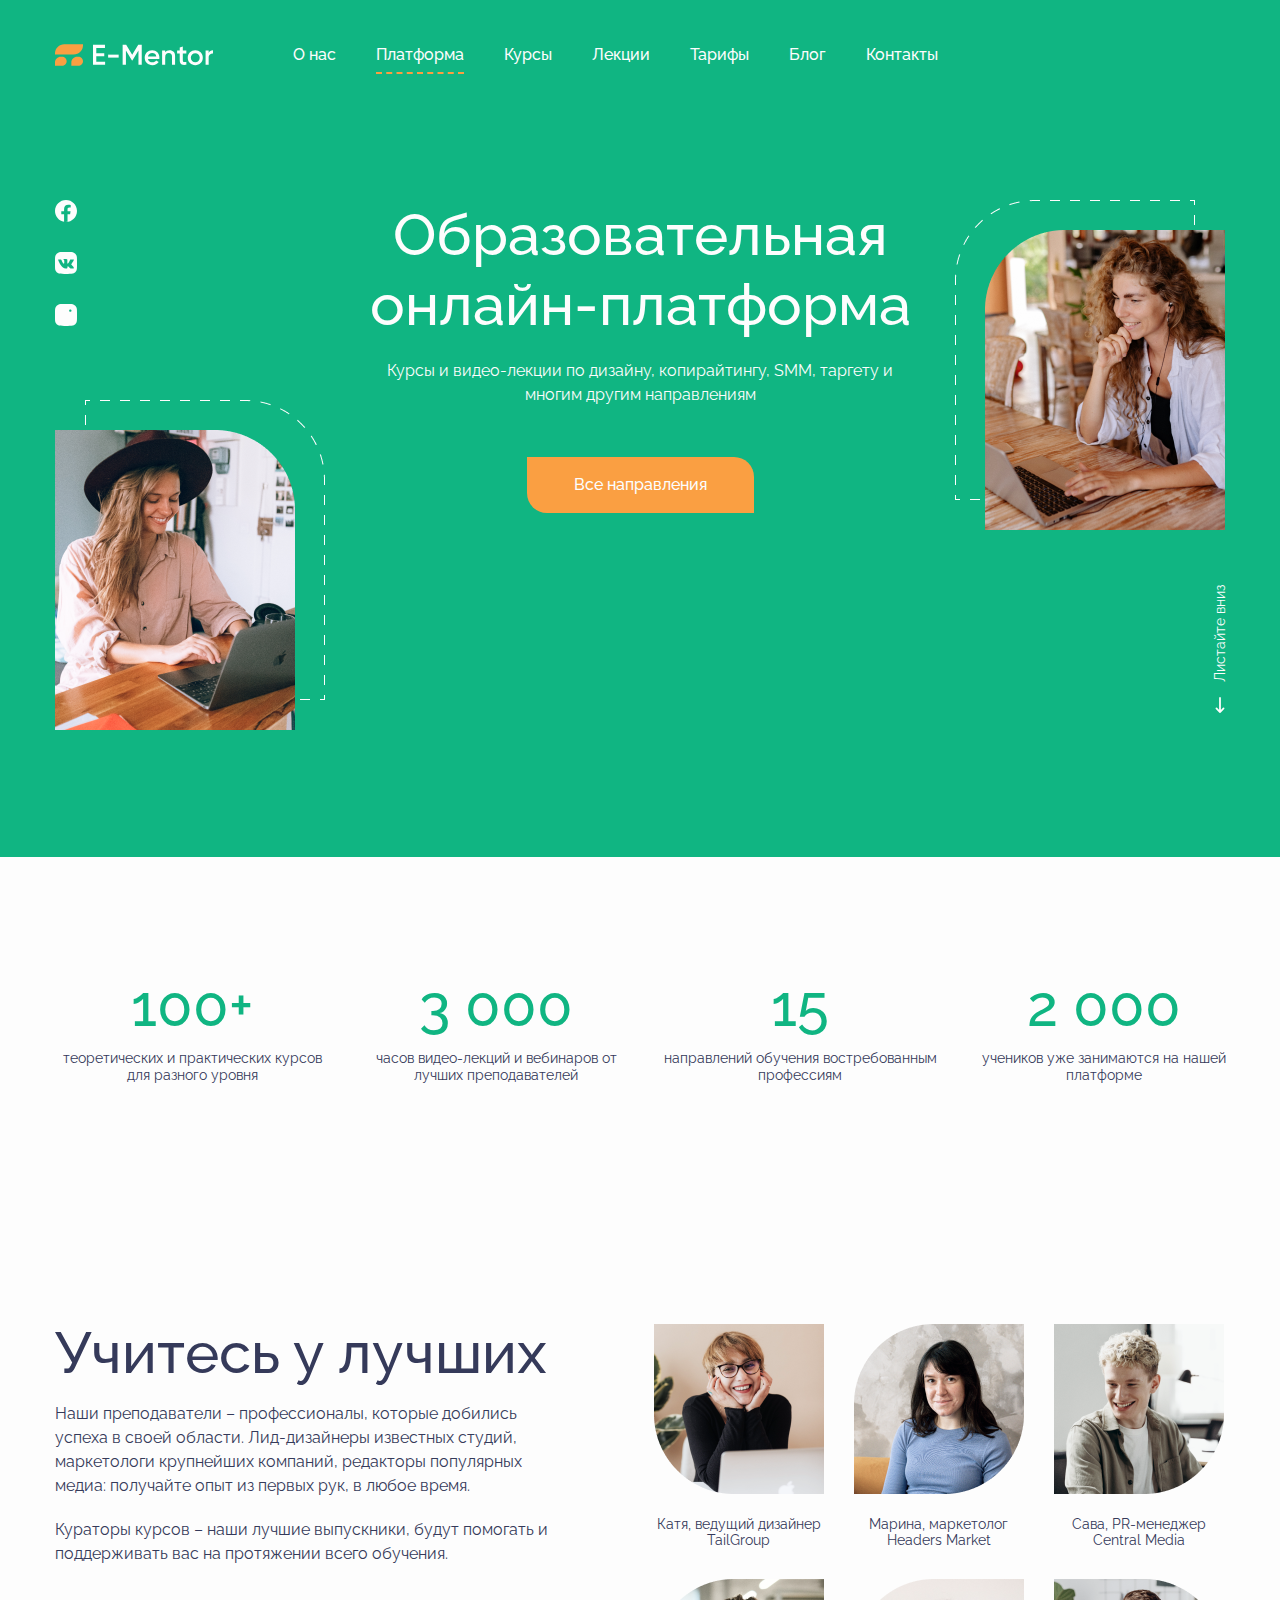
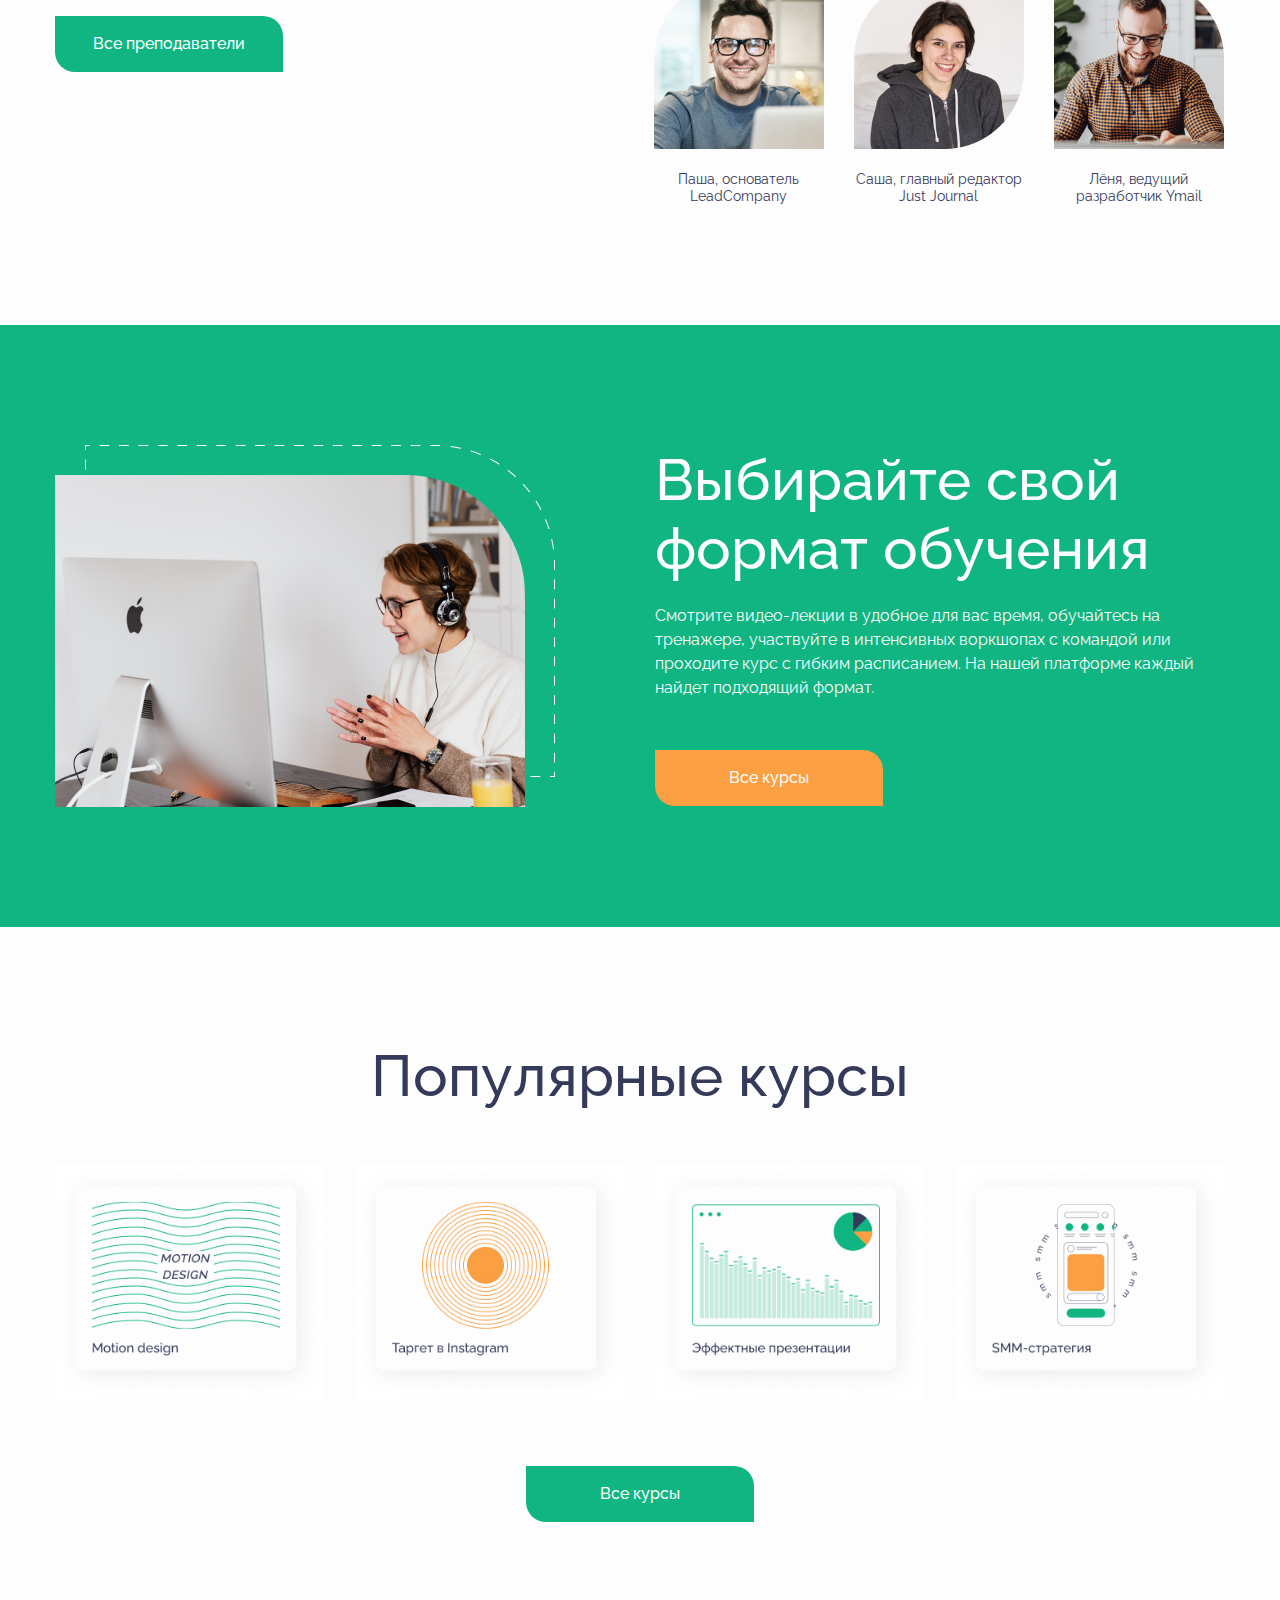
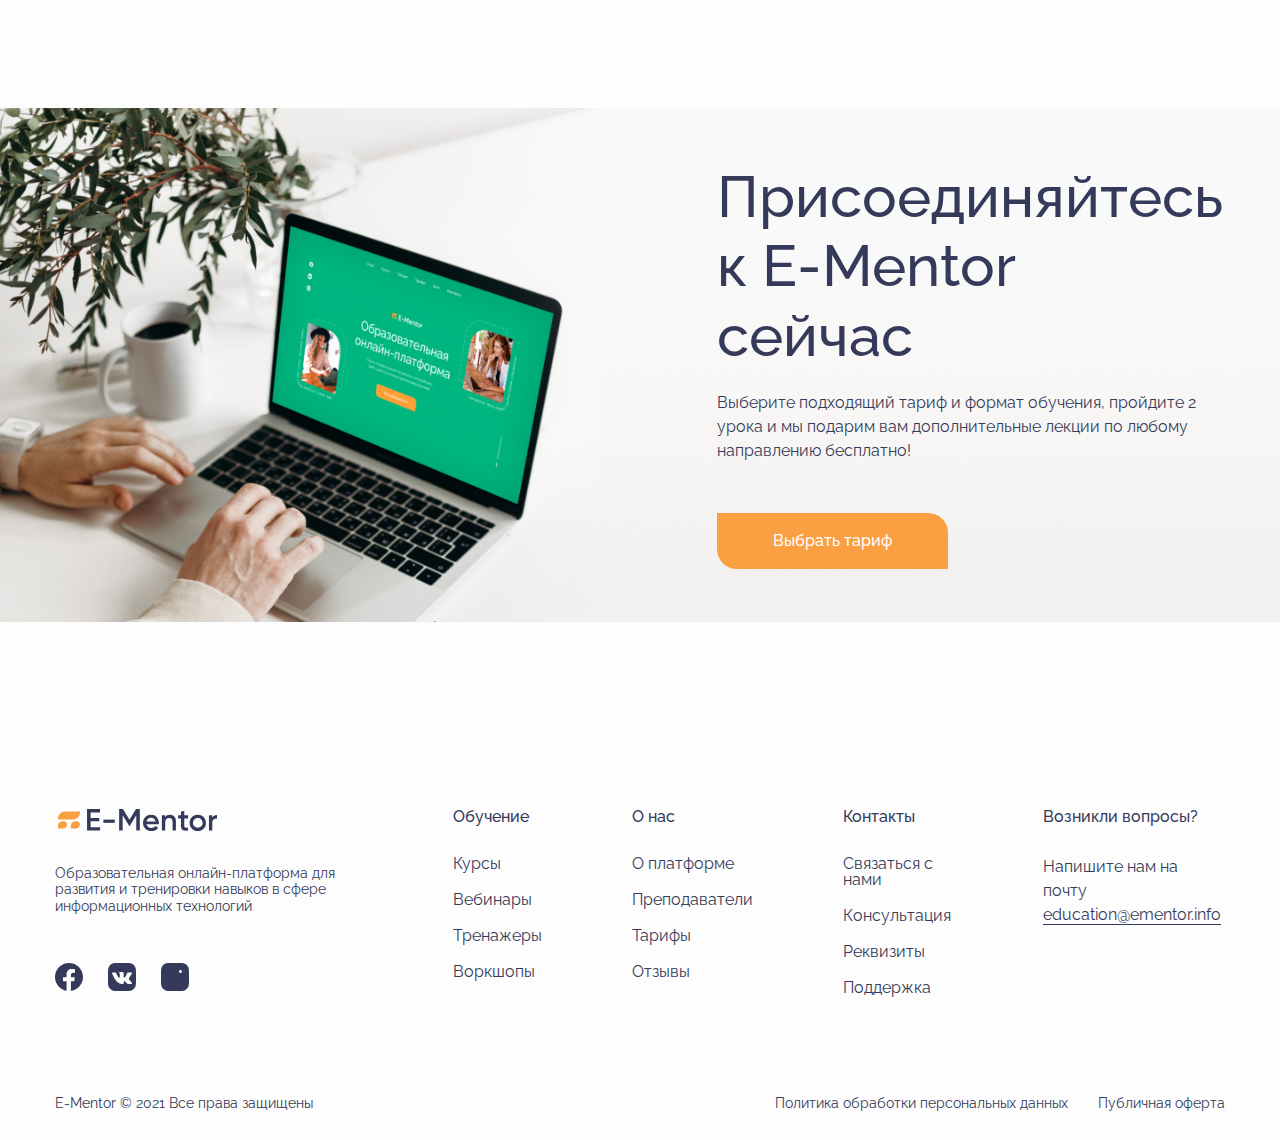
==== index.html @ 082d42de "зробив частковий адаптив секції join" ====
<!DOCTYPE html>
<html lang="ru">

<head>
    <meta charset="UTF-8">
    <meta http-equiv="X-UA-Compatible" content="IE=edge">
    <meta name="viewport" content="width=device-width, initial-scale=1.0">
    <link rel="stylesheet" href="https://fonts.googleapis.com/css2?family=Raleway:wght@400;500&display=swap">
    <link rel="stylesheet"
        href="https://cdnjs.cloudflare.com/ajax/libs/modern-normalize/1.1.0/modern-normalize.min.css" />
    <link rel="stylesheet" href="./css/main.min.css">
    <title>E-mentor</title>
</head>

<body>
    <header class="header">
        <div class="header__container container">
            <div class="header__body">
                <a href="./index.html" class="hero__logo-link">
                    <svg class="hero__logo-icon">
                        <use href="./icon/sprite.svg#icon-logo"></use>
                    </svg>
                    <svg class="hero__logo-text">
                        <use href="./icon/sprite.svg#icon-e-mentor"></use>
                    </svg>
                </a>
                <nav class="header__nav">
                    <ul class="header__list">
                        <li class="header__item"><a href="#" class="header__link">О нас</a></li>
                        <li class="header__item"><a href="#" class="header__link active">Платформа</a></li>
                        <li class="header__item"><a href="./courses.html" class="header__link">Курсы</a></li>
                        <li class="header__item"><a href="#" class="header__link">Лекции</a></li>
                        <li class="header__item"><a href="#" class="header__link">Тарифы</a></li>
                        <li class="header__item"><a href="#" class="header__link">Блог</a></li>
                        <li class="header__item"><a href="#" class="header__link">Контакты</a></li>
                    </ul>
                </nav>
                <svg class="header__burger-icon">
                    <use href='./icon/sprite.svg#icon-burger'></use>
                </svg>
            </div>
        </div>
    </header>

    <main>
        <section class="hero">
            <div class="hero__container container">
                <div class="hero__body">
                    <div class="hero__box-left">
                        <ul class="hero__social">
                            <li class="hero__items"><a href="https://uk-ua.facebook.com/" target="_blank"
                                    class="hero__link">
                                    <svg class="hero__icon">
                                        <use href="./icon/sprite.svg#icon-fb"></use>
                                    </svg>
                                </a>
                            </li>
                            <li class="hero__items"><a href="https://vk.com/" target="_blank" class="hero__link">
                                    <svg class="hero__icon">
                                        <use href="./icon/sprite.svg#icon-vk"></use>
                                    </svg>
                                </a>
                            </li>
                            <li class="hero__items"><a href="https://www.instagram.com/" target="_blank"
                                    class="hero__link">
                                    <svg class="hero__icon">
                                        <use href="./icon/sprite.svg#icon-inst"></use>
                                    </svg>
                                </a>
                            </li>
                        </ul>
                        <div class="hero__box-img-bottom">
                            <img src="./img/hero/girlwithhat.png" alt="girl with hat" class="hero__img-bottom"
                                width="240" height="300">
                            <img src="./img/hero/dashlinedown.png" alt="dashlinedown" class="hero__img-dashlinedown">
                        </div>
                    </div>
                    <div class="hero__content">
                        <h1 class="hero__title">Образовательная
                            онлайн-платформа</h1>
                        <p class="hero__subtitle">Курсы и видео-лекции по дизайну, копирайтингу,
                            SMM, таргету и многим другим направлениям</p>
                        <button class="hero__button button-orange" type="submit">Все направления</button>
                    </div>
                    <div class="hero__box-right">
                        <img src="./img/hero/girlwithnote.png" alt="girl with note" class="hero__img-top" width="240"
                            height="300">
                        <img src="./img/hero/dashline.png" alt="dashline" class="hero__img-dashline-top">
                        <button class="hero__navigation">
                            <svg class="hero__arrow">
                                <use href="./icon/sprite.svg#icon-down-arrow"></use>
                            </svg>
                            Листайте вниз
                        </button>
                    </div>
                </div>
            </div>
        </section>
        <section class="ourstatistic">
            <div class="ourstatistic__container container">
                <ul class="ourstatistic__list">
                    <li class="ourstatistic__item">
                        <h2 class="ourstatistic__title">100+</h2>
                        <p class="ourstatistic__subtitle"> теоретических и практических
                            курсов для разного уровня</p>
                    </li>
                    <li class="ourstatistic__item">
                        <h2 class="ourstatistic__title">3 000</h2>
                        <p class="ourstatistic__subtitle">часов видео-лекций и вебинаров
                            от лучших преподавателей</p>
                    </li>
                    <li class="ourstatistic__item">
                        <h2 class="ourstatistic__title">15</h2>
                        <p class="ourstatistic__subtitle">направлений обучения востребованным профессиям</p>
                    </li>
                    <li class="ourstatistic__item">
                        <h2 class="ourstatistic__title">2 000</h2>
                        <p class="ourstatistic__subtitle">учеников уже занимаются
                            на нашей платформе</p>
                    </li>
                </ul>
            </div>
        </section>
        <section class="study">
            <div class="study__container container">
                <div class="study__body">
                    <div class="study__content">
                        <h2 class="study__title">Учитесь у лучших</h2>
                        <p class="study__text-more">Наши преподаватели – профессионалы, которые добились успеха в своей
                            области. Лид-дизайнеры известных студий, маркетологи крупнейших компаний, редакторы
                            популярных медиа: получайте опыт из первых рук, в любое время.
                        </p>
                        <p class="study__text-little">Кураторы курсов – наши лучшие выпускники, будут помогать и
                            поддерживать вас на протяжении всего обучения.
                        </p>
                        <button class="study__button button-green" type="submit">Все преподаватели</button>
                    </div>
                    <ul class="study__foto-list">
                        <li class="study__item">
                            <img src="./img/study/Katya.png" alt="Katya" width="170" height="170" class="study__img">
                            <p class="study__subtitle">Катя, ведущий дизайнер TailGroup</p>
                        </li>
                        <li class="study__item">
                            <img src="./img/study/Marina.png" alt="Marina" width="170" height="170" class="study__img">
                            <p class="study__subtitle">Марина, маркетолог Headers Market</p>
                        </li>
                        <li class="study__item">
                            <img src="./img/study/Sava.png" alt="Sava" width="170" height="170" class="study__img">
                            <p class="study__subtitle">Сава, PR-менеджер Central Media</p>
                        </li>
                        <li class="study__item">
                            <img src="./img/study/Pasha.png" alt="Pasha" width="170" height="170" class="study__img">
                            <p class="study__subtitle">Паша, основатель LeadCompany</p>
                        </li>
                        <li class="study__item">
                            <img src="./img/study/Sasha.png" alt="Sasha" width="170" height="170" class="study__img">
                            <p class="study__subtitle">Саша, главный редактор Just Journal</p>
                        </li>
                        <li class="study__item">
                            <img src="./img/study/Leonid.png" alt="Leonid" width="170" height="170" class="study__img">
                            <p class="study__subtitle">Лёня, ведущий разработчик Ymail</p>
                        </li>
                    </ul>
                </div>
            </div>
        </section>
        <section class="choise">
            <div class="choise__container container">
                <div class="choise__body">
                    <img src="./img/choise/girl.png" alt="girl" class="choise__img">
                    <img src="./img/choise/dashline.png" alt="dashline" class="choise__img-dashline">
                    <div class="choise__content">
                        <h2 class="choise__title">Выбирайте свой формат обучения</h2>
                        <p class="choise__text">Смотрите видео-лекции в удобное для вас время, обучайтесь на тренажере,
                            участвуйте в интенсивных воркшопах
                            с командой или проходите курс с гибким расписанием.
                            На нашей платформе каждый найдет подходящий формат.
                        </p>
                        <button class="choise__button button-orange" type="submit">Все курсы</button>
                    </div>
                </div>
            </div>
        </section>
        <section class="popular">
            <div class="popular__container container">
                <h2 class="popular__title">Популярные курсы</h2>
                <ul class="popular__list">
                    <li class="popular__item"><img src="./img/popular/motion.jpg" alt="Motion design"
                            class="popular__img"></li>
                    <li class="popular__item"><img src="./img/popular/target.jpg" alt="Target instagram"
                            class="popular__img"></li>
                    <li class="popular__item"><img src="./img/popular/efect.jpg" alt="Effectiv" class="popular__img">
                    </li>
                    <li class="popular__item"><img src="./img/popular/smm.jpg" alt="SMM" class="popular__img"></li>
                </ul>
                <div class="popular__box-button">
                    <button class="popular__button button-green" type="submit">Все курсы</button>
                </div>
            </div>
        </section>
        <section class="join">
            <div class="join__container container">
                <div class="join__content">
                    <h2 class="join__title">Присоединяйтесь
                        к E-Mentor сейчас</h2>
                    <p class="join__subtitle">Выберите подходящий тариф и формат обучения, пройдите 2 урока и мы
                        подарим вам дополнительные лекции по любому направлению бесплатно!</p>
                    <button type="submit" class="join__button button-orange">Выбрать тариф</button>
                </div>
            </div>
        </section>
    </main>

    <footer class="footer">
        <div class="footer__container">
            <div class="footer__body">
                <div class="footer__content">
                    <div class="footer__logo">
                        <a href="./index.html" class="footer__logo-link">
                            <svg class="footer__icon-logo">
                                <use href="./icon/sprite.svg#icon-logo"></use>
                            </svg>
                            <svg class="footer__icon-text">
                                <use href="./icon/sprite.svg#icon-e-mentor"></use>
                            </svg>
                        </a>
                    </div>
                    <p class="footer__text">Образовательная онлайн-платформа для развития и тренировки навыков
                        в сфере информационных технологий</p>
                    <ul class="footer__social">
                        <li class="footer__item">
                            <a href="https://uk-ua.facebook.com/" target="_blank" class="footer__item-link">
                                <svg class="footer__item-icon">
                                    <use href="./icon/sprite.svg#icon-fb"></use>
                                </svg>
                            </a>
                        </li>
                        <li class="footer__item">
                            <a href="https://vk.com/" target="_blank" class="footer__item-link">
                                <svg class="footer__item-icon">
                                    <use href="./icon/sprite.svg#icon-vk"></use>
                                </svg>
                            </a>
                        </li>
                        <li class="footer__item">
                            <a href="https://www.instagram.com/" target="_blank" class="footer__item-link">
                                <svg class="footer__item-icon">
                                    <use href="./icon/sprite.svg#icon-inst"></use>
                                </svg>
                            </a>
                        </li>
                    </ul>
                </div>
                <ul class="footer__list">
                    <li class="footer__list-item">
                        <h2 class="footer__list-title">Обучение</h2>
                        <a href="./courses.html" class="footer__list-link">
                            <p class="footer__list-subtitle">Курсы</p>
                        </a>
                        <a href="#" class="footer__list-link">
                            <p class="footer__list-subtitle">Вебинары</p>
                        </a>
                        <a href="#" class="footer__list-link">
                            <p class="footer__list-subtitle">Тренажеры</p>
                        </a>
                        <a href="#" class="footer__list-link">
                            <p class="footer__list-subtitle">Воркшопы</p>
                        </a>
                    </li>
                    <li class="footer__list-item">
                        <h2 class="footer__list-title">О нас</h2>
                        <a href="#" class="footer__list-link">
                            <p class="footer__list-subtitle">О платформе</p>
                        </a>
                        <a href="#" class="footer__list-link">
                            <p class="footer__list-subtitle">Преподаватели</p>
                        </a>
                        <a href="#" class="footer__list-link">
                            <p class="footer__list-subtitle">Тарифы</p>
                        </a>
                        <a href="#" class="footer__list-link">
                            <p class="footer__list-subtitle">Отзывы</p>
                        </a>
                    </li>
                    <li class="footer__list-item">
                        <h2 class="footer__list-title last">Контакты</h2>
                        <a href="#" class="footer__list-link">
                            <p class="footer__list-subtitle">Связаться с нами</p>
                        </a>
                        <a href="#" class="footer__list-link">
                            <p class="footer__list-subtitle">Консультация</p>
                        </a>
                        <a href="#" class="footer__list-link">
                            <p class="footer__list-subtitle">Реквизиты</p>
                        </a>
                        <a href="#" class="footer__list-link">
                            <p class="footer__list-subtitle">Поддержка</p>
                        </a>
                    </li>
                </ul>
                <div class="footer__questions">
                    <h2 class="footer__questions-title">Возникли вопросы?</h2>
                    <p class="footer__questions-subtitle">Напишите нам на почту
                        <a href="mailto:education@ementor.info"
                            class="footer__questions-link">education@ementor.info</a>
                    </p>
                </div>
            </div>
            <div class="footer__bottom">
                <p class="footer__bottom-copy">E-Mentor &copy; 2021 Все права защищены</p>
                <a href="#" class="footer__bottom-link">
                    <p class="footer__bottom-policy">Политика обработки персональных данных</p>
                </a>
                <a href="#" class="footer__bottom-link">
                    <p class="footer__bottom-public">Публичная оферта</p>
                </a>
            </div>
        </div>
    </footer>

    <script src="./scroll.js"></script>
</body>

</html>
---- css/main.min.css ----
h1,h2,h3,h4,h5,h6,p{margin:0;padding:0}ul{list-style:none;padding:0;margin:0}a{text-decoration:none;padding:0;margin:0}button:active,button:focus{outline:none}.header__link:active,.header__link:focus{outline:none}.header-courses__link:active,.header-courses__link:focus{outline:none}body{font-family:"Raleway";font-size:16px;font-weight:400;background-color:#fdfdfd;color:#353a5a;line-height:1.5}.container{max-width:1200px;margin:0 auto;padding-left:15px;padding-right:15px;padding-top:120px;padding-bottom:120px}.button-orange{font-family:"Raleway";font-size:16px;font-weight:500;line-height:1;color:#fdfdfd;background-color:#fa9f42;border-radius:0px 20px;border:#fa9f42;cursor:pointer}.button-orange:hover,.button-orange:focus{background:rgba(0,0,0,0);color:#fdfdfd;box-shadow:inset 0 0 0 3px #fa9f42;transition:box-shadow 250ms cubic-bezier(0.4, 0, 0.2, 1)}.button-green{font-family:"Raleway";font-size:16px;font-weight:500;line-height:1;color:#fdfdfd;background-color:#10b582;border-radius:0px 20px;border:#10b582;cursor:pointer}.button-green:hover,.button-green:focus{background:rgba(0,0,0,0);color:#353a5a;box-shadow:inset 0 0 0 3px #10b582;transition:box-shadow 250ms cubic-bezier(0.4, 0, 0.2, 1)}.active{padding-bottom:8px;border-bottom:2px dashed #fa9f42}.header{background-color:#10b582}.header__body{display:flex;align-items:center;column-gap:80px;padding:40px 0px 40px 0px}.header__container{padding-top:0px;padding-bottom:0px}.header__list{display:flex;justify-content:center;column-gap:40px}.header__link{color:#fdfdfd;font-weight:500;line-height:1}.header__link:hover,.header__link:focus{padding-bottom:8px;border-bottom:2px dashed #fa9f42}.header__burger-icon{display:none;width:40px;height:40px;fill:#fdfdfd}@media screen and (max-width: 991.98px){.header__body{column-gap:30px;padding:20px 0px 20px 0px}.header__list{column-gap:20px}}@media screen and (max-width: 767.98px){.header__body{justify-content:space-around}.header__nav{display:none}.header__burger-icon{display:block}}.header-courses__container{width:1200px;margin:0 auto;padding:0px 15px}.header-courses__body{display:flex;align-items:center;padding-top:40px;padding-bottom:58px}.header-courses__logo-link{display:flex;align-items:center}.header-courses__logo-icon{width:28px;height:30px}.header-courses__logo-text{padding-left:10px;width:130px;height:22px;fill:#353a5a}.header-courses__nav{margin-left:auto}.header-courses__list{display:flex;justify-content:center;column-gap:40px}.header-courses__link{color:#353a5a;font-weight:500;line-height:1}.header-courses__link:hover,.header-courses__link:focus{padding-bottom:8px;border-bottom:2px dashed #fa9f42}.hero{background-color:#10b582}.hero__container{padding-top:90px}.hero__body{display:flex}.hero__social{margin-bottom:104px}.hero__items{margin-bottom:30px}.hero__items:last-child{margin-bottom:0px}.hero__link{position:relative}.hero__icon{display:block;width:22px;height:22px;fill:#fdfdfd}.hero__box-img-bottom{position:relative}.hero__img-bottom{position:relative;z-index:1000}.hero__img-dashlinedown{position:absolute;z-index:10;top:-30px;right:-30px;width:240px;height:300px}.hero__content{width:542px;margin:0 auto;text-align:center}.hero__box-logo{display:flex;justify-content:center;align-items:center;margin-top:92px;margin-bottom:40px}.hero__logo-link{display:flex;align-items:center}.hero__logo-icon{width:28px;height:30px}.hero__logo-text{padding-left:10px;width:130px;height:22px;fill:#fdfdfd}.hero__title{font-size:58px;font-weight:500;line-height:1.2;color:#fdfdfd;margin-bottom:20px}.hero__subtitle{color:#fdfdfd;margin-bottom:50px}.hero__button{padding:20px 47px}.hero__box-right{position:relative;padding-top:30px}.hero__img-top{margin-bottom:101px;position:relative;z-index:100}.hero__img-dashline-top{position:absolute;z-index:10;width:240px;height:300px;top:0px;right:30px}.hero__navigation{position:relative;right:-165px;bottom:0;display:flex;align-items:center;gap:15px;background-color:inherit;border:inherit;font-size:14px;line-height:1;color:#fdfdfd;transform:rotate(-90deg);cursor:pointer}.hero__arrow{width:16px;height:20px;transform:rotate(90deg)}@media screen and (max-width: 1199.98px){.hero__content{padding:0px 15px}.hero__title{font-size:48px}}@media screen and (max-width: 991.98px){.hero__container{padding-top:30px}.hero__box-img-bottom{display:none}.hero__box-right{display:none}.hero__title{font-size:38px}}@media screen and (max-width: 767.98px){.hero__container{padding-bottom:60px}.hero__title{font-size:28px}.hero__subtitle{margin-bottom:20px}}@media screen and (max-width: 479.98px){.hero__container{padding-bottom:30px}.hero__social{display:none}}.ourstatistic__list{display:flex;gap:30px}.ourstatistic__item{text-align:center}.ourstatistic__title{margin-bottom:15px;font-size:58px;font-weight:500;line-height:1;color:#10b582}.ourstatistic__subtitle{width:274px;font-size:14px;line-height:1.2}@media screen and (max-width: 1199.98px){.ourstatistic__list{justify-content:center;flex-wrap:wrap}.ourstatistic__title{font-size:48px}}@media screen and (max-width: 991.98px){.ourstatistic__container{padding-top:60px;padding-bottom:60px}.ourstatistic__title{font-size:38px}}@media screen and (max-width: 767.98px){.ourstatistic__container{padding-top:30px;padding-bottom:30px}.ourstatistic__list{gap:15px}.ourstatistic__title{font-size:28px}}.study__body{display:flex}.study__content{width:48%;margin-right:100px}.study__title{margin-bottom:20px;font-size:58px;font-weight:500;line-height:1}.study__text-more{margin-bottom:20px}.study__text-little{margin-bottom:50px}.study__button{padding:20px 38px}.study__foto-list{display:flex;gap:30px;flex-wrap:wrap;width:55%}.study__item{width:170px}.study__subtitle{font-size:14px;line-height:1.2;text-align:center;margin-top:15px}@media screen and (max-width: 1199.98px){.study__title{font-size:48px}}@media screen and (max-width: 991.98px){.study__container{padding-top:60px;padding-bottom:60px}.study__content{margin-right:50px}.study__title{font-size:38px}.study__text-little{margin-bottom:20px}.study__foto-list{gap:15px}}@media screen and (max-width: 767.98px){.study__container{padding-top:30px;padding-bottom:30px}.study__body{flex-direction:column}.study__content{display:flex;flex-direction:column;align-items:center;justify-content:center;width:100%;margin-bottom:20px}.study__title{font-size:28px}.study__foto-list{justify-content:center;width:100%}}.choise{background-color:#10b582}.choise__body{display:flex;position:relative}.choise__img{position:relative;z-index:100;margin-top:30px}.choise__img-dashline{position:absolute;z-index:10;width:470px;height:332px;top:0px;left:30px}.choise__content{margin-left:130px;color:#fdfdfd}.choise__title{font-size:58px;font-weight:500;line-height:1.2;margin-bottom:20px}.choise__text{margin-bottom:50px}.choise__button{padding:20px 74px}@media screen and (max-width: 1199.98px){.choise__title{font-size:48px}.choise__content{margin-left:60px}}@media screen and (max-width: 991.98px){.choise__container{padding-top:60px;padding-bottom:60px}.choise__body{flex-direction:column-reverse}.choise__content{display:flex;justify-content:center;align-items:center;flex-direction:column;margin-left:0px;margin-bottom:20px}.choise__title{font-size:38px}.choise__text{margin-bottom:20px}.choise__img-dashline{display:none}.choise__img{margin-top:0px;max-width:100%;max-height:100%;object-fit:contain}}@media screen and (max-width: 767.98px){.choise__container{padding-top:30px;padding-bottom:30px}.choise__title{font-size:28px}}.popular__title{margin-bottom:60px;font-size:58px;font-weight:500;line-height:1;text-align:center}.popular__list{display:flex;column-gap:30px;margin-bottom:60px}.popular__img{width:270px}.popular__box-button{text-align:center}.popular__button{padding:20px 74px}@media screen and (max-width: 1199.98px){.popular__list{flex-wrap:wrap;justify-content:center}.popular__title{font-size:48px;margin-bottom:30px}}@media screen and (max-width: 991.98px){.popular__container{padding-top:60px;padding-bottom:60px}.popular__title{font-size:38px}.popular__list{display:flex;gap:15px;margin-bottom:20px}}@media screen and (max-width: 767.98px){.popular__container{padding-top:30px;padding-bottom:30px}.popular__title{font-size:28px}.popular__img{max-width:100%;max-height:100%;object-fit:contain}}.join{background-image:url("../img/join/note.jpg");background-position:center;background-repeat:no-repeat;background-size:contain;max-width:100%;max-height:100%;margin:0 auto}.join__container{padding-top:0px;padding-bottom:0px}.join__content{padding:120px 0px;margin-left:auto;width:508px}.join__title{margin-bottom:20px;font-size:58px;font-weight:500;line-height:1.2}.join__subtitle{margin-bottom:50px}.join__button{padding:20px 56px}.join__button:hover,.join__button:focus{color:#353a5a}@media screen and (max-width: 1199.98px){.join__title{font-size:48px}}@media screen and (max-width: 991.98px){.join__container{padding-top:60px;padding-bottom:60px}.join__title{font-size:38px}}@media screen and (max-width: 767.98px){.join__container{padding-top:30px;padding-bottom:30px}.join__title{font-size:28px}}.footer__container{width:1200px;margin:0 auto;padding:120px 15px 30px 15px}.footer__body{display:flex;justify-content:center;margin-bottom:80px}.footer__content{margin-right:100px}.footer__logo{margin-bottom:27px}.footer__icon-logo{width:28px;height:22px}.footer__icon-text{width:130px;height:22px;fill:#353a5a}.footer__text{margin-bottom:47px;font-size:14px;line-height:1.2}.footer__social{display:flex;column-gap:25px}.footer__item-icon{width:28px;height:30px;fill:#353a5a}.footer__list{display:flex;margin-right:68px;column-gap:90px}.last{width:132px}.footer__list-title{margin-bottom:31px;font-size:16px;font-weight:500;line-height:1}.footer__list-subtitle{margin-bottom:20px;font-size:16px;font-weight:400;line-height:16px;color:#353a5a}.footer__questions-title{margin-bottom:30px;width:182px;font-size:16px;font-weight:500;line-height:1}.footer__questions-link{font-size:16px;font-weight:400;line-height:16px;color:#353a5a;border-bottom:1px solid #353a5a}.footer__bottom{display:flex;font-size:14px;line-height:1}.footer__bottom-copy{margin-right:auto}.footer__bottom-link{color:#353a5a}.footer__bottom-policy{margin-right:30px}.courses__container{width:1170px;padding:70px 15px 80px 15px;margin:0 auto}.courses__title{margin-bottom:40px;font-size:58px;font-weight:500;line-height:1.2}.courses__img{margin-bottom:40px}.courses__subtitle{margin-bottom:25px}.courses__text-first{padding-bottom:15px}.courses__text-second{padding-bottom:15px}.courses__text-third{padding-bottom:15px}.statistic__container{width:1170px;margin:0 auto;padding:0px 15px 120px 15px}.statistic__list{display:flex;gap:30px}.statistic__item{text-align:center}.statistic__title{margin-bottom:15px;font-size:58px;font-weight:500;line-height:1;color:#10b582}.statistic__subtitle{width:274px;font-size:14px;line-height:1.2}.knoweledge{background-color:#10b582}.knoweledge__body{display:flex;flex-direction:row-reverse;justify-content:center;align-items:center;position:relative}.knoweledge__img{position:relative;z-index:100}.knoweledge__img-dashline{position:absolute;z-index:10;width:540px;height:286px;top:-20px;right:35px}.knoweledge__content{margin-right:90px;color:#fdfdfd}.knoweledge__title{margin-bottom:20px;font-size:58px;font-weight:500;line-height:1.2}.knoweledge__text{margin-bottom:50px;width:478px}.knoweledge__button{padding:20px 68px}.oncourses__title{margin-bottom:85px;font-size:58px;font-weight:500;line-height:1;text-align:center}.oncourses__list{margin-bottom:80px;display:flex;column-gap:30px}.oncourses__item{padding:25px 15px;width:270px;box-shadow:5px 5px 30px rgba(101,101,101,.12);border-radius:10px}.oncourses__box-icon{display:flex}.oncourses__icon{width:18px;height:18px}.oncourses__list-title{margin-bottom:15px;margin-left:8px;font-weight:500;line-height:1}.oncourses__subtitle{font-size:14px;line-height:1.2}.oncourses__box-button{text-align:center}.oncourses__button{padding:20px 46px;font-weight:500;line-height:1}.discount{background-image:url("../img/discount/funnygirl.png");background-position:center;background-repeat:no-repeat;background-size:cover;width:1440px;margin:0 auto}.discount__container{width:1200px;margin:0 auto;padding:0px 15px}.discount__content{padding:120px 0px;margin-left:auto;width:508px}.discount__title{margin-bottom:20px;font-size:58px;font-weight:500;line-height:1.2}.discount__subtitle{margin-bottom:50px}.discount__button{padding:20px 68px}.discount__button:hover,.discount__button:focus{color:#353a5a}.faq__title{margin-bottom:90px;font-size:58px;font-weight:500;line-height:1.2;text-align:center}.faq__item{margin-bottom:30px;box-shadow:5px 5px 30px rgba(101,101,101,.12);border-radius:10px}.faq__item:last-child{margin-bottom:0px}details{display:block}summary{display:inline-block;cursor:pointer;position:relative}summary::before{content:"";position:absolute;display:block;background:url("../icon/open.svg");background-repeat:no-repeat;background-size:contain;background-position:center;width:33px;height:33px;top:28px;right:-450px;transition:transform .5s}details[open]>summary::before{background:url("../icon/close.svg");transform:scale(1, -1)}summary~*{padding:0 1em 0 1em}details[open] summary~*{animation:sweep .5s ease-in-out}@keyframes sweep{0%{opacity:0}100%{opacity:1}}.faq__subtitle{padding:30px 0px 30px 30px;width:690px;font-size:22px;font-weight:500;line-height:1.3}.faq__text{padding:0px 30px 30px 30px;line-height:1.3}/*# sourceMappingURL=main.min.css.map */
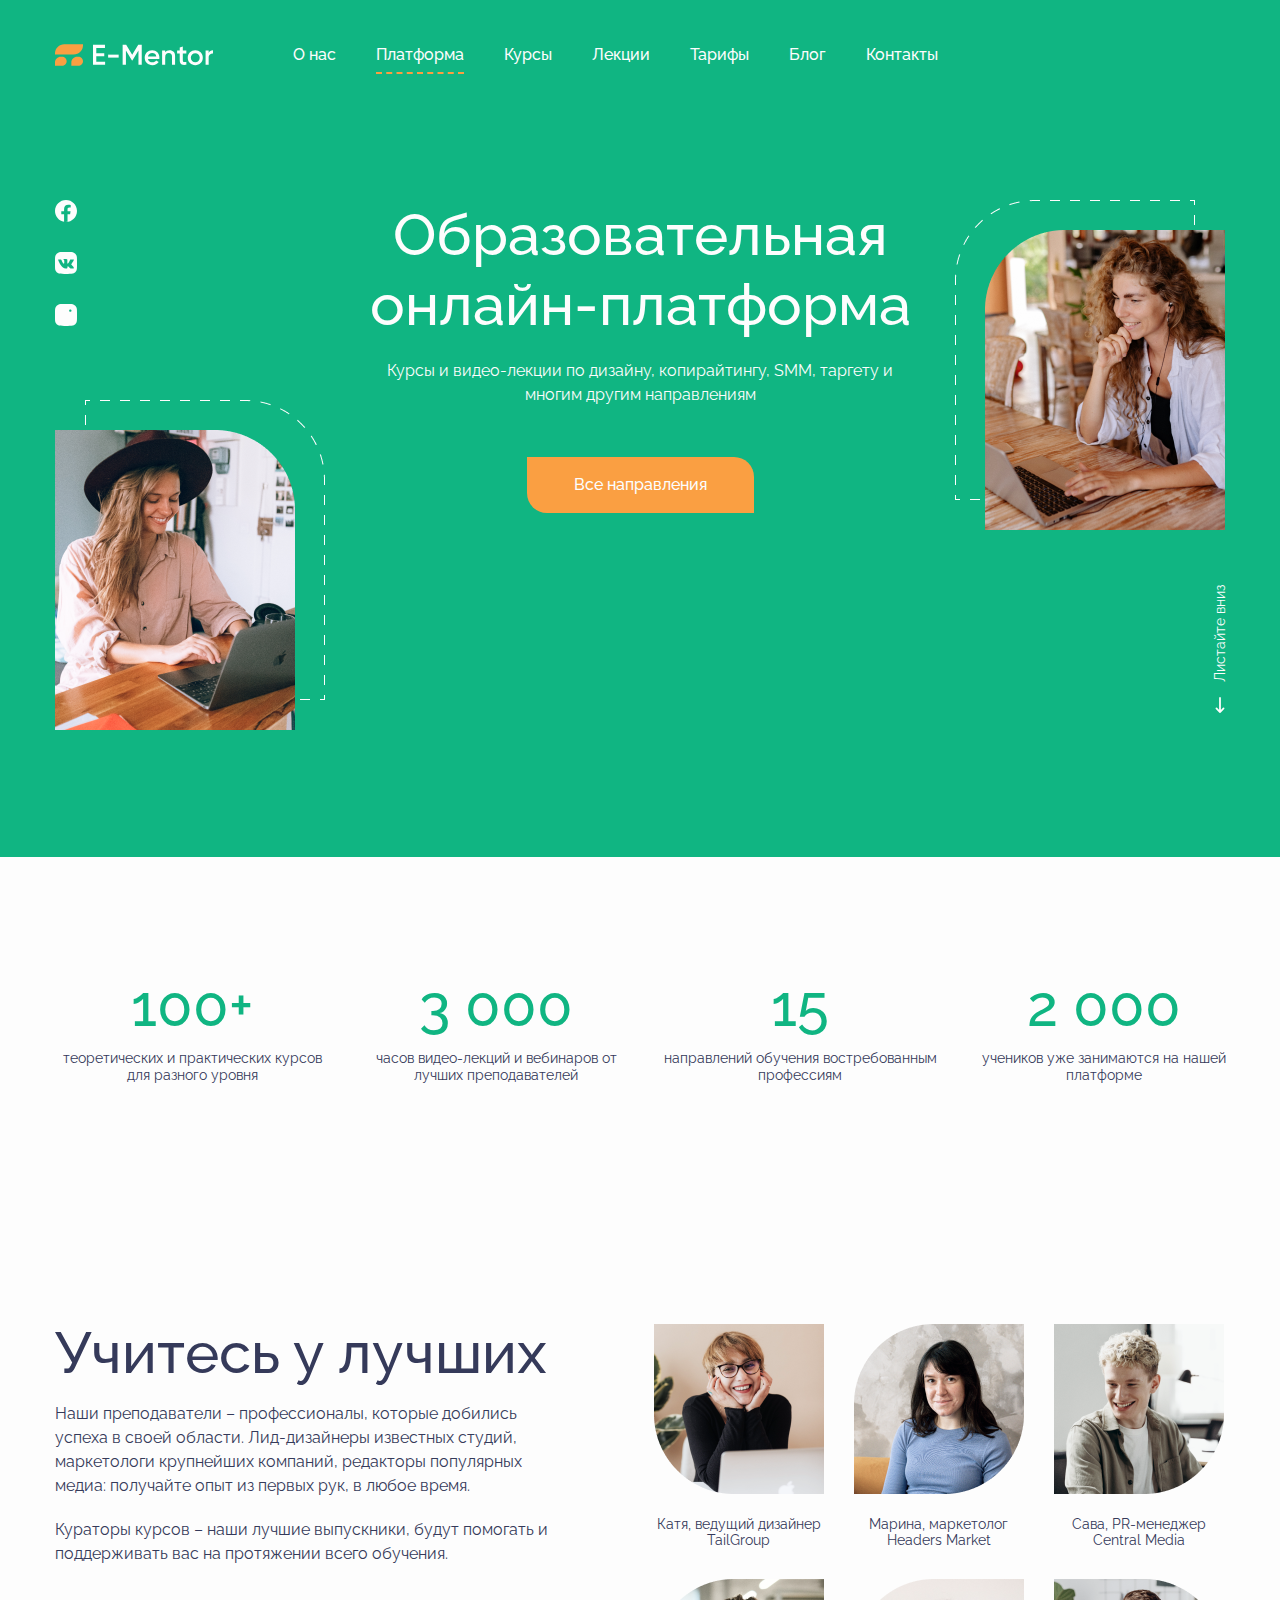
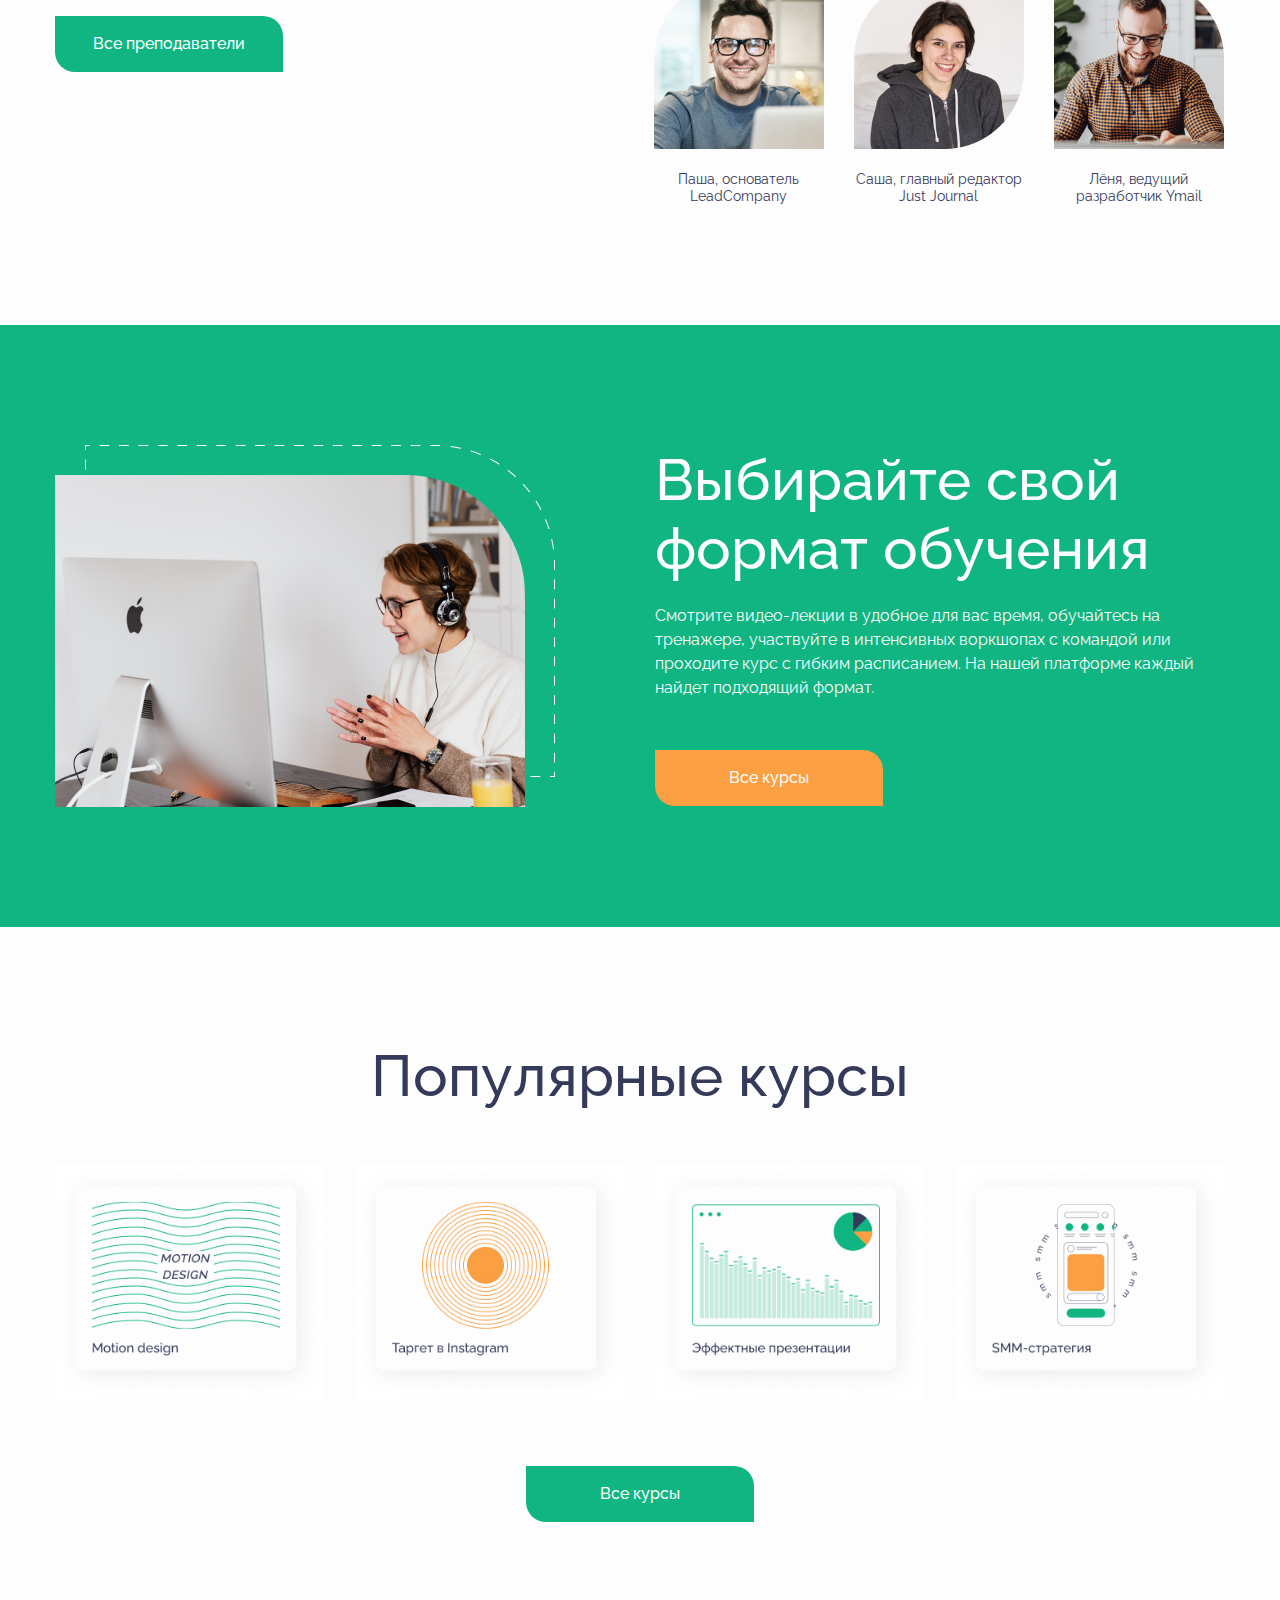
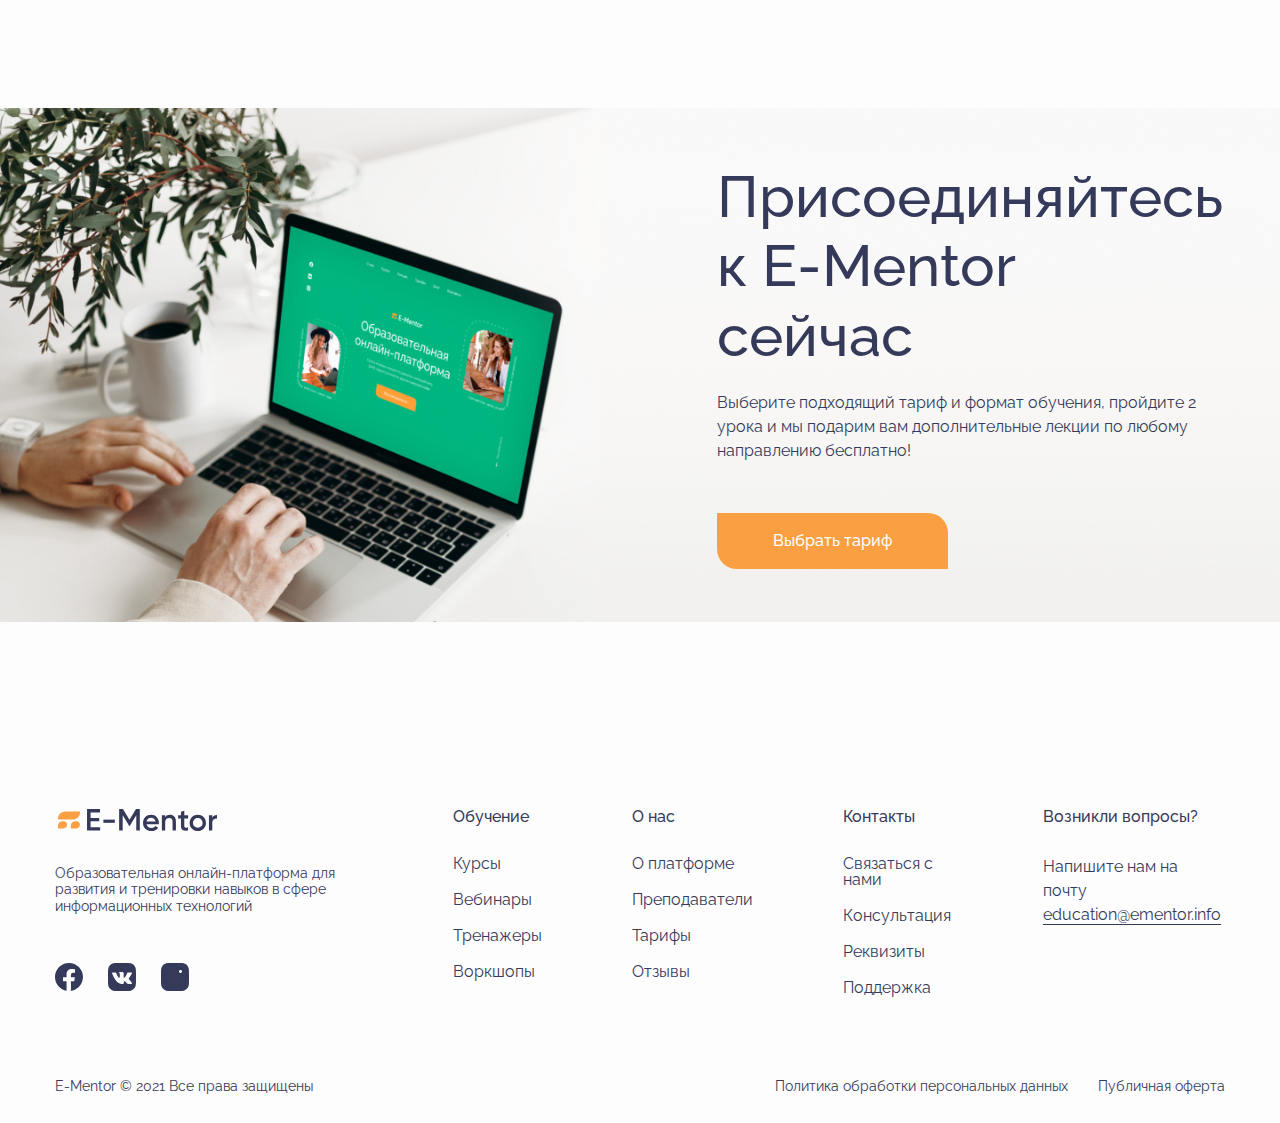
==== commit de846d1a: "зробив адаптив footer" ====
--- a/index.html
+++ b/index.html
@@ -212,7 +212,7 @@
     </main>
 
     <footer class="footer">
-        <div class="footer__container">
+        <div class="footer__container container">
             <div class="footer__body">
                 <div class="footer__content">
                     <div class="footer__logo">
--- a/css/main.min.css
+++ b/css/main.min.css
@@ -1 +1 @@
-h1,h2,h3,h4,h5,h6,p{margin:0;padding:0}ul{list-style:none;padding:0;margin:0}a{text-decoration:none;padding:0;margin:0}button:active,button:focus{outline:none}.header__link:active,.header__link:focus{outline:none}.header-courses__link:active,.header-courses__link:focus{outline:none}body{font-family:"Raleway";font-size:16px;font-weight:400;background-color:#fdfdfd;color:#353a5a;line-height:1.5}.container{max-width:1200px;margin:0 auto;padding-left:15px;padding-right:15px;padding-top:120px;padding-bottom:120px}.button-orange{font-family:"Raleway";font-size:16px;font-weight:500;line-height:1;color:#fdfdfd;background-color:#fa9f42;border-radius:0px 20px;border:#fa9f42;cursor:pointer}.button-orange:hover,.button-orange:focus{background:rgba(0,0,0,0);color:#fdfdfd;box-shadow:inset 0 0 0 3px #fa9f42;transition:box-shadow 250ms cubic-bezier(0.4, 0, 0.2, 1)}.button-green{font-family:"Raleway";font-size:16px;font-weight:500;line-height:1;color:#fdfdfd;background-color:#10b582;border-radius:0px 20px;border:#10b582;cursor:pointer}.button-green:hover,.button-green:focus{background:rgba(0,0,0,0);color:#353a5a;box-shadow:inset 0 0 0 3px #10b582;transition:box-shadow 250ms cubic-bezier(0.4, 0, 0.2, 1)}.active{padding-bottom:8px;border-bottom:2px dashed #fa9f42}.header{background-color:#10b582}.header__body{display:flex;align-items:center;column-gap:80px;padding:40px 0px 40px 0px}.header__container{padding-top:0px;padding-bottom:0px}.header__list{display:flex;justify-content:center;column-gap:40px}.header__link{color:#fdfdfd;font-weight:500;line-height:1}.header__link:hover,.header__link:focus{padding-bottom:8px;border-bottom:2px dashed #fa9f42}.header__burger-icon{display:none;width:40px;height:40px;fill:#fdfdfd}@media screen and (max-width: 991.98px){.header__body{column-gap:30px;padding:20px 0px 20px 0px}.header__list{column-gap:20px}}@media screen and (max-width: 767.98px){.header__body{justify-content:space-around}.header__nav{display:none}.header__burger-icon{display:block}}.header-courses__container{width:1200px;margin:0 auto;padding:0px 15px}.header-courses__body{display:flex;align-items:center;padding-top:40px;padding-bottom:58px}.header-courses__logo-link{display:flex;align-items:center}.header-courses__logo-icon{width:28px;height:30px}.header-courses__logo-text{padding-left:10px;width:130px;height:22px;fill:#353a5a}.header-courses__nav{margin-left:auto}.header-courses__list{display:flex;justify-content:center;column-gap:40px}.header-courses__link{color:#353a5a;font-weight:500;line-height:1}.header-courses__link:hover,.header-courses__link:focus{padding-bottom:8px;border-bottom:2px dashed #fa9f42}.hero{background-color:#10b582}.hero__container{padding-top:90px}.hero__body{display:flex}.hero__social{margin-bottom:104px}.hero__items{margin-bottom:30px}.hero__items:last-child{margin-bottom:0px}.hero__link{position:relative}.hero__icon{display:block;width:22px;height:22px;fill:#fdfdfd}.hero__box-img-bottom{position:relative}.hero__img-bottom{position:relative;z-index:1000}.hero__img-dashlinedown{position:absolute;z-index:10;top:-30px;right:-30px;width:240px;height:300px}.hero__content{width:542px;margin:0 auto;text-align:center}.hero__box-logo{display:flex;justify-content:center;align-items:center;margin-top:92px;margin-bottom:40px}.hero__logo-link{display:flex;align-items:center}.hero__logo-icon{width:28px;height:30px}.hero__logo-text{padding-left:10px;width:130px;height:22px;fill:#fdfdfd}.hero__title{font-size:58px;font-weight:500;line-height:1.2;color:#fdfdfd;margin-bottom:20px}.hero__subtitle{color:#fdfdfd;margin-bottom:50px}.hero__button{padding:20px 47px}.hero__box-right{position:relative;padding-top:30px}.hero__img-top{margin-bottom:101px;position:relative;z-index:100}.hero__img-dashline-top{position:absolute;z-index:10;width:240px;height:300px;top:0px;right:30px}.hero__navigation{position:relative;right:-165px;bottom:0;display:flex;align-items:center;gap:15px;background-color:inherit;border:inherit;font-size:14px;line-height:1;color:#fdfdfd;transform:rotate(-90deg);cursor:pointer}.hero__arrow{width:16px;height:20px;transform:rotate(90deg)}@media screen and (max-width: 1199.98px){.hero__content{padding:0px 15px}.hero__title{font-size:48px}}@media screen and (max-width: 991.98px){.hero__container{padding-top:30px}.hero__box-img-bottom{display:none}.hero__box-right{display:none}.hero__title{font-size:38px}}@media screen and (max-width: 767.98px){.hero__container{padding-bottom:60px}.hero__title{font-size:28px}.hero__subtitle{margin-bottom:20px}}@media screen and (max-width: 479.98px){.hero__container{padding-bottom:30px}.hero__social{display:none}}.ourstatistic__list{display:flex;gap:30px}.ourstatistic__item{text-align:center}.ourstatistic__title{margin-bottom:15px;font-size:58px;font-weight:500;line-height:1;color:#10b582}.ourstatistic__subtitle{width:274px;font-size:14px;line-height:1.2}@media screen and (max-width: 1199.98px){.ourstatistic__list{justify-content:center;flex-wrap:wrap}.ourstatistic__title{font-size:48px}}@media screen and (max-width: 991.98px){.ourstatistic__container{padding-top:60px;padding-bottom:60px}.ourstatistic__title{font-size:38px}}@media screen and (max-width: 767.98px){.ourstatistic__container{padding-top:30px;padding-bottom:30px}.ourstatistic__list{gap:15px}.ourstatistic__title{font-size:28px}}.study__body{display:flex}.study__content{width:48%;margin-right:100px}.study__title{margin-bottom:20px;font-size:58px;font-weight:500;line-height:1}.study__text-more{margin-bottom:20px}.study__text-little{margin-bottom:50px}.study__button{padding:20px 38px}.study__foto-list{display:flex;gap:30px;flex-wrap:wrap;width:55%}.study__item{width:170px}.study__subtitle{font-size:14px;line-height:1.2;text-align:center;margin-top:15px}@media screen and (max-width: 1199.98px){.study__title{font-size:48px}}@media screen and (max-width: 991.98px){.study__container{padding-top:60px;padding-bottom:60px}.study__content{margin-right:50px}.study__title{font-size:38px}.study__text-little{margin-bottom:20px}.study__foto-list{gap:15px}}@media screen and (max-width: 767.98px){.study__container{padding-top:30px;padding-bottom:30px}.study__body{flex-direction:column}.study__content{display:flex;flex-direction:column;align-items:center;justify-content:center;width:100%;margin-bottom:20px}.study__title{font-size:28px}.study__foto-list{justify-content:center;width:100%}}.choise{background-color:#10b582}.choise__body{display:flex;position:relative}.choise__img{position:relative;z-index:100;margin-top:30px}.choise__img-dashline{position:absolute;z-index:10;width:470px;height:332px;top:0px;left:30px}.choise__content{margin-left:130px;color:#fdfdfd}.choise__title{font-size:58px;font-weight:500;line-height:1.2;margin-bottom:20px}.choise__text{margin-bottom:50px}.choise__button{padding:20px 74px}@media screen and (max-width: 1199.98px){.choise__title{font-size:48px}.choise__content{margin-left:60px}}@media screen and (max-width: 991.98px){.choise__container{padding-top:60px;padding-bottom:60px}.choise__body{flex-direction:column-reverse}.choise__content{display:flex;justify-content:center;align-items:center;flex-direction:column;margin-left:0px;margin-bottom:20px}.choise__title{font-size:38px}.choise__text{margin-bottom:20px}.choise__img-dashline{display:none}.choise__img{margin-top:0px;max-width:100%;max-height:100%;object-fit:contain}}@media screen and (max-width: 767.98px){.choise__container{padding-top:30px;padding-bottom:30px}.choise__title{font-size:28px}}.popular__title{margin-bottom:60px;font-size:58px;font-weight:500;line-height:1;text-align:center}.popular__list{display:flex;column-gap:30px;margin-bottom:60px}.popular__img{width:270px}.popular__box-button{text-align:center}.popular__button{padding:20px 74px}@media screen and (max-width: 1199.98px){.popular__list{flex-wrap:wrap;justify-content:center}.popular__title{font-size:48px;margin-bottom:30px}}@media screen and (max-width: 991.98px){.popular__container{padding-top:60px;padding-bottom:60px}.popular__title{font-size:38px}.popular__list{display:flex;gap:15px;margin-bottom:20px}}@media screen and (max-width: 767.98px){.popular__container{padding-top:30px;padding-bottom:30px}.popular__title{font-size:28px}.popular__img{max-width:100%;max-height:100%;object-fit:contain}}.join{background-image:url("../img/join/note.jpg");background-position:center;background-repeat:no-repeat;background-size:contain;max-width:100%;max-height:100%;margin:0 auto}.join__container{padding-top:0px;padding-bottom:0px}.join__content{padding:120px 0px;margin-left:auto;width:508px}.join__title{margin-bottom:20px;font-size:58px;font-weight:500;line-height:1.2}.join__subtitle{margin-bottom:50px}.join__button{padding:20px 56px}.join__button:hover,.join__button:focus{color:#353a5a}@media screen and (max-width: 1199.98px){.join__title{font-size:48px}}@media screen and (max-width: 991.98px){.join__container{padding-top:60px;padding-bottom:60px}.join__title{font-size:38px}}@media screen and (max-width: 767.98px){.join__container{padding-top:30px;padding-bottom:30px}.join__title{font-size:28px}}.footer__container{width:1200px;margin:0 auto;padding:120px 15px 30px 15px}.footer__body{display:flex;justify-content:center;margin-bottom:80px}.footer__content{margin-right:100px}.footer__logo{margin-bottom:27px}.footer__icon-logo{width:28px;height:22px}.footer__icon-text{width:130px;height:22px;fill:#353a5a}.footer__text{margin-bottom:47px;font-size:14px;line-height:1.2}.footer__social{display:flex;column-gap:25px}.footer__item-icon{width:28px;height:30px;fill:#353a5a}.footer__list{display:flex;margin-right:68px;column-gap:90px}.last{width:132px}.footer__list-title{margin-bottom:31px;font-size:16px;font-weight:500;line-height:1}.footer__list-subtitle{margin-bottom:20px;font-size:16px;font-weight:400;line-height:16px;color:#353a5a}.footer__questions-title{margin-bottom:30px;width:182px;font-size:16px;font-weight:500;line-height:1}.footer__questions-link{font-size:16px;font-weight:400;line-height:16px;color:#353a5a;border-bottom:1px solid #353a5a}.footer__bottom{display:flex;font-size:14px;line-height:1}.footer__bottom-copy{margin-right:auto}.footer__bottom-link{color:#353a5a}.footer__bottom-policy{margin-right:30px}.courses__container{width:1170px;padding:70px 15px 80px 15px;margin:0 auto}.courses__title{margin-bottom:40px;font-size:58px;font-weight:500;line-height:1.2}.courses__img{margin-bottom:40px}.courses__subtitle{margin-bottom:25px}.courses__text-first{padding-bottom:15px}.courses__text-second{padding-bottom:15px}.courses__text-third{padding-bottom:15px}.statistic__container{width:1170px;margin:0 auto;padding:0px 15px 120px 15px}.statistic__list{display:flex;gap:30px}.statistic__item{text-align:center}.statistic__title{margin-bottom:15px;font-size:58px;font-weight:500;line-height:1;color:#10b582}.statistic__subtitle{width:274px;font-size:14px;line-height:1.2}.knoweledge{background-color:#10b582}.knoweledge__body{display:flex;flex-direction:row-reverse;justify-content:center;align-items:center;position:relative}.knoweledge__img{position:relative;z-index:100}.knoweledge__img-dashline{position:absolute;z-index:10;width:540px;height:286px;top:-20px;right:35px}.knoweledge__content{margin-right:90px;color:#fdfdfd}.knoweledge__title{margin-bottom:20px;font-size:58px;font-weight:500;line-height:1.2}.knoweledge__text{margin-bottom:50px;width:478px}.knoweledge__button{padding:20px 68px}.oncourses__title{margin-bottom:85px;font-size:58px;font-weight:500;line-height:1;text-align:center}.oncourses__list{margin-bottom:80px;display:flex;column-gap:30px}.oncourses__item{padding:25px 15px;width:270px;box-shadow:5px 5px 30px rgba(101,101,101,.12);border-radius:10px}.oncourses__box-icon{display:flex}.oncourses__icon{width:18px;height:18px}.oncourses__list-title{margin-bottom:15px;margin-left:8px;font-weight:500;line-height:1}.oncourses__subtitle{font-size:14px;line-height:1.2}.oncourses__box-button{text-align:center}.oncourses__button{padding:20px 46px;font-weight:500;line-height:1}.discount{background-image:url("../img/discount/funnygirl.png");background-position:center;background-repeat:no-repeat;background-size:cover;width:1440px;margin:0 auto}.discount__container{width:1200px;margin:0 auto;padding:0px 15px}.discount__content{padding:120px 0px;margin-left:auto;width:508px}.discount__title{margin-bottom:20px;font-size:58px;font-weight:500;line-height:1.2}.discount__subtitle{margin-bottom:50px}.discount__button{padding:20px 68px}.discount__button:hover,.discount__button:focus{color:#353a5a}.faq__title{margin-bottom:90px;font-size:58px;font-weight:500;line-height:1.2;text-align:center}.faq__item{margin-bottom:30px;box-shadow:5px 5px 30px rgba(101,101,101,.12);border-radius:10px}.faq__item:last-child{margin-bottom:0px}details{display:block}summary{display:inline-block;cursor:pointer;position:relative}summary::before{content:"";position:absolute;display:block;background:url("../icon/open.svg");background-repeat:no-repeat;background-size:contain;background-position:center;width:33px;height:33px;top:28px;right:-450px;transition:transform .5s}details[open]>summary::before{background:url("../icon/close.svg");transform:scale(1, -1)}summary~*{padding:0 1em 0 1em}details[open] summary~*{animation:sweep .5s ease-in-out}@keyframes sweep{0%{opacity:0}100%{opacity:1}}.faq__subtitle{padding:30px 0px 30px 30px;width:690px;font-size:22px;font-weight:500;line-height:1.3}.faq__text{padding:0px 30px 30px 30px;line-height:1.3}/*# sourceMappingURL=main.min.css.map */+h1,h2,h3,h4,h5,h6,p{margin:0;padding:0}ul{list-style:none;padding:0;margin:0}a{text-decoration:none;padding:0;margin:0}button:active,button:focus{outline:none}.header__link:active,.header__link:focus{outline:none}.header-courses__link:active,.header-courses__link:focus{outline:none}body{font-family:"Raleway";font-size:16px;font-weight:400;background-color:#fdfdfd;color:#353a5a;line-height:1.5}.container{max-width:1200px;margin:0 auto;padding-left:15px;padding-right:15px;padding-top:120px;padding-bottom:120px}.button-orange{font-family:"Raleway";font-size:16px;font-weight:500;line-height:1;color:#fdfdfd;background-color:#fa9f42;border-radius:0px 20px;border:#fa9f42;cursor:pointer}.button-orange:hover,.button-orange:focus{background:rgba(0,0,0,0);color:#fdfdfd;box-shadow:inset 0 0 0 3px #fa9f42;transition:box-shadow 250ms cubic-bezier(0.4, 0, 0.2, 1)}.button-green{font-family:"Raleway";font-size:16px;font-weight:500;line-height:1;color:#fdfdfd;background-color:#10b582;border-radius:0px 20px;border:#10b582;cursor:pointer}.button-green:hover,.button-green:focus{background:rgba(0,0,0,0);color:#353a5a;box-shadow:inset 0 0 0 3px #10b582;transition:box-shadow 250ms cubic-bezier(0.4, 0, 0.2, 1)}.active{padding-bottom:8px;border-bottom:2px dashed #fa9f42}.header{background-color:#10b582}.header__body{display:flex;align-items:center;column-gap:80px;padding:40px 0px 40px 0px}.header__container{padding-top:0px;padding-bottom:0px}.header__list{display:flex;justify-content:center;column-gap:40px}.header__link{color:#fdfdfd;font-weight:500;line-height:1}.header__link:hover,.header__link:focus{padding-bottom:8px;border-bottom:2px dashed #fa9f42}.header__burger-icon{display:none;width:40px;height:40px;fill:#fdfdfd}@media screen and (max-width: 991.98px){.header__body{column-gap:30px;padding:20px 0px 20px 0px}.header__list{column-gap:20px}}@media screen and (max-width: 767.98px){.header__body{justify-content:space-around}.header__nav{display:none}.header__burger-icon{display:block}}.header-courses__container{width:1200px;margin:0 auto;padding:0px 15px}.header-courses__body{display:flex;align-items:center;padding-top:40px;padding-bottom:58px}.header-courses__logo-link{display:flex;align-items:center}.header-courses__logo-icon{width:28px;height:30px}.header-courses__logo-text{padding-left:10px;width:130px;height:22px;fill:#353a5a}.header-courses__nav{margin-left:auto}.header-courses__list{display:flex;justify-content:center;column-gap:40px}.header-courses__link{color:#353a5a;font-weight:500;line-height:1}.header-courses__link:hover,.header-courses__link:focus{padding-bottom:8px;border-bottom:2px dashed #fa9f42}.hero{background-color:#10b582}.hero__container{padding-top:90px}.hero__body{display:flex}.hero__social{margin-bottom:104px}.hero__items{margin-bottom:30px}.hero__items:last-child{margin-bottom:0px}.hero__link{position:relative}.hero__icon{display:block;width:22px;height:22px;fill:#fdfdfd}.hero__box-img-bottom{position:relative}.hero__img-bottom{position:relative;z-index:1000}.hero__img-dashlinedown{position:absolute;z-index:10;top:-30px;right:-30px;width:240px;height:300px}.hero__content{width:542px;margin:0 auto;text-align:center}.hero__box-logo{display:flex;justify-content:center;align-items:center;margin-top:92px;margin-bottom:40px}.hero__logo-link{display:flex;align-items:center}.hero__logo-icon{width:28px;height:30px}.hero__logo-text{padding-left:10px;width:130px;height:22px;fill:#fdfdfd}.hero__title{font-size:58px;font-weight:500;line-height:1.2;color:#fdfdfd;margin-bottom:20px}.hero__subtitle{color:#fdfdfd;margin-bottom:50px}.hero__button{padding:20px 47px}.hero__box-right{position:relative;padding-top:30px}.hero__img-top{margin-bottom:101px;position:relative;z-index:100}.hero__img-dashline-top{position:absolute;z-index:10;width:240px;height:300px;top:0px;right:30px}.hero__navigation{position:relative;right:-165px;bottom:0;display:flex;align-items:center;gap:15px;background-color:inherit;border:inherit;font-size:14px;line-height:1;color:#fdfdfd;transform:rotate(-90deg);cursor:pointer}.hero__arrow{width:16px;height:20px;transform:rotate(90deg)}@media screen and (max-width: 1199.98px){.hero__content{padding:0px 15px}.hero__title{font-size:48px}}@media screen and (max-width: 991.98px){.hero__container{padding-top:30px}.hero__box-img-bottom{display:none}.hero__box-right{display:none}.hero__title{font-size:38px}}@media screen and (max-width: 767.98px){.hero__container{padding-bottom:60px}.hero__title{font-size:28px}.hero__subtitle{margin-bottom:20px}}@media screen and (max-width: 479.98px){.hero__container{padding-bottom:30px}.hero__social{display:none}}.ourstatistic__list{display:flex;gap:30px}.ourstatistic__item{text-align:center}.ourstatistic__title{margin-bottom:15px;font-size:58px;font-weight:500;line-height:1;color:#10b582}.ourstatistic__subtitle{width:274px;font-size:14px;line-height:1.2}@media screen and (max-width: 1199.98px){.ourstatistic__list{justify-content:center;flex-wrap:wrap}.ourstatistic__title{font-size:48px}}@media screen and (max-width: 991.98px){.ourstatistic__container{padding-top:60px;padding-bottom:60px}.ourstatistic__title{font-size:38px}}@media screen and (max-width: 767.98px){.ourstatistic__container{padding-top:30px;padding-bottom:30px}.ourstatistic__list{gap:15px}.ourstatistic__title{font-size:28px}}.study__body{display:flex}.study__content{width:48%;margin-right:100px}.study__title{margin-bottom:20px;font-size:58px;font-weight:500;line-height:1}.study__text-more{margin-bottom:20px}.study__text-little{margin-bottom:50px}.study__button{padding:20px 38px}.study__foto-list{display:flex;gap:30px;flex-wrap:wrap;width:55%}.study__item{width:170px}.study__subtitle{font-size:14px;line-height:1.2;text-align:center;margin-top:15px}@media screen and (max-width: 1199.98px){.study__title{font-size:48px}}@media screen and (max-width: 991.98px){.study__container{padding-top:60px;padding-bottom:60px}.study__content{margin-right:50px}.study__title{font-size:38px}.study__text-little{margin-bottom:20px}.study__foto-list{gap:15px}}@media screen and (max-width: 767.98px){.study__container{padding-top:30px;padding-bottom:30px}.study__body{flex-direction:column}.study__content{display:flex;flex-direction:column;align-items:center;justify-content:center;width:100%;margin-bottom:20px}.study__title{font-size:28px}.study__foto-list{justify-content:center;width:100%}}.choise{background-color:#10b582}.choise__body{display:flex;position:relative}.choise__img{position:relative;z-index:100;margin-top:30px}.choise__img-dashline{position:absolute;z-index:10;width:470px;height:332px;top:0px;left:30px}.choise__content{margin-left:130px;color:#fdfdfd}.choise__title{font-size:58px;font-weight:500;line-height:1.2;margin-bottom:20px}.choise__text{margin-bottom:50px}.choise__button{padding:20px 74px}@media screen and (max-width: 1199.98px){.choise__title{font-size:48px}.choise__content{margin-left:60px}}@media screen and (max-width: 991.98px){.choise__container{padding-top:60px;padding-bottom:60px}.choise__body{flex-direction:column-reverse}.choise__content{display:flex;justify-content:center;align-items:center;flex-direction:column;margin-left:0px;margin-bottom:20px}.choise__title{font-size:38px}.choise__text{margin-bottom:20px}.choise__img-dashline{display:none}.choise__img{margin-top:0px;max-width:100%;max-height:100%;object-fit:contain}}@media screen and (max-width: 767.98px){.choise__container{padding-top:30px;padding-bottom:30px}.choise__title{font-size:28px}}.popular__title{margin-bottom:60px;font-size:58px;font-weight:500;line-height:1;text-align:center}.popular__list{display:flex;column-gap:30px;margin-bottom:60px}.popular__img{width:270px}.popular__box-button{text-align:center}.popular__button{padding:20px 74px}@media screen and (max-width: 1199.98px){.popular__list{flex-wrap:wrap;justify-content:center}.popular__title{font-size:48px;margin-bottom:30px}}@media screen and (max-width: 991.98px){.popular__container{padding-top:60px;padding-bottom:60px}.popular__title{font-size:38px}.popular__list{display:flex;gap:15px;margin-bottom:20px}}@media screen and (max-width: 767.98px){.popular__container{padding-top:30px;padding-bottom:30px}.popular__title{font-size:28px}.popular__img{max-width:100%;max-height:100%;object-fit:contain}}.join{background-image:url("../img/join/note.jpg");background-position:center;background-repeat:no-repeat;background-size:contain;max-width:100%;max-height:100%;margin:0 auto}.join__container{padding-top:0px;padding-bottom:0px}.join__content{padding:120px 0px;margin-left:auto;width:508px}.join__title{margin-bottom:20px;font-size:58px;font-weight:500;line-height:1.2}.join__subtitle{margin-bottom:50px}.join__button{padding:20px 56px}.join__button:hover,.join__button:focus{color:#353a5a}@media screen and (max-width: 1199.98px){.join__title{font-size:48px}}@media screen and (max-width: 991.98px){.join__container{padding-top:60px;padding-bottom:60px}.join__title{font-size:38px}}@media screen and (max-width: 767.98px){.join__container{padding-top:30px;padding-bottom:30px}.join__content{max-width:100%}.join__title{font-size:28px}}.footer__container{padding-bottom:30px}.footer__body{display:flex;justify-content:center;margin-bottom:80px}.footer__content{margin-right:100px}.footer__logo{margin-bottom:27px}.footer__icon-logo{width:28px;height:22px}.footer__icon-text{width:130px;height:22px;fill:#353a5a}.footer__text{margin-bottom:47px;font-size:14px;line-height:1.2}.footer__social{display:flex;column-gap:25px}.footer__item-icon{width:28px;height:30px;fill:#353a5a}.footer__list{display:flex;margin-right:68px;column-gap:90px}.footer__list-item{display:flex;flex-direction:column;row-gap:20px}.last{width:132px}.footer__list-title{margin-bottom:11px;font-size:16px;font-weight:500;line-height:1}.footer__list-link:hover{text-decoration:underline}.footer__list-subtitle{font-size:16px;font-weight:400;line-height:16px;color:#353a5a}.footer__questions-title{margin-bottom:30px;width:182px;font-size:16px;font-weight:500;line-height:1}.footer__questions-link{font-size:16px;font-weight:400;line-height:16px;color:#353a5a;border-bottom:1px solid #353a5a}.footer__bottom{display:flex;font-size:14px;line-height:1}.footer__bottom-copy{margin-right:auto}.footer__bottom-link{color:#353a5a}.footer__bottom-policy{margin-right:30px}@media screen and (max-width: 1199.98px){.footer__content{margin-right:50px}.footer__list{margin-right:40px;column-gap:45px}}@media screen and (max-width: 991.98px){.footer__container{padding-top:60px}.footer__body{flex-wrap:wrap;justify-content:flex-start;row-gap:40px}.footer__logo{margin-bottom:15px}.footer__text{margin-bottom:20px}.footer__questions-title{margin-bottom:15px}}@media screen and (max-width: 767.98px){.footer__container{padding-top:30px}.footer__body{margin-bottom:40px}.footer__bottom{flex-wrap:wrap;gap:20px}}@media screen and (max-width: 479.98px){.footer__list{flex-wrap:wrap;margin-right:0px;gap:30px}}.courses__container{width:1170px;padding:70px 15px 80px 15px;margin:0 auto}.courses__title{margin-bottom:40px;font-size:58px;font-weight:500;line-height:1.2}.courses__img{margin-bottom:40px}.courses__subtitle{margin-bottom:25px}.courses__text-first{padding-bottom:15px}.courses__text-second{padding-bottom:15px}.courses__text-third{padding-bottom:15px}.statistic__container{width:1170px;margin:0 auto;padding:0px 15px 120px 15px}.statistic__list{display:flex;gap:30px}.statistic__item{text-align:center}.statistic__title{margin-bottom:15px;font-size:58px;font-weight:500;line-height:1;color:#10b582}.statistic__subtitle{width:274px;font-size:14px;line-height:1.2}.knoweledge{background-color:#10b582}.knoweledge__body{display:flex;flex-direction:row-reverse;justify-content:center;align-items:center;position:relative}.knoweledge__img{position:relative;z-index:100}.knoweledge__img-dashline{position:absolute;z-index:10;width:540px;height:286px;top:-20px;right:35px}.knoweledge__content{margin-right:90px;color:#fdfdfd}.knoweledge__title{margin-bottom:20px;font-size:58px;font-weight:500;line-height:1.2}.knoweledge__text{margin-bottom:50px;width:478px}.knoweledge__button{padding:20px 68px}.oncourses__title{margin-bottom:85px;font-size:58px;font-weight:500;line-height:1;text-align:center}.oncourses__list{margin-bottom:80px;display:flex;column-gap:30px}.oncourses__item{padding:25px 15px;width:270px;box-shadow:5px 5px 30px rgba(101,101,101,.12);border-radius:10px}.oncourses__box-icon{display:flex}.oncourses__icon{width:18px;height:18px}.oncourses__list-title{margin-bottom:15px;margin-left:8px;font-weight:500;line-height:1}.oncourses__subtitle{font-size:14px;line-height:1.2}.oncourses__box-button{text-align:center}.oncourses__button{padding:20px 46px;font-weight:500;line-height:1}.discount{background-image:url("../img/discount/funnygirl.png");background-position:center;background-repeat:no-repeat;background-size:cover;width:1440px;margin:0 auto}.discount__container{width:1200px;margin:0 auto;padding:0px 15px}.discount__content{padding:120px 0px;margin-left:auto;width:508px}.discount__title{margin-bottom:20px;font-size:58px;font-weight:500;line-height:1.2}.discount__subtitle{margin-bottom:50px}.discount__button{padding:20px 68px}.discount__button:hover,.discount__button:focus{color:#353a5a}.faq__title{margin-bottom:90px;font-size:58px;font-weight:500;line-height:1.2;text-align:center}.faq__item{margin-bottom:30px;box-shadow:5px 5px 30px rgba(101,101,101,.12);border-radius:10px}.faq__item:last-child{margin-bottom:0px}details{display:block}summary{display:inline-block;cursor:pointer;position:relative}summary::before{content:"";position:absolute;display:block;background:url("../icon/open.svg");background-repeat:no-repeat;background-size:contain;background-position:center;width:33px;height:33px;top:28px;right:-450px;transition:transform .5s}details[open]>summary::before{background:url("../icon/close.svg");transform:scale(1, -1)}summary~*{padding:0 1em 0 1em}details[open] summary~*{animation:sweep .5s ease-in-out}@keyframes sweep{0%{opacity:0}100%{opacity:1}}.faq__subtitle{padding:30px 0px 30px 30px;width:690px;font-size:22px;font-weight:500;line-height:1.3}.faq__text{padding:0px 30px 30px 30px;line-height:1.3}/*# sourceMappingURL=main.min.css.map */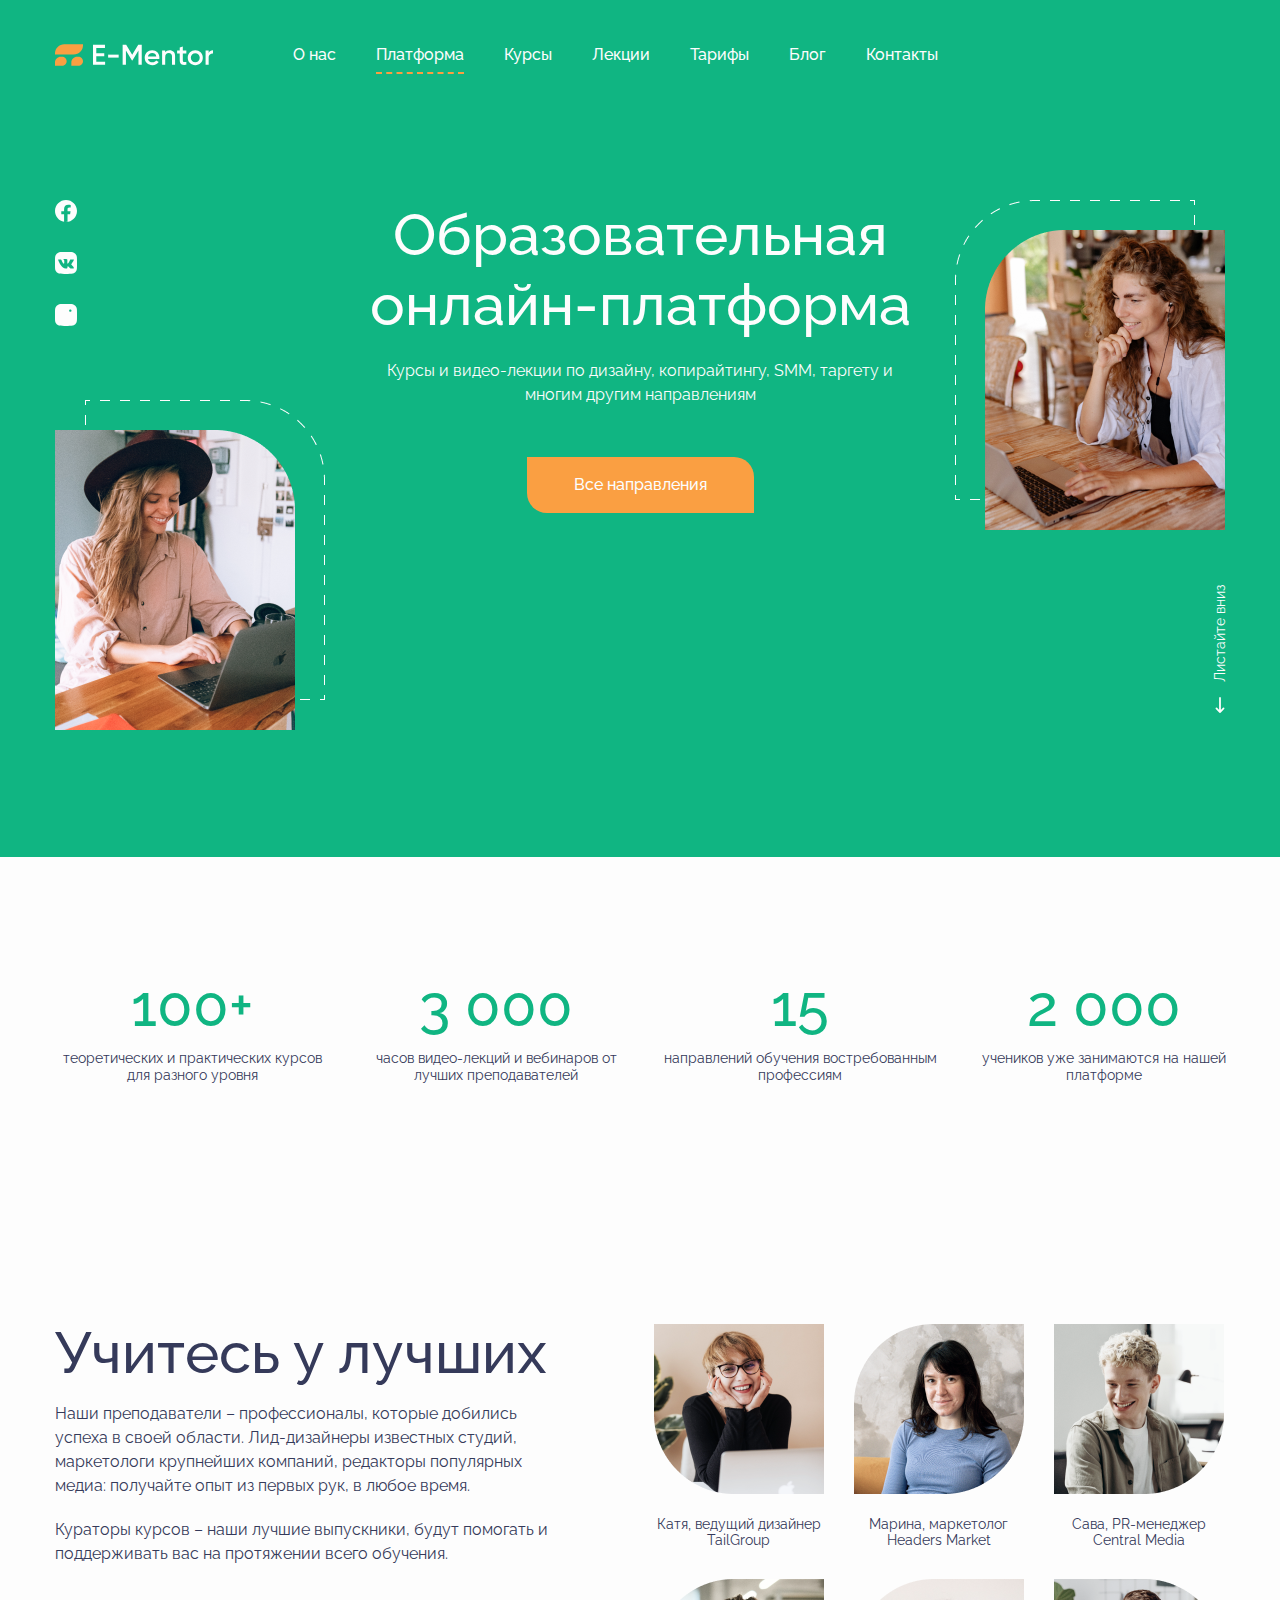
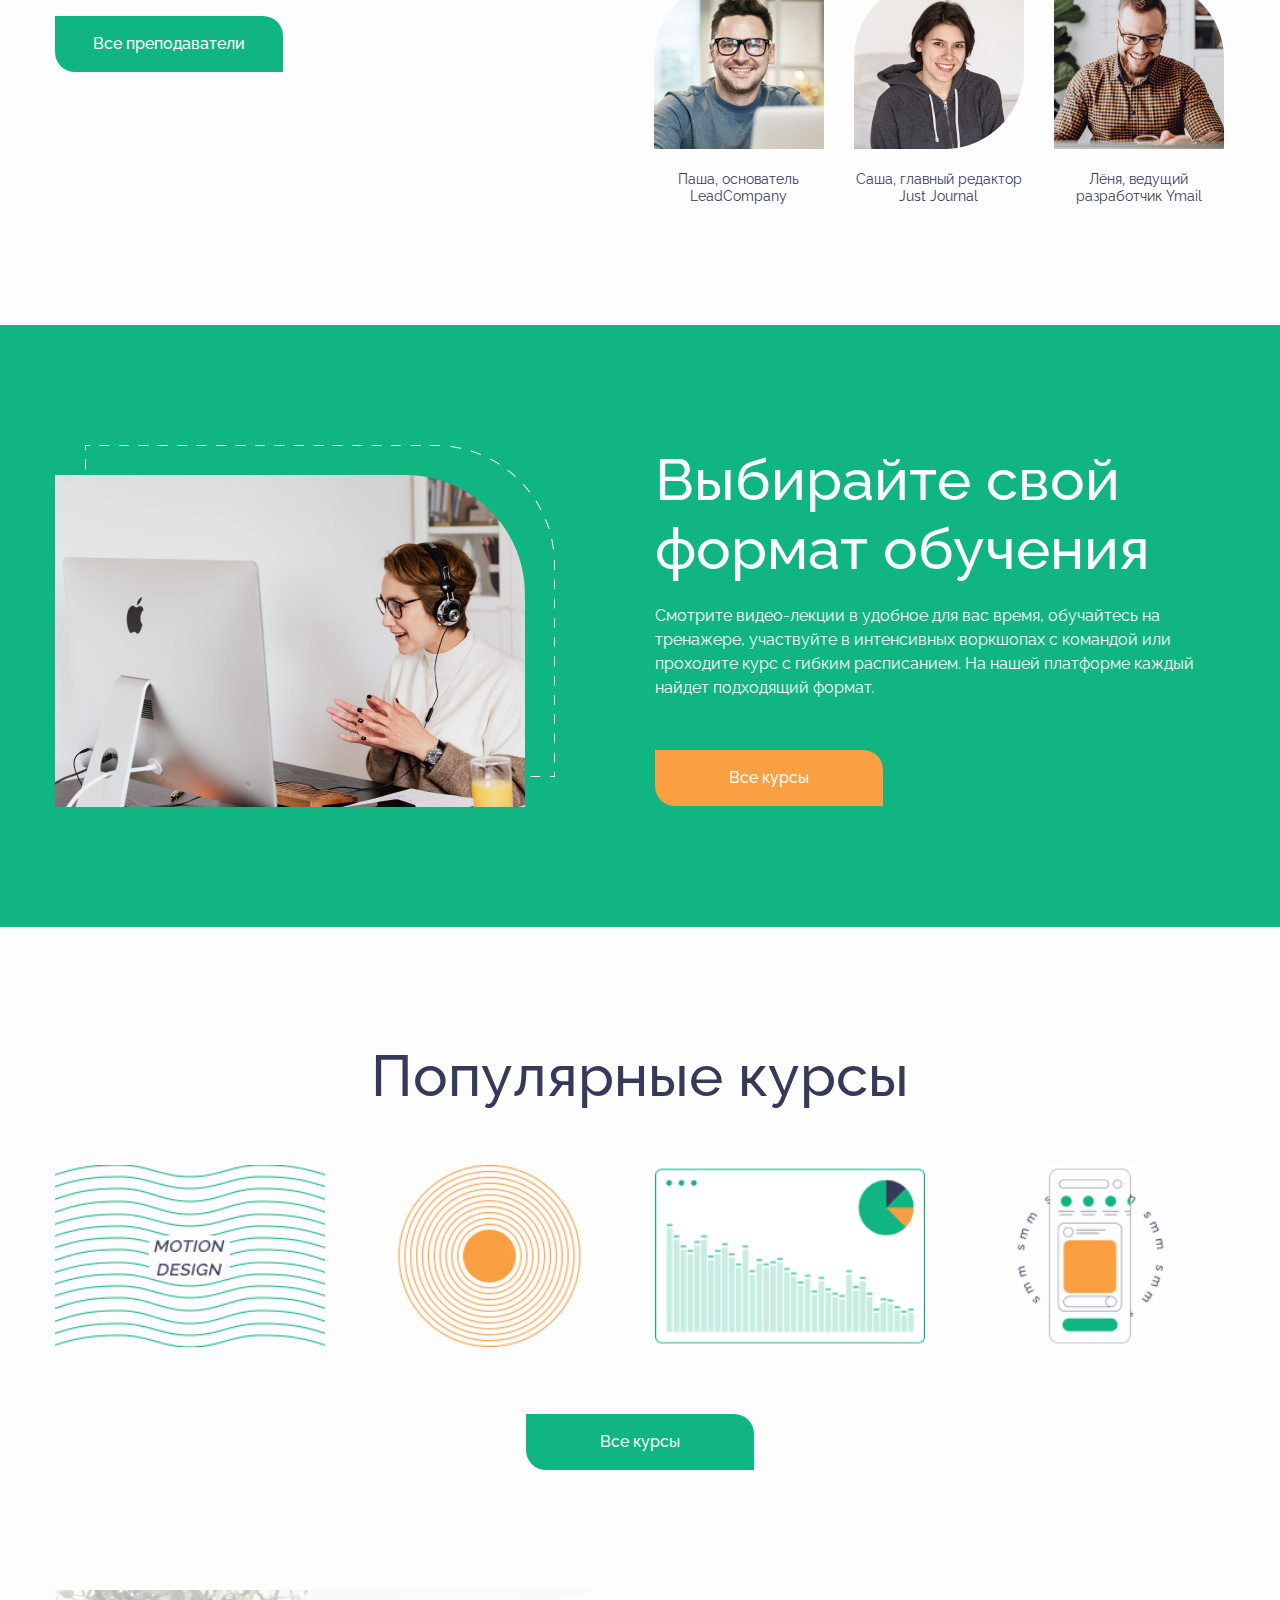
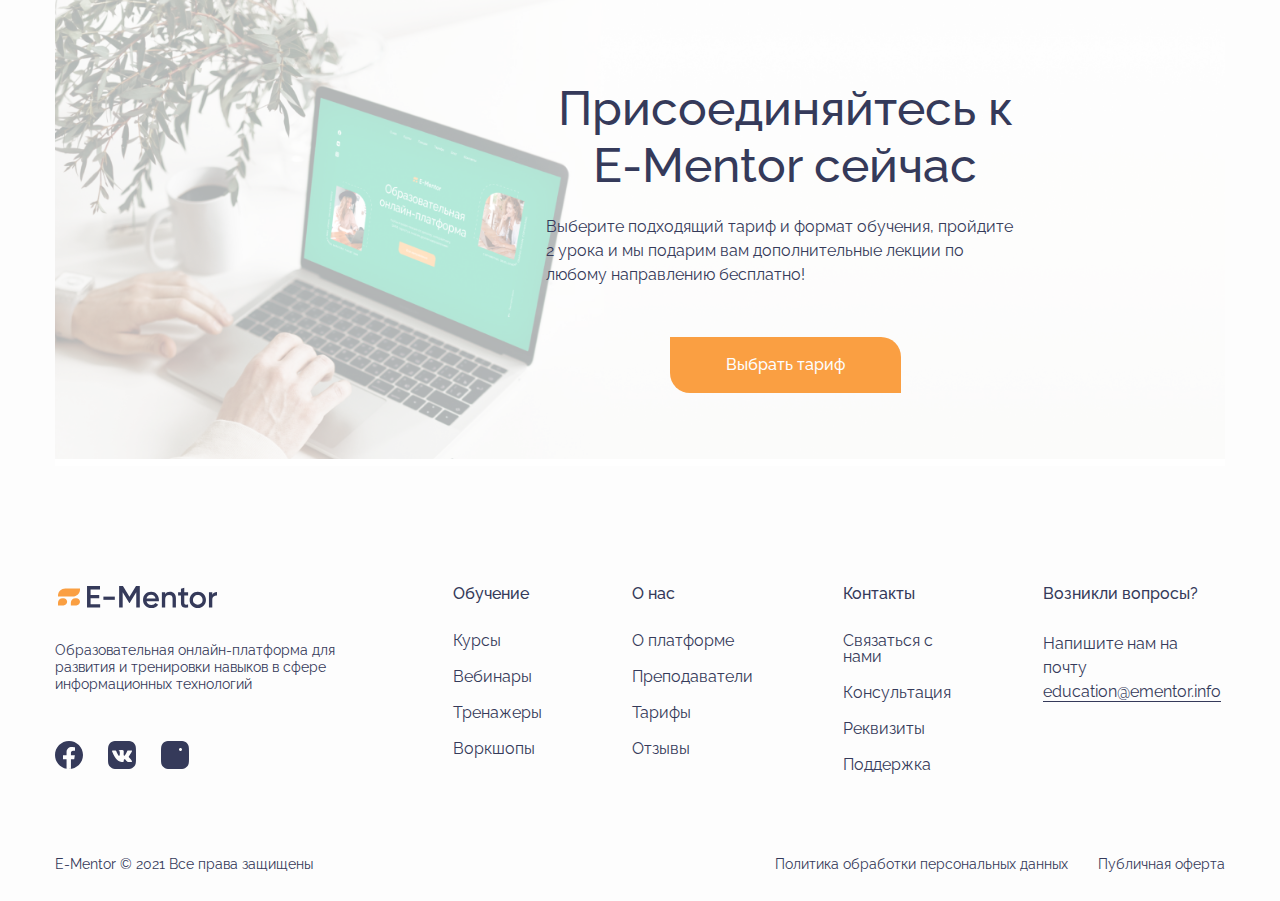
==== commit 84da743e: "виправив секцію join" ====
--- a/index.html
+++ b/index.html
@@ -200,6 +200,9 @@
         </section>
         <section class="join">
             <div class="join__container container">
+                <div class="join__wrapper-img">
+                    <img src="./img/join/note.jpg" class="join__img-bg">
+                </div>
                 <div class="join__content">
                     <h2 class="join__title">Присоединяйтесь
                         к E-Mentor сейчас</h2>
--- a/css/main.min.css
+++ b/css/main.min.css
@@ -1 +1 @@
-h1,h2,h3,h4,h5,h6,p{margin:0;padding:0}ul{list-style:none;padding:0;margin:0}a{text-decoration:none;padding:0;margin:0}button:active,button:focus{outline:none}.header__link:active,.header__link:focus{outline:none}.header-courses__link:active,.header-courses__link:focus{outline:none}body{font-family:"Raleway";font-size:16px;font-weight:400;background-color:#fdfdfd;color:#353a5a;line-height:1.5}.container{max-width:1200px;margin:0 auto;padding-left:15px;padding-right:15px;padding-top:120px;padding-bottom:120px}.button-orange{font-family:"Raleway";font-size:16px;font-weight:500;line-height:1;color:#fdfdfd;background-color:#fa9f42;border-radius:0px 20px;border:#fa9f42;cursor:pointer}.button-orange:hover,.button-orange:focus{background:rgba(0,0,0,0);color:#fdfdfd;box-shadow:inset 0 0 0 3px #fa9f42;transition:box-shadow 250ms cubic-bezier(0.4, 0, 0.2, 1)}.button-green{font-family:"Raleway";font-size:16px;font-weight:500;line-height:1;color:#fdfdfd;background-color:#10b582;border-radius:0px 20px;border:#10b582;cursor:pointer}.button-green:hover,.button-green:focus{background:rgba(0,0,0,0);color:#353a5a;box-shadow:inset 0 0 0 3px #10b582;transition:box-shadow 250ms cubic-bezier(0.4, 0, 0.2, 1)}.active{padding-bottom:8px;border-bottom:2px dashed #fa9f42}.header{background-color:#10b582}.header__body{display:flex;align-items:center;column-gap:80px;padding:40px 0px 40px 0px}.header__container{padding-top:0px;padding-bottom:0px}.header__list{display:flex;justify-content:center;column-gap:40px}.header__link{color:#fdfdfd;font-weight:500;line-height:1}.header__link:hover,.header__link:focus{padding-bottom:8px;border-bottom:2px dashed #fa9f42}.header__burger-icon{display:none;width:40px;height:40px;fill:#fdfdfd}@media screen and (max-width: 991.98px){.header__body{column-gap:30px;padding:20px 0px 20px 0px}.header__list{column-gap:20px}}@media screen and (max-width: 767.98px){.header__body{justify-content:space-around}.header__nav{display:none}.header__burger-icon{display:block}}.header-courses__container{width:1200px;margin:0 auto;padding:0px 15px}.header-courses__body{display:flex;align-items:center;padding-top:40px;padding-bottom:58px}.header-courses__logo-link{display:flex;align-items:center}.header-courses__logo-icon{width:28px;height:30px}.header-courses__logo-text{padding-left:10px;width:130px;height:22px;fill:#353a5a}.header-courses__nav{margin-left:auto}.header-courses__list{display:flex;justify-content:center;column-gap:40px}.header-courses__link{color:#353a5a;font-weight:500;line-height:1}.header-courses__link:hover,.header-courses__link:focus{padding-bottom:8px;border-bottom:2px dashed #fa9f42}.hero{background-color:#10b582}.hero__container{padding-top:90px}.hero__body{display:flex}.hero__social{margin-bottom:104px}.hero__items{margin-bottom:30px}.hero__items:last-child{margin-bottom:0px}.hero__link{position:relative}.hero__icon{display:block;width:22px;height:22px;fill:#fdfdfd}.hero__box-img-bottom{position:relative}.hero__img-bottom{position:relative;z-index:1000}.hero__img-dashlinedown{position:absolute;z-index:10;top:-30px;right:-30px;width:240px;height:300px}.hero__content{width:542px;margin:0 auto;text-align:center}.hero__box-logo{display:flex;justify-content:center;align-items:center;margin-top:92px;margin-bottom:40px}.hero__logo-link{display:flex;align-items:center}.hero__logo-icon{width:28px;height:30px}.hero__logo-text{padding-left:10px;width:130px;height:22px;fill:#fdfdfd}.hero__title{font-size:58px;font-weight:500;line-height:1.2;color:#fdfdfd;margin-bottom:20px}.hero__subtitle{color:#fdfdfd;margin-bottom:50px}.hero__button{padding:20px 47px}.hero__box-right{position:relative;padding-top:30px}.hero__img-top{margin-bottom:101px;position:relative;z-index:100}.hero__img-dashline-top{position:absolute;z-index:10;width:240px;height:300px;top:0px;right:30px}.hero__navigation{position:relative;right:-165px;bottom:0;display:flex;align-items:center;gap:15px;background-color:inherit;border:inherit;font-size:14px;line-height:1;color:#fdfdfd;transform:rotate(-90deg);cursor:pointer}.hero__arrow{width:16px;height:20px;transform:rotate(90deg)}@media screen and (max-width: 1199.98px){.hero__content{padding:0px 15px}.hero__title{font-size:48px}}@media screen and (max-width: 991.98px){.hero__container{padding-top:30px}.hero__box-img-bottom{display:none}.hero__box-right{display:none}.hero__title{font-size:38px}}@media screen and (max-width: 767.98px){.hero__container{padding-bottom:60px}.hero__title{font-size:28px}.hero__subtitle{margin-bottom:20px}}@media screen and (max-width: 479.98px){.hero__container{padding-bottom:30px}.hero__social{display:none}}.ourstatistic__list{display:flex;gap:30px}.ourstatistic__item{text-align:center}.ourstatistic__title{margin-bottom:15px;font-size:58px;font-weight:500;line-height:1;color:#10b582}.ourstatistic__subtitle{width:274px;font-size:14px;line-height:1.2}@media screen and (max-width: 1199.98px){.ourstatistic__list{justify-content:center;flex-wrap:wrap}.ourstatistic__title{font-size:48px}}@media screen and (max-width: 991.98px){.ourstatistic__container{padding-top:60px;padding-bottom:60px}.ourstatistic__title{font-size:38px}}@media screen and (max-width: 767.98px){.ourstatistic__container{padding-top:30px;padding-bottom:30px}.ourstatistic__list{gap:15px}.ourstatistic__title{font-size:28px}}.study__body{display:flex}.study__content{width:48%;margin-right:100px}.study__title{margin-bottom:20px;font-size:58px;font-weight:500;line-height:1}.study__text-more{margin-bottom:20px}.study__text-little{margin-bottom:50px}.study__button{padding:20px 38px}.study__foto-list{display:flex;gap:30px;flex-wrap:wrap;width:55%}.study__item{width:170px}.study__subtitle{font-size:14px;line-height:1.2;text-align:center;margin-top:15px}@media screen and (max-width: 1199.98px){.study__title{font-size:48px}}@media screen and (max-width: 991.98px){.study__container{padding-top:60px;padding-bottom:60px}.study__content{margin-right:50px}.study__title{font-size:38px}.study__text-little{margin-bottom:20px}.study__foto-list{gap:15px}}@media screen and (max-width: 767.98px){.study__container{padding-top:30px;padding-bottom:30px}.study__body{flex-direction:column}.study__content{display:flex;flex-direction:column;align-items:center;justify-content:center;width:100%;margin-bottom:20px}.study__title{font-size:28px}.study__foto-list{justify-content:center;width:100%}}.choise{background-color:#10b582}.choise__body{display:flex;position:relative}.choise__img{position:relative;z-index:100;margin-top:30px}.choise__img-dashline{position:absolute;z-index:10;width:470px;height:332px;top:0px;left:30px}.choise__content{margin-left:130px;color:#fdfdfd}.choise__title{font-size:58px;font-weight:500;line-height:1.2;margin-bottom:20px}.choise__text{margin-bottom:50px}.choise__button{padding:20px 74px}@media screen and (max-width: 1199.98px){.choise__title{font-size:48px}.choise__content{margin-left:60px}}@media screen and (max-width: 991.98px){.choise__container{padding-top:60px;padding-bottom:60px}.choise__body{flex-direction:column-reverse}.choise__content{display:flex;justify-content:center;align-items:center;flex-direction:column;margin-left:0px;margin-bottom:20px}.choise__title{font-size:38px}.choise__text{margin-bottom:20px}.choise__img-dashline{display:none}.choise__img{margin-top:0px;max-width:100%;max-height:100%;object-fit:contain}}@media screen and (max-width: 767.98px){.choise__container{padding-top:30px;padding-bottom:30px}.choise__title{font-size:28px}}.popular__title{margin-bottom:60px;font-size:58px;font-weight:500;line-height:1;text-align:center}.popular__list{display:flex;column-gap:30px;margin-bottom:60px}.popular__img{width:270px}.popular__box-button{text-align:center}.popular__button{padding:20px 74px}@media screen and (max-width: 1199.98px){.popular__list{flex-wrap:wrap;justify-content:center}.popular__title{font-size:48px;margin-bottom:30px}}@media screen and (max-width: 991.98px){.popular__container{padding-top:60px;padding-bottom:60px}.popular__title{font-size:38px}.popular__list{display:flex;gap:15px;margin-bottom:20px}}@media screen and (max-width: 767.98px){.popular__container{padding-top:30px;padding-bottom:30px}.popular__title{font-size:28px}.popular__img{max-width:100%;max-height:100%;object-fit:contain}}.join{background-image:url("../img/join/note.jpg");background-position:center;background-repeat:no-repeat;background-size:contain;max-width:100%;max-height:100%;margin:0 auto}.join__container{padding-top:0px;padding-bottom:0px}.join__content{padding:120px 0px;margin-left:auto;width:508px}.join__title{margin-bottom:20px;font-size:58px;font-weight:500;line-height:1.2}.join__subtitle{margin-bottom:50px}.join__button{padding:20px 56px}.join__button:hover,.join__button:focus{color:#353a5a}@media screen and (max-width: 1199.98px){.join__title{font-size:48px}}@media screen and (max-width: 991.98px){.join__container{padding-top:60px;padding-bottom:60px}.join__title{font-size:38px}}@media screen and (max-width: 767.98px){.join__container{padding-top:30px;padding-bottom:30px}.join__content{max-width:100%}.join__title{font-size:28px}}.footer__container{padding-bottom:30px}.footer__body{display:flex;justify-content:center;margin-bottom:80px}.footer__content{margin-right:100px}.footer__logo{margin-bottom:27px}.footer__icon-logo{width:28px;height:22px}.footer__icon-text{width:130px;height:22px;fill:#353a5a}.footer__text{margin-bottom:47px;font-size:14px;line-height:1.2}.footer__social{display:flex;column-gap:25px}.footer__item-icon{width:28px;height:30px;fill:#353a5a}.footer__list{display:flex;margin-right:68px;column-gap:90px}.footer__list-item{display:flex;flex-direction:column;row-gap:20px}.last{width:132px}.footer__list-title{margin-bottom:11px;font-size:16px;font-weight:500;line-height:1}.footer__list-link:hover{text-decoration:underline}.footer__list-subtitle{font-size:16px;font-weight:400;line-height:16px;color:#353a5a}.footer__questions-title{margin-bottom:30px;width:182px;font-size:16px;font-weight:500;line-height:1}.footer__questions-link{font-size:16px;font-weight:400;line-height:16px;color:#353a5a;border-bottom:1px solid #353a5a}.footer__bottom{display:flex;font-size:14px;line-height:1}.footer__bottom-copy{margin-right:auto}.footer__bottom-link{color:#353a5a}.footer__bottom-policy{margin-right:30px}@media screen and (max-width: 1199.98px){.footer__content{margin-right:50px}.footer__list{margin-right:40px;column-gap:45px}}@media screen and (max-width: 991.98px){.footer__container{padding-top:60px}.footer__body{flex-wrap:wrap;justify-content:flex-start;row-gap:40px}.footer__logo{margin-bottom:15px}.footer__text{margin-bottom:20px}.footer__questions-title{margin-bottom:15px}}@media screen and (max-width: 767.98px){.footer__container{padding-top:30px}.footer__body{margin-bottom:40px}.footer__bottom{flex-wrap:wrap;gap:20px}}@media screen and (max-width: 479.98px){.footer__list{flex-wrap:wrap;margin-right:0px;gap:30px}}.courses__container{width:1170px;padding:70px 15px 80px 15px;margin:0 auto}.courses__title{margin-bottom:40px;font-size:58px;font-weight:500;line-height:1.2}.courses__img{margin-bottom:40px}.courses__subtitle{margin-bottom:25px}.courses__text-first{padding-bottom:15px}.courses__text-second{padding-bottom:15px}.courses__text-third{padding-bottom:15px}.statistic__container{width:1170px;margin:0 auto;padding:0px 15px 120px 15px}.statistic__list{display:flex;gap:30px}.statistic__item{text-align:center}.statistic__title{margin-bottom:15px;font-size:58px;font-weight:500;line-height:1;color:#10b582}.statistic__subtitle{width:274px;font-size:14px;line-height:1.2}.knoweledge{background-color:#10b582}.knoweledge__body{display:flex;flex-direction:row-reverse;justify-content:center;align-items:center;position:relative}.knoweledge__img{position:relative;z-index:100}.knoweledge__img-dashline{position:absolute;z-index:10;width:540px;height:286px;top:-20px;right:35px}.knoweledge__content{margin-right:90px;color:#fdfdfd}.knoweledge__title{margin-bottom:20px;font-size:58px;font-weight:500;line-height:1.2}.knoweledge__text{margin-bottom:50px;width:478px}.knoweledge__button{padding:20px 68px}.oncourses__title{margin-bottom:85px;font-size:58px;font-weight:500;line-height:1;text-align:center}.oncourses__list{margin-bottom:80px;display:flex;column-gap:30px}.oncourses__item{padding:25px 15px;width:270px;box-shadow:5px 5px 30px rgba(101,101,101,.12);border-radius:10px}.oncourses__box-icon{display:flex}.oncourses__icon{width:18px;height:18px}.oncourses__list-title{margin-bottom:15px;margin-left:8px;font-weight:500;line-height:1}.oncourses__subtitle{font-size:14px;line-height:1.2}.oncourses__box-button{text-align:center}.oncourses__button{padding:20px 46px;font-weight:500;line-height:1}.discount{background-image:url("../img/discount/funnygirl.png");background-position:center;background-repeat:no-repeat;background-size:cover;width:1440px;margin:0 auto}.discount__container{width:1200px;margin:0 auto;padding:0px 15px}.discount__content{padding:120px 0px;margin-left:auto;width:508px}.discount__title{margin-bottom:20px;font-size:58px;font-weight:500;line-height:1.2}.discount__subtitle{margin-bottom:50px}.discount__button{padding:20px 68px}.discount__button:hover,.discount__button:focus{color:#353a5a}.faq__title{margin-bottom:90px;font-size:58px;font-weight:500;line-height:1.2;text-align:center}.faq__item{margin-bottom:30px;box-shadow:5px 5px 30px rgba(101,101,101,.12);border-radius:10px}.faq__item:last-child{margin-bottom:0px}details{display:block}summary{display:inline-block;cursor:pointer;position:relative}summary::before{content:"";position:absolute;display:block;background:url("../icon/open.svg");background-repeat:no-repeat;background-size:contain;background-position:center;width:33px;height:33px;top:28px;right:-450px;transition:transform .5s}details[open]>summary::before{background:url("../icon/close.svg");transform:scale(1, -1)}summary~*{padding:0 1em 0 1em}details[open] summary~*{animation:sweep .5s ease-in-out}@keyframes sweep{0%{opacity:0}100%{opacity:1}}.faq__subtitle{padding:30px 0px 30px 30px;width:690px;font-size:22px;font-weight:500;line-height:1.3}.faq__text{padding:0px 30px 30px 30px;line-height:1.3}/*# sourceMappingURL=main.min.css.map */+h1,h2,h3,h4,h5,h6,p{margin:0;padding:0}ul{list-style:none;padding:0;margin:0}a{text-decoration:none;padding:0;margin:0}button:active,button:focus{outline:none}.header__link:active,.header__link:focus{outline:none}.header-courses__link:active,.header-courses__link:focus{outline:none}body{font-family:"Raleway";font-size:16px;font-weight:400;background-color:#fdfdfd;color:#353a5a;line-height:1.5}.container{max-width:1200px;margin:0 auto;padding-left:15px;padding-right:15px;padding-top:120px;padding-bottom:120px}.button-orange{font-family:"Raleway";font-size:16px;font-weight:500;line-height:1;color:#fdfdfd;background-color:#fa9f42;border-radius:0px 20px;border:#fa9f42;cursor:pointer}.button-orange:hover,.button-orange:focus{background:rgba(0,0,0,0);color:#fdfdfd;box-shadow:inset 0 0 0 3px #fa9f42;transition:box-shadow 250ms cubic-bezier(0.4, 0, 0.2, 1)}.button-green{font-family:"Raleway";font-size:16px;font-weight:500;line-height:1;color:#fdfdfd;background-color:#10b582;border-radius:0px 20px;border:#10b582;cursor:pointer}.button-green:hover,.button-green:focus{background:rgba(0,0,0,0);color:#353a5a;box-shadow:inset 0 0 0 3px #10b582;transition:box-shadow 250ms cubic-bezier(0.4, 0, 0.2, 1)}.active{padding-bottom:8px;border-bottom:2px dashed #fa9f42}.header{background-color:#10b582}.header__body{display:flex;align-items:center;column-gap:80px;padding:40px 0px 40px 0px}.header__container{padding-top:0px;padding-bottom:0px}.header__list{display:flex;justify-content:center;column-gap:40px}.header__link{color:#fdfdfd;font-weight:500;line-height:1}.header__link:hover,.header__link:focus{padding-bottom:8px;border-bottom:2px dashed #fa9f42}.header__burger-icon{display:none;width:40px;height:40px;fill:#fdfdfd}@media screen and (max-width: 991.98px){.header__body{column-gap:30px;padding:20px 0px 20px 0px}.header__list{column-gap:20px}}@media screen and (max-width: 767.98px){.header__body{justify-content:space-around}.header__nav{display:none}.header__burger-icon{display:block}}.header-courses__container{width:1200px;margin:0 auto;padding:0px 15px}.header-courses__body{display:flex;align-items:center;padding-top:40px;padding-bottom:58px}.header-courses__logo-link{display:flex;align-items:center}.header-courses__logo-icon{width:28px;height:30px}.header-courses__logo-text{padding-left:10px;width:130px;height:22px;fill:#353a5a}.header-courses__nav{margin-left:auto}.header-courses__list{display:flex;justify-content:center;column-gap:40px}.header-courses__link{color:#353a5a;font-weight:500;line-height:1}.header-courses__link:hover,.header-courses__link:focus{padding-bottom:8px;border-bottom:2px dashed #fa9f42}.hero{background-color:#10b582}.hero__container{padding-top:90px}.hero__body{display:flex}.hero__social{margin-bottom:104px}.hero__items{margin-bottom:30px}.hero__items:last-child{margin-bottom:0px}.hero__link{position:relative}.hero__icon{display:block;width:22px;height:22px;fill:#fdfdfd}.hero__box-img-bottom{position:relative}.hero__img-bottom{position:relative;z-index:1000}.hero__img-dashlinedown{position:absolute;z-index:10;top:-30px;right:-30px;width:240px;height:300px}.hero__content{width:542px;margin:0 auto;text-align:center}.hero__box-logo{display:flex;justify-content:center;align-items:center;margin-top:92px;margin-bottom:40px}.hero__logo-link{display:flex;align-items:center}.hero__logo-icon{width:28px;height:30px}.hero__logo-text{padding-left:10px;width:130px;height:22px;fill:#fdfdfd}.hero__title{font-size:58px;font-weight:500;line-height:1.2;color:#fdfdfd;margin-bottom:20px}.hero__subtitle{color:#fdfdfd;margin-bottom:50px}.hero__button{padding:20px 47px}.hero__box-right{position:relative;padding-top:30px}.hero__img-top{margin-bottom:101px;position:relative;z-index:100}.hero__img-dashline-top{position:absolute;z-index:10;width:240px;height:300px;top:0px;right:30px}.hero__navigation{position:relative;right:-165px;bottom:0;display:flex;align-items:center;gap:15px;background-color:inherit;border:inherit;font-size:14px;line-height:1;color:#fdfdfd;transform:rotate(-90deg);cursor:pointer}.hero__arrow{width:16px;height:20px;transform:rotate(90deg)}@media screen and (max-width: 1199.98px){.hero__content{padding:0px 15px}.hero__title{font-size:48px}}@media screen and (max-width: 991.98px){.hero__container{padding-top:30px}.hero__box-img-bottom{display:none}.hero__box-right{display:none}.hero__title{font-size:38px}}@media screen and (max-width: 767.98px){.hero__container{padding-bottom:60px}.hero__title{font-size:28px}.hero__subtitle{margin-bottom:20px}}@media screen and (max-width: 479.98px){.hero__container{padding-bottom:30px}.hero__social{display:none}}.ourstatistic__list{display:flex;gap:30px}.ourstatistic__item{text-align:center}.ourstatistic__title{margin-bottom:15px;font-size:58px;font-weight:500;line-height:1;color:#10b582}.ourstatistic__subtitle{width:274px;font-size:14px;line-height:1.2}@media screen and (max-width: 1199.98px){.ourstatistic__list{justify-content:center;flex-wrap:wrap}.ourstatistic__title{font-size:48px}}@media screen and (max-width: 991.98px){.ourstatistic__container{padding-top:60px;padding-bottom:60px}.ourstatistic__title{font-size:38px}}@media screen and (max-width: 767.98px){.ourstatistic__container{padding-top:30px;padding-bottom:30px}.ourstatistic__list{gap:15px}.ourstatistic__title{font-size:28px}}.study__body{display:flex}.study__content{width:48%;margin-right:100px}.study__title{margin-bottom:20px;font-size:58px;font-weight:500;line-height:1}.study__text-more{margin-bottom:20px}.study__text-little{margin-bottom:50px}.study__button{padding:20px 38px}.study__foto-list{display:flex;gap:30px;flex-wrap:wrap;width:55%}.study__item{width:170px}.study__subtitle{font-size:14px;line-height:1.2;text-align:center;margin-top:15px}@media screen and (max-width: 1199.98px){.study__title{font-size:48px}}@media screen and (max-width: 991.98px){.study__container{padding-top:60px;padding-bottom:60px}.study__content{margin-right:50px}.study__title{font-size:38px}.study__text-little{margin-bottom:20px}.study__foto-list{gap:15px}}@media screen and (max-width: 767.98px){.study__container{padding-top:30px;padding-bottom:30px}.study__body{flex-direction:column}.study__content{display:flex;flex-direction:column;align-items:center;justify-content:center;width:100%;margin-bottom:20px}.study__title{font-size:28px}.study__foto-list{justify-content:center;width:100%}}.choise{background-color:#10b582}.choise__body{display:flex;position:relative}.choise__img{position:relative;z-index:100;margin-top:30px}.choise__img-dashline{position:absolute;z-index:10;width:470px;height:332px;top:0px;left:30px}.choise__content{margin-left:130px;color:#fdfdfd}.choise__title{font-size:58px;font-weight:500;line-height:1.2;margin-bottom:20px}.choise__text{margin-bottom:50px}.choise__button{padding:20px 74px}@media screen and (max-width: 1199.98px){.choise__title{font-size:48px}.choise__content{margin-left:60px}}@media screen and (max-width: 991.98px){.choise__container{padding-top:60px;padding-bottom:60px}.choise__body{flex-direction:column-reverse}.choise__content{display:flex;justify-content:center;align-items:center;flex-direction:column;margin-left:0px;margin-bottom:20px}.choise__title{font-size:38px}.choise__text{margin-bottom:20px}.choise__img-dashline{display:none}.choise__img{margin-top:0px;max-width:100%;max-height:100%;object-fit:contain}}@media screen and (max-width: 767.98px){.choise__container{padding-top:30px;padding-bottom:30px}.choise__title{font-size:28px}}.popular__title{margin-bottom:60px;font-size:58px;font-weight:500;line-height:1;text-align:center}.popular__list{display:flex;column-gap:30px;margin-bottom:60px}.popular__img{width:270px}.popular__box-button{text-align:center}.popular__button{padding:20px 74px}@media screen and (max-width: 1199.98px){.popular__list{flex-wrap:wrap;justify-content:center}.popular__title{font-size:48px;margin-bottom:30px}}@media screen and (max-width: 991.98px){.popular__container{padding-top:60px;padding-bottom:60px}.popular__title{font-size:38px}.popular__list{display:flex;gap:15px;margin-bottom:20px}}@media screen and (max-width: 767.98px){.popular__container{padding-top:30px;padding-bottom:30px}.popular__title{font-size:28px}.popular__img{max-width:100%;max-height:100%;object-fit:contain}}.join{position:relative}.join__wrapper-img{position:relative;max-width:100%;max-height:100%;object-fit:cover}.join__wrapper-img::after{content:"";position:absolute;display:block;top:0px;left:0px;width:100%;height:100%;background-color:rgba(255,255,255,0)}.join__img-bg{max-width:100%;max-height:100%;object-fit:cover}.join__container{padding-top:0px;padding-bottom:0px}.join__content{position:absolute;top:60px;right:20%;max-width:508px}.join__title{margin-bottom:20px;font-size:58px;font-weight:500;line-height:1.2}.join__subtitle{margin-bottom:50px}.join__button{padding:20px 56px}.join__button:hover,.join__button:focus{color:#353a5a}@media screen and (max-width: 1499.98px){.join__wrapper-img::after{background-color:rgba(255,255,255,.7)}.join__content{display:flex;flex-direction:column;align-items:center;padding-top:30px;padding-left:30px}.join__title{text-align:center;font-size:48px}}@media screen and (max-width: 1199.98px){.join__content{padding-top:0px;top:30px}}@media screen and (max-width: 991.98px){.join__container{padding-top:60px;padding-bottom:60px}.join__content{padding-top:30px;top:60px}.join__title{font-size:38px}.join__subtitle{margin-bottom:20px}}@media screen and (max-width: 767.98px){.join__container{padding-top:30px;padding-bottom:30px}.join__content{max-width:100%}.join__title{font-size:28px}}@media screen and (max-width: 719.98px){.join__wrapper-img{display:none}.join__content{position:relative;top:0px;right:0px;padding-top:0px;padding-left:0px}}.footer__container{padding-bottom:30px}.footer__body{display:flex;justify-content:center;margin-bottom:80px}.footer__content{margin-right:100px}.footer__logo{margin-bottom:27px}.footer__icon-logo{width:28px;height:22px}.footer__icon-text{width:130px;height:22px;fill:#353a5a}.footer__text{margin-bottom:47px;font-size:14px;line-height:1.2}.footer__social{display:flex;column-gap:25px}.footer__item-icon{width:28px;height:30px;fill:#353a5a}.footer__list{display:flex;margin-right:68px;column-gap:90px}.footer__list-item{display:flex;flex-direction:column;row-gap:20px}.last{width:132px}.footer__list-title{margin-bottom:11px;font-size:16px;font-weight:500;line-height:1}.footer__list-link:hover{text-decoration:underline}.footer__list-subtitle{font-size:16px;font-weight:400;line-height:16px;color:#353a5a}.footer__questions-title{margin-bottom:30px;width:182px;font-size:16px;font-weight:500;line-height:1}.footer__questions-link{font-size:16px;font-weight:400;line-height:16px;color:#353a5a;border-bottom:1px solid #353a5a}.footer__bottom{display:flex;font-size:14px;line-height:1}.footer__bottom-copy{margin-right:auto}.footer__bottom-link{color:#353a5a}.footer__bottom-policy{margin-right:30px}@media screen and (max-width: 1199.98px){.footer__content{margin-right:50px}.footer__list{margin-right:40px;column-gap:45px}}@media screen and (max-width: 991.98px){.footer__container{padding-top:60px}.footer__body{flex-wrap:wrap;justify-content:flex-start;row-gap:40px}.footer__logo{margin-bottom:15px}.footer__text{margin-bottom:20px}.footer__questions-title{margin-bottom:15px}}@media screen and (max-width: 767.98px){.footer__container{padding-top:30px}.footer__body{margin-bottom:40px}.footer__bottom{flex-wrap:wrap;gap:20px}}@media screen and (max-width: 479.98px){.footer__list{flex-wrap:wrap;margin-right:0px;gap:30px}}.courses__container{width:1170px;padding:70px 15px 80px 15px;margin:0 auto}.courses__title{margin-bottom:40px;font-size:58px;font-weight:500;line-height:1.2}.courses__img{margin-bottom:40px}.courses__subtitle{margin-bottom:25px}.courses__text-first{padding-bottom:15px}.courses__text-second{padding-bottom:15px}.courses__text-third{padding-bottom:15px}.statistic__container{width:1170px;margin:0 auto;padding:0px 15px 120px 15px}.statistic__list{display:flex;gap:30px}.statistic__item{text-align:center}.statistic__title{margin-bottom:15px;font-size:58px;font-weight:500;line-height:1;color:#10b582}.statistic__subtitle{width:274px;font-size:14px;line-height:1.2}.knoweledge{background-color:#10b582}.knoweledge__body{display:flex;flex-direction:row-reverse;justify-content:center;align-items:center;position:relative}.knoweledge__img{position:relative;z-index:100}.knoweledge__img-dashline{position:absolute;z-index:10;width:540px;height:286px;top:-20px;right:35px}.knoweledge__content{margin-right:90px;color:#fdfdfd}.knoweledge__title{margin-bottom:20px;font-size:58px;font-weight:500;line-height:1.2}.knoweledge__text{margin-bottom:50px;width:478px}.knoweledge__button{padding:20px 68px}.oncourses__title{margin-bottom:85px;font-size:58px;font-weight:500;line-height:1;text-align:center}.oncourses__list{margin-bottom:80px;display:flex;column-gap:30px}.oncourses__item{padding:25px 15px;width:270px;box-shadow:5px 5px 30px rgba(101,101,101,.12);border-radius:10px}.oncourses__box-icon{display:flex}.oncourses__icon{width:18px;height:18px}.oncourses__list-title{margin-bottom:15px;margin-left:8px;font-weight:500;line-height:1}.oncourses__subtitle{font-size:14px;line-height:1.2}.oncourses__box-button{text-align:center}.oncourses__button{padding:20px 46px;font-weight:500;line-height:1}.discount{background-image:url("../img/discount/funnygirl.png");background-position:center;background-repeat:no-repeat;background-size:cover;width:1440px;margin:0 auto}.discount__container{width:1200px;margin:0 auto;padding:0px 15px}.discount__content{padding:120px 0px;margin-left:auto;width:508px}.discount__title{margin-bottom:20px;font-size:58px;font-weight:500;line-height:1.2}.discount__subtitle{margin-bottom:50px}.discount__button{padding:20px 68px}.discount__button:hover,.discount__button:focus{color:#353a5a}.faq__title{margin-bottom:90px;font-size:58px;font-weight:500;line-height:1.2;text-align:center}.faq__item{margin-bottom:30px;box-shadow:5px 5px 30px rgba(101,101,101,.12);border-radius:10px}.faq__item:last-child{margin-bottom:0px}details{display:block}summary{display:inline-block;cursor:pointer;position:relative}summary::before{content:"";position:absolute;display:block;background:url("../icon/open.svg");background-repeat:no-repeat;background-size:contain;background-position:center;width:33px;height:33px;top:28px;right:-450px;transition:transform .5s}details[open]>summary::before{background:url("../icon/close.svg");transform:scale(1, -1)}summary~*{padding:0 1em 0 1em}details[open] summary~*{animation:sweep .5s ease-in-out}@keyframes sweep{0%{opacity:0}100%{opacity:1}}.faq__subtitle{padding:30px 0px 30px 30px;width:690px;font-size:22px;font-weight:500;line-height:1.3}.faq__text{padding:0px 30px 30px 30px;line-height:1.3}/*# sourceMappingURL=main.min.css.map */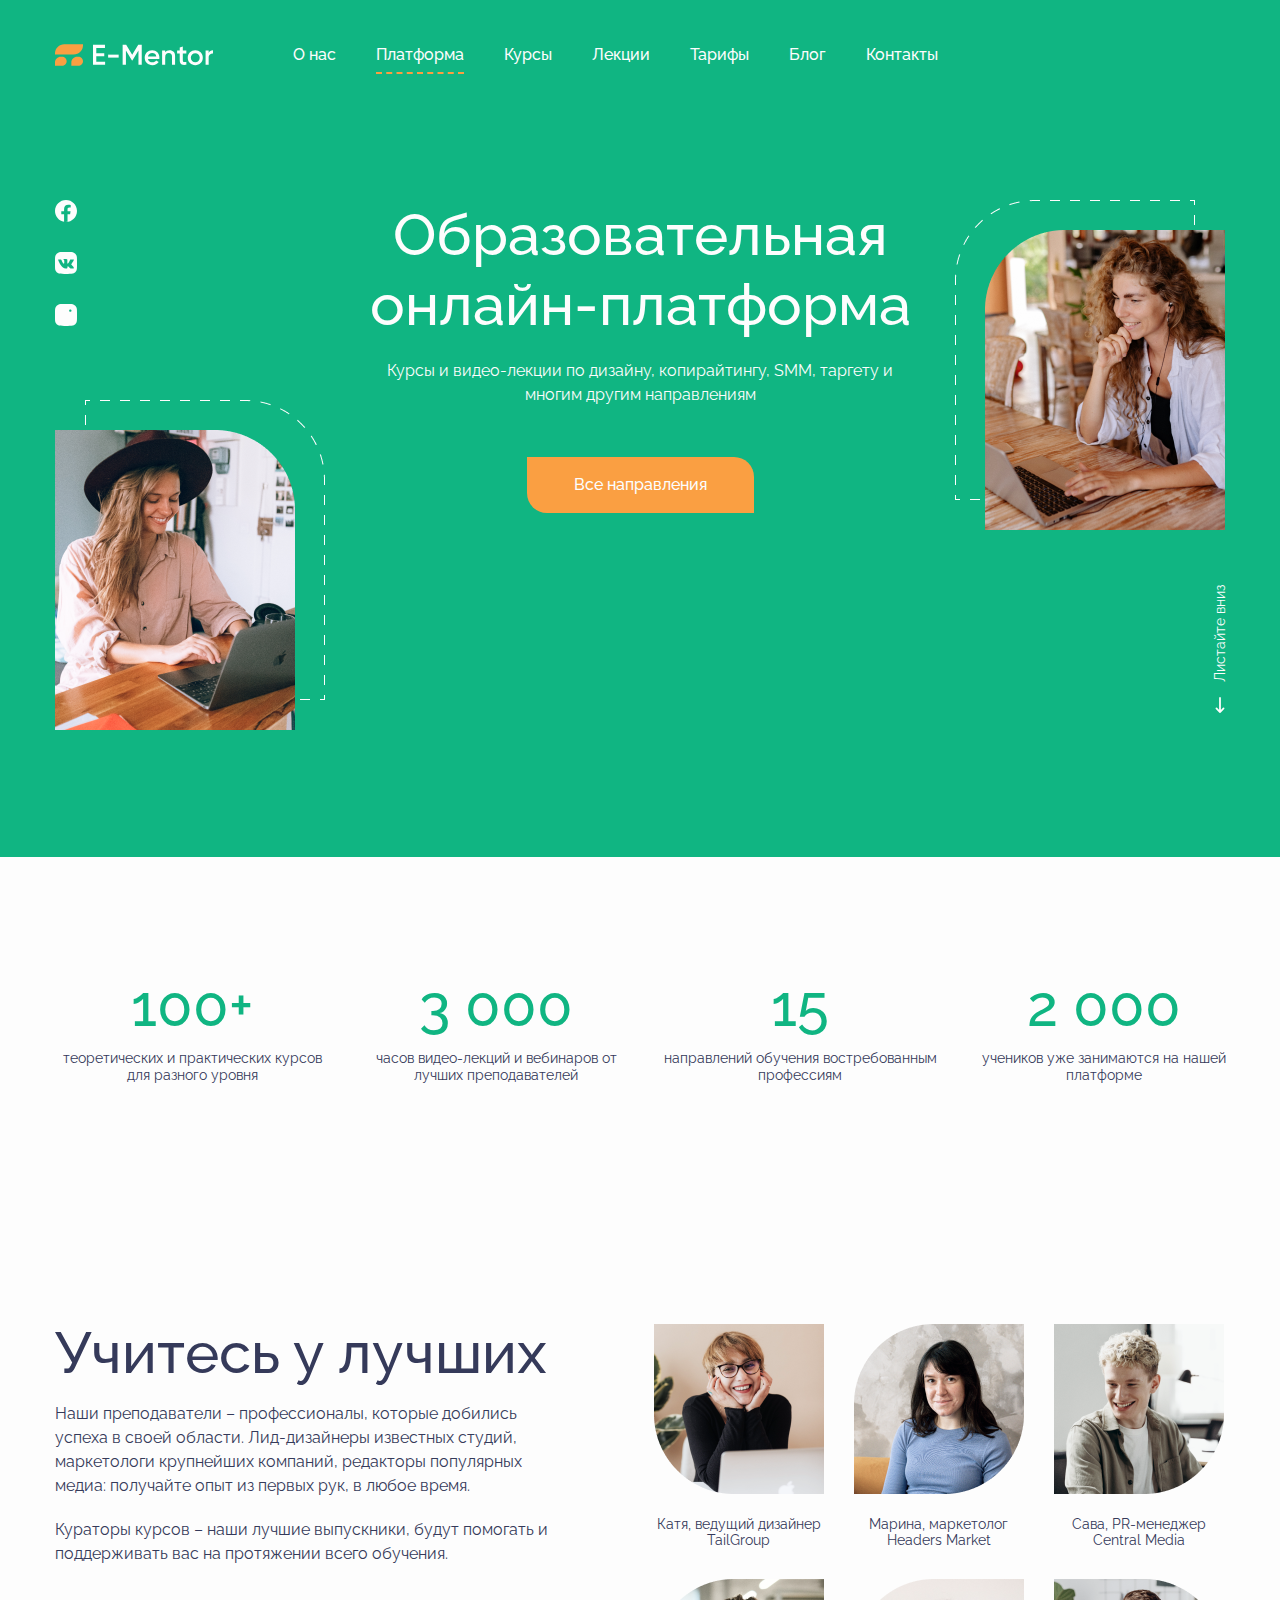
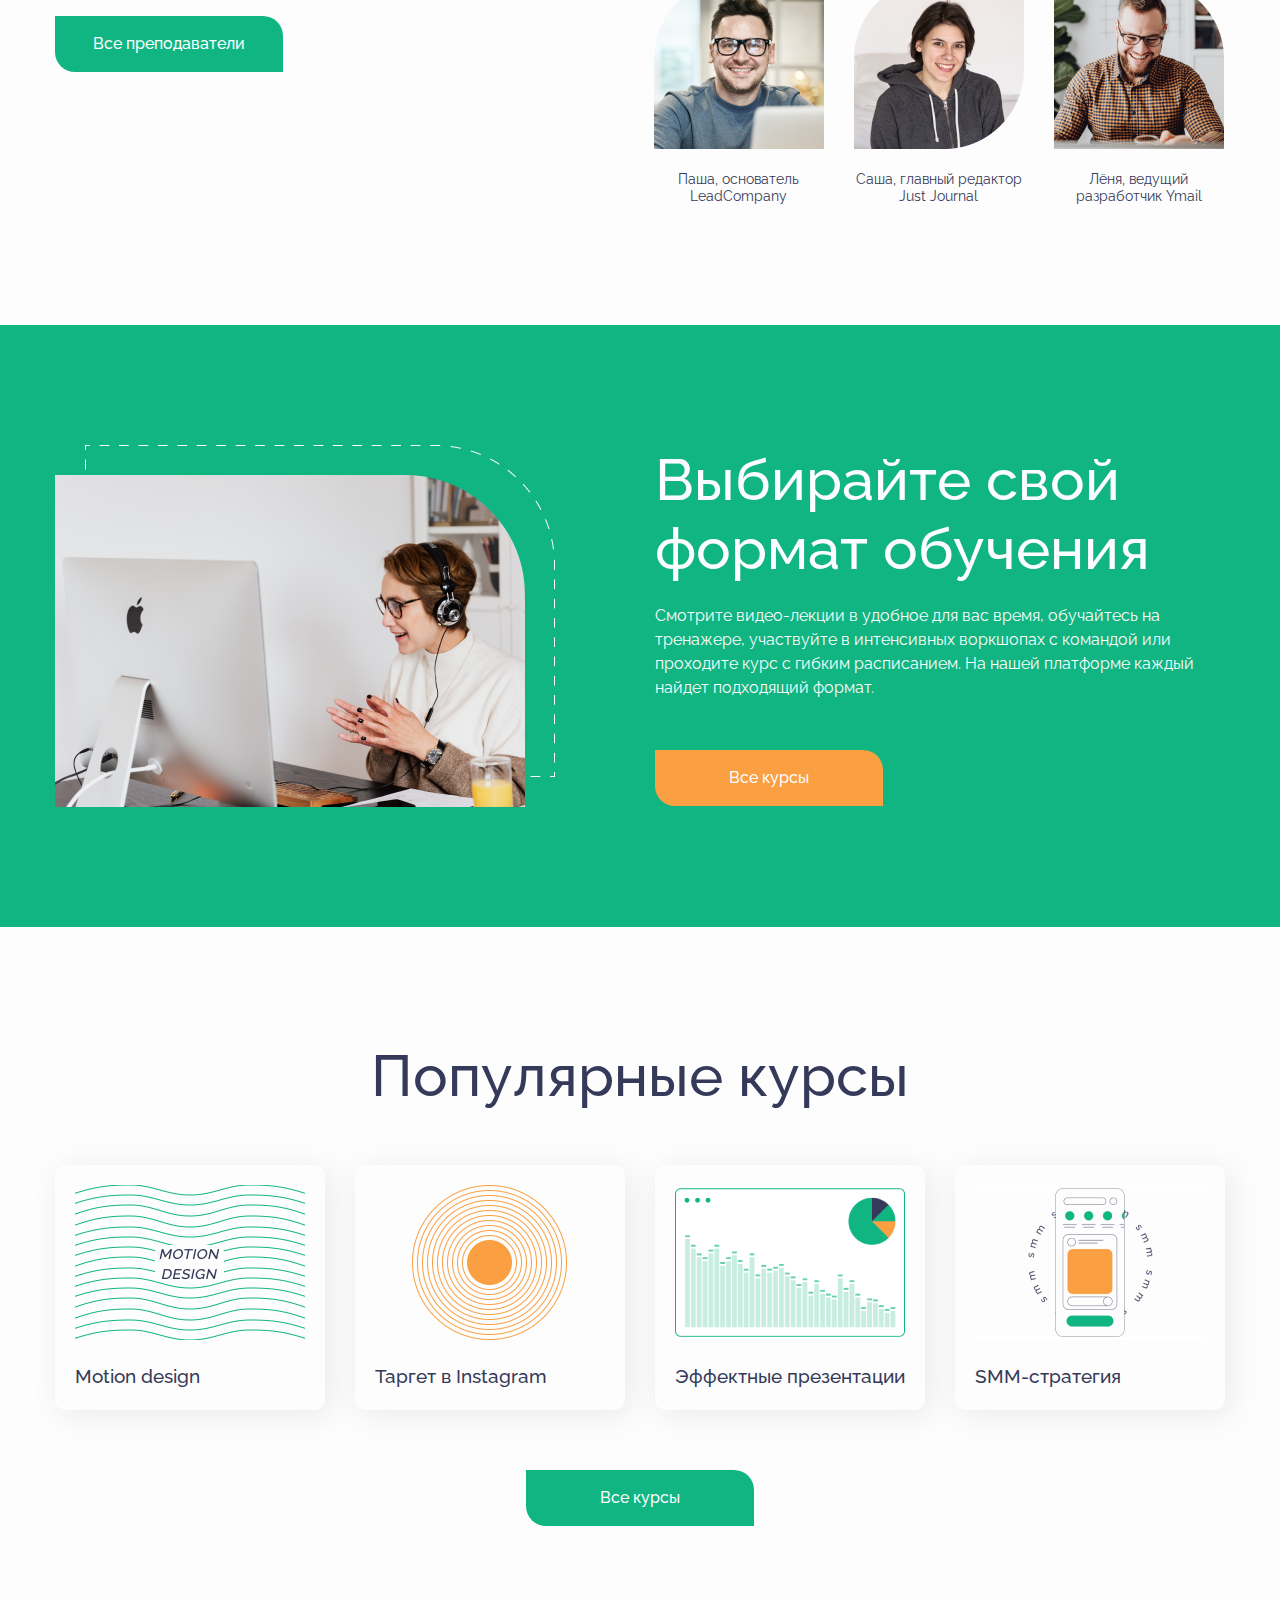
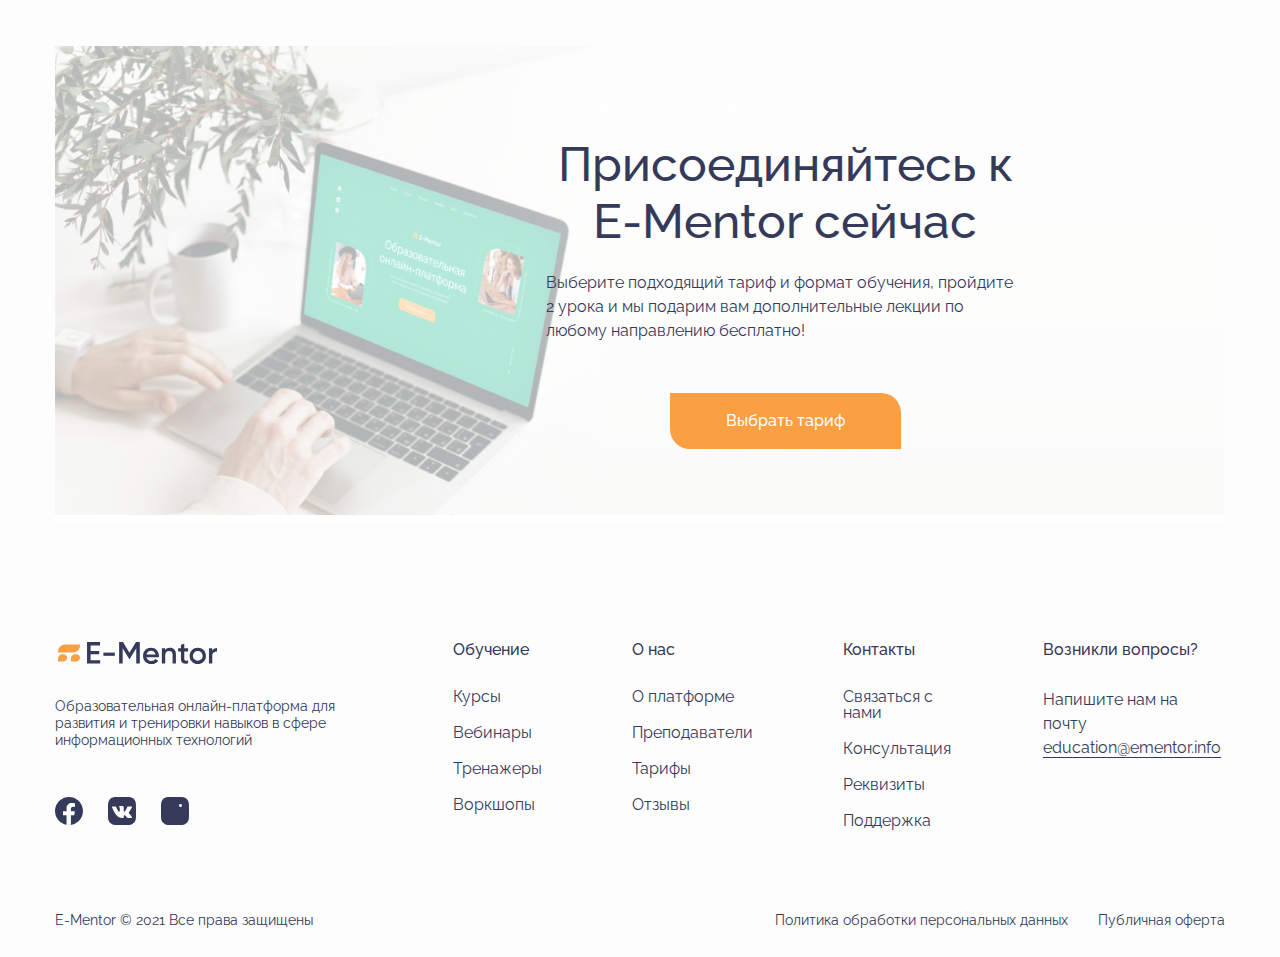
==== commit 934f9063: "виправив popular" ====
--- a/index.html
+++ b/index.html
@@ -186,12 +186,19 @@
                 <h2 class="popular__title">Популярные курсы</h2>
                 <ul class="popular__list">
                     <li class="popular__item"><img src="./img/popular/motion.jpg" alt="Motion design"
-                            class="popular__img"></li>
+                            class="popular__img">
+                        <h3 class="popular__subtitle">Motion design</h3>
+                    </li>
                     <li class="popular__item"><img src="./img/popular/target.jpg" alt="Target instagram"
-                            class="popular__img"></li>
+                            class="popular__img">
+                        <h3 class="popular__subtitle">Таргет в Instagram</h3>
+                    </li>
                     <li class="popular__item"><img src="./img/popular/efect.jpg" alt="Effectiv" class="popular__img">
-                    </li>
-                    <li class="popular__item"><img src="./img/popular/smm.jpg" alt="SMM" class="popular__img"></li>
+                        <h3 class="popular__subtitle">Эффектные презентации</h3>
+                    </li>
+                    <li class="popular__item"><img src="./img/popular/smm.jpg" alt="SMM" class="popular__img">
+                        <h3 class="popular__subtitle">SMM-стратегия</h3>
+                    </li>
                 </ul>
                 <div class="popular__box-button">
                     <button class="popular__button button-green" type="submit">Все курсы</button>
--- a/css/main.min.css
+++ b/css/main.min.css
@@ -1 +1 @@
-h1,h2,h3,h4,h5,h6,p{margin:0;padding:0}ul{list-style:none;padding:0;margin:0}a{text-decoration:none;padding:0;margin:0}button:active,button:focus{outline:none}.header__link:active,.header__link:focus{outline:none}.header-courses__link:active,.header-courses__link:focus{outline:none}body{font-family:"Raleway";font-size:16px;font-weight:400;background-color:#fdfdfd;color:#353a5a;line-height:1.5}.container{max-width:1200px;margin:0 auto;padding-left:15px;padding-right:15px;padding-top:120px;padding-bottom:120px}.button-orange{font-family:"Raleway";font-size:16px;font-weight:500;line-height:1;color:#fdfdfd;background-color:#fa9f42;border-radius:0px 20px;border:#fa9f42;cursor:pointer}.button-orange:hover,.button-orange:focus{background:rgba(0,0,0,0);color:#fdfdfd;box-shadow:inset 0 0 0 3px #fa9f42;transition:box-shadow 250ms cubic-bezier(0.4, 0, 0.2, 1)}.button-green{font-family:"Raleway";font-size:16px;font-weight:500;line-height:1;color:#fdfdfd;background-color:#10b582;border-radius:0px 20px;border:#10b582;cursor:pointer}.button-green:hover,.button-green:focus{background:rgba(0,0,0,0);color:#353a5a;box-shadow:inset 0 0 0 3px #10b582;transition:box-shadow 250ms cubic-bezier(0.4, 0, 0.2, 1)}.active{padding-bottom:8px;border-bottom:2px dashed #fa9f42}.header{background-color:#10b582}.header__body{display:flex;align-items:center;column-gap:80px;padding:40px 0px 40px 0px}.header__container{padding-top:0px;padding-bottom:0px}.header__list{display:flex;justify-content:center;column-gap:40px}.header__link{color:#fdfdfd;font-weight:500;line-height:1}.header__link:hover,.header__link:focus{padding-bottom:8px;border-bottom:2px dashed #fa9f42}.header__burger-icon{display:none;width:40px;height:40px;fill:#fdfdfd}@media screen and (max-width: 991.98px){.header__body{column-gap:30px;padding:20px 0px 20px 0px}.header__list{column-gap:20px}}@media screen and (max-width: 767.98px){.header__body{justify-content:space-around}.header__nav{display:none}.header__burger-icon{display:block}}.header-courses__container{width:1200px;margin:0 auto;padding:0px 15px}.header-courses__body{display:flex;align-items:center;padding-top:40px;padding-bottom:58px}.header-courses__logo-link{display:flex;align-items:center}.header-courses__logo-icon{width:28px;height:30px}.header-courses__logo-text{padding-left:10px;width:130px;height:22px;fill:#353a5a}.header-courses__nav{margin-left:auto}.header-courses__list{display:flex;justify-content:center;column-gap:40px}.header-courses__link{color:#353a5a;font-weight:500;line-height:1}.header-courses__link:hover,.header-courses__link:focus{padding-bottom:8px;border-bottom:2px dashed #fa9f42}.hero{background-color:#10b582}.hero__container{padding-top:90px}.hero__body{display:flex}.hero__social{margin-bottom:104px}.hero__items{margin-bottom:30px}.hero__items:last-child{margin-bottom:0px}.hero__link{position:relative}.hero__icon{display:block;width:22px;height:22px;fill:#fdfdfd}.hero__box-img-bottom{position:relative}.hero__img-bottom{position:relative;z-index:1000}.hero__img-dashlinedown{position:absolute;z-index:10;top:-30px;right:-30px;width:240px;height:300px}.hero__content{width:542px;margin:0 auto;text-align:center}.hero__box-logo{display:flex;justify-content:center;align-items:center;margin-top:92px;margin-bottom:40px}.hero__logo-link{display:flex;align-items:center}.hero__logo-icon{width:28px;height:30px}.hero__logo-text{padding-left:10px;width:130px;height:22px;fill:#fdfdfd}.hero__title{font-size:58px;font-weight:500;line-height:1.2;color:#fdfdfd;margin-bottom:20px}.hero__subtitle{color:#fdfdfd;margin-bottom:50px}.hero__button{padding:20px 47px}.hero__box-right{position:relative;padding-top:30px}.hero__img-top{margin-bottom:101px;position:relative;z-index:100}.hero__img-dashline-top{position:absolute;z-index:10;width:240px;height:300px;top:0px;right:30px}.hero__navigation{position:relative;right:-165px;bottom:0;display:flex;align-items:center;gap:15px;background-color:inherit;border:inherit;font-size:14px;line-height:1;color:#fdfdfd;transform:rotate(-90deg);cursor:pointer}.hero__arrow{width:16px;height:20px;transform:rotate(90deg)}@media screen and (max-width: 1199.98px){.hero__content{padding:0px 15px}.hero__title{font-size:48px}}@media screen and (max-width: 991.98px){.hero__container{padding-top:30px}.hero__box-img-bottom{display:none}.hero__box-right{display:none}.hero__title{font-size:38px}}@media screen and (max-width: 767.98px){.hero__container{padding-bottom:60px}.hero__title{font-size:28px}.hero__subtitle{margin-bottom:20px}}@media screen and (max-width: 479.98px){.hero__container{padding-bottom:30px}.hero__social{display:none}}.ourstatistic__list{display:flex;gap:30px}.ourstatistic__item{text-align:center}.ourstatistic__title{margin-bottom:15px;font-size:58px;font-weight:500;line-height:1;color:#10b582}.ourstatistic__subtitle{width:274px;font-size:14px;line-height:1.2}@media screen and (max-width: 1199.98px){.ourstatistic__list{justify-content:center;flex-wrap:wrap}.ourstatistic__title{font-size:48px}}@media screen and (max-width: 991.98px){.ourstatistic__container{padding-top:60px;padding-bottom:60px}.ourstatistic__title{font-size:38px}}@media screen and (max-width: 767.98px){.ourstatistic__container{padding-top:30px;padding-bottom:30px}.ourstatistic__list{gap:15px}.ourstatistic__title{font-size:28px}}.study__body{display:flex}.study__content{width:48%;margin-right:100px}.study__title{margin-bottom:20px;font-size:58px;font-weight:500;line-height:1}.study__text-more{margin-bottom:20px}.study__text-little{margin-bottom:50px}.study__button{padding:20px 38px}.study__foto-list{display:flex;gap:30px;flex-wrap:wrap;width:55%}.study__item{width:170px}.study__subtitle{font-size:14px;line-height:1.2;text-align:center;margin-top:15px}@media screen and (max-width: 1199.98px){.study__title{font-size:48px}}@media screen and (max-width: 991.98px){.study__container{padding-top:60px;padding-bottom:60px}.study__content{margin-right:50px}.study__title{font-size:38px}.study__text-little{margin-bottom:20px}.study__foto-list{gap:15px}}@media screen and (max-width: 767.98px){.study__container{padding-top:30px;padding-bottom:30px}.study__body{flex-direction:column}.study__content{display:flex;flex-direction:column;align-items:center;justify-content:center;width:100%;margin-bottom:20px}.study__title{font-size:28px}.study__foto-list{justify-content:center;width:100%}}.choise{background-color:#10b582}.choise__body{display:flex;position:relative}.choise__img{position:relative;z-index:100;margin-top:30px}.choise__img-dashline{position:absolute;z-index:10;width:470px;height:332px;top:0px;left:30px}.choise__content{margin-left:130px;color:#fdfdfd}.choise__title{font-size:58px;font-weight:500;line-height:1.2;margin-bottom:20px}.choise__text{margin-bottom:50px}.choise__button{padding:20px 74px}@media screen and (max-width: 1199.98px){.choise__title{font-size:48px}.choise__content{margin-left:60px}}@media screen and (max-width: 991.98px){.choise__container{padding-top:60px;padding-bottom:60px}.choise__body{flex-direction:column-reverse}.choise__content{display:flex;justify-content:center;align-items:center;flex-direction:column;margin-left:0px;margin-bottom:20px}.choise__title{font-size:38px}.choise__text{margin-bottom:20px}.choise__img-dashline{display:none}.choise__img{margin-top:0px;max-width:100%;max-height:100%;object-fit:contain}}@media screen and (max-width: 767.98px){.choise__container{padding-top:30px;padding-bottom:30px}.choise__title{font-size:28px}}.popular__title{margin-bottom:60px;font-size:58px;font-weight:500;line-height:1;text-align:center}.popular__list{display:flex;column-gap:30px;margin-bottom:60px}.popular__img{width:270px}.popular__box-button{text-align:center}.popular__button{padding:20px 74px}@media screen and (max-width: 1199.98px){.popular__list{flex-wrap:wrap;justify-content:center}.popular__title{font-size:48px;margin-bottom:30px}}@media screen and (max-width: 991.98px){.popular__container{padding-top:60px;padding-bottom:60px}.popular__title{font-size:38px}.popular__list{display:flex;gap:15px;margin-bottom:20px}}@media screen and (max-width: 767.98px){.popular__container{padding-top:30px;padding-bottom:30px}.popular__title{font-size:28px}.popular__img{max-width:100%;max-height:100%;object-fit:contain}}.join{position:relative}.join__wrapper-img{position:relative;max-width:100%;max-height:100%;object-fit:cover}.join__wrapper-img::after{content:"";position:absolute;display:block;top:0px;left:0px;width:100%;height:100%;background-color:rgba(255,255,255,0)}.join__img-bg{max-width:100%;max-height:100%;object-fit:cover}.join__container{padding-top:0px;padding-bottom:0px}.join__content{position:absolute;top:60px;right:20%;max-width:508px}.join__title{margin-bottom:20px;font-size:58px;font-weight:500;line-height:1.2}.join__subtitle{margin-bottom:50px}.join__button{padding:20px 56px}.join__button:hover,.join__button:focus{color:#353a5a}@media screen and (max-width: 1499.98px){.join__wrapper-img::after{background-color:rgba(255,255,255,.7)}.join__content{display:flex;flex-direction:column;align-items:center;padding-top:30px;padding-left:30px}.join__title{text-align:center;font-size:48px}}@media screen and (max-width: 1199.98px){.join__content{padding-top:0px;top:30px}}@media screen and (max-width: 991.98px){.join__container{padding-top:60px;padding-bottom:60px}.join__content{padding-top:30px;top:60px}.join__title{font-size:38px}.join__subtitle{margin-bottom:20px}}@media screen and (max-width: 767.98px){.join__container{padding-top:30px;padding-bottom:30px}.join__content{max-width:100%}.join__title{font-size:28px}}@media screen and (max-width: 719.98px){.join__wrapper-img{display:none}.join__content{position:relative;top:0px;right:0px;padding-top:0px;padding-left:0px}}.footer__container{padding-bottom:30px}.footer__body{display:flex;justify-content:center;margin-bottom:80px}.footer__content{margin-right:100px}.footer__logo{margin-bottom:27px}.footer__icon-logo{width:28px;height:22px}.footer__icon-text{width:130px;height:22px;fill:#353a5a}.footer__text{margin-bottom:47px;font-size:14px;line-height:1.2}.footer__social{display:flex;column-gap:25px}.footer__item-icon{width:28px;height:30px;fill:#353a5a}.footer__list{display:flex;margin-right:68px;column-gap:90px}.footer__list-item{display:flex;flex-direction:column;row-gap:20px}.last{width:132px}.footer__list-title{margin-bottom:11px;font-size:16px;font-weight:500;line-height:1}.footer__list-link:hover{text-decoration:underline}.footer__list-subtitle{font-size:16px;font-weight:400;line-height:16px;color:#353a5a}.footer__questions-title{margin-bottom:30px;width:182px;font-size:16px;font-weight:500;line-height:1}.footer__questions-link{font-size:16px;font-weight:400;line-height:16px;color:#353a5a;border-bottom:1px solid #353a5a}.footer__bottom{display:flex;font-size:14px;line-height:1}.footer__bottom-copy{margin-right:auto}.footer__bottom-link{color:#353a5a}.footer__bottom-policy{margin-right:30px}@media screen and (max-width: 1199.98px){.footer__content{margin-right:50px}.footer__list{margin-right:40px;column-gap:45px}}@media screen and (max-width: 991.98px){.footer__container{padding-top:60px}.footer__body{flex-wrap:wrap;justify-content:flex-start;row-gap:40px}.footer__logo{margin-bottom:15px}.footer__text{margin-bottom:20px}.footer__questions-title{margin-bottom:15px}}@media screen and (max-width: 767.98px){.footer__container{padding-top:30px}.footer__body{margin-bottom:40px}.footer__bottom{flex-wrap:wrap;gap:20px}}@media screen and (max-width: 479.98px){.footer__list{flex-wrap:wrap;margin-right:0px;gap:30px}}.courses__container{width:1170px;padding:70px 15px 80px 15px;margin:0 auto}.courses__title{margin-bottom:40px;font-size:58px;font-weight:500;line-height:1.2}.courses__img{margin-bottom:40px}.courses__subtitle{margin-bottom:25px}.courses__text-first{padding-bottom:15px}.courses__text-second{padding-bottom:15px}.courses__text-third{padding-bottom:15px}.statistic__container{width:1170px;margin:0 auto;padding:0px 15px 120px 15px}.statistic__list{display:flex;gap:30px}.statistic__item{text-align:center}.statistic__title{margin-bottom:15px;font-size:58px;font-weight:500;line-height:1;color:#10b582}.statistic__subtitle{width:274px;font-size:14px;line-height:1.2}.knoweledge{background-color:#10b582}.knoweledge__body{display:flex;flex-direction:row-reverse;justify-content:center;align-items:center;position:relative}.knoweledge__img{position:relative;z-index:100}.knoweledge__img-dashline{position:absolute;z-index:10;width:540px;height:286px;top:-20px;right:35px}.knoweledge__content{margin-right:90px;color:#fdfdfd}.knoweledge__title{margin-bottom:20px;font-size:58px;font-weight:500;line-height:1.2}.knoweledge__text{margin-bottom:50px;width:478px}.knoweledge__button{padding:20px 68px}.oncourses__title{margin-bottom:85px;font-size:58px;font-weight:500;line-height:1;text-align:center}.oncourses__list{margin-bottom:80px;display:flex;column-gap:30px}.oncourses__item{padding:25px 15px;width:270px;box-shadow:5px 5px 30px rgba(101,101,101,.12);border-radius:10px}.oncourses__box-icon{display:flex}.oncourses__icon{width:18px;height:18px}.oncourses__list-title{margin-bottom:15px;margin-left:8px;font-weight:500;line-height:1}.oncourses__subtitle{font-size:14px;line-height:1.2}.oncourses__box-button{text-align:center}.oncourses__button{padding:20px 46px;font-weight:500;line-height:1}.discount{background-image:url("../img/discount/funnygirl.png");background-position:center;background-repeat:no-repeat;background-size:cover;width:1440px;margin:0 auto}.discount__container{width:1200px;margin:0 auto;padding:0px 15px}.discount__content{padding:120px 0px;margin-left:auto;width:508px}.discount__title{margin-bottom:20px;font-size:58px;font-weight:500;line-height:1.2}.discount__subtitle{margin-bottom:50px}.discount__button{padding:20px 68px}.discount__button:hover,.discount__button:focus{color:#353a5a}.faq__title{margin-bottom:90px;font-size:58px;font-weight:500;line-height:1.2;text-align:center}.faq__item{margin-bottom:30px;box-shadow:5px 5px 30px rgba(101,101,101,.12);border-radius:10px}.faq__item:last-child{margin-bottom:0px}details{display:block}summary{display:inline-block;cursor:pointer;position:relative}summary::before{content:"";position:absolute;display:block;background:url("../icon/open.svg");background-repeat:no-repeat;background-size:contain;background-position:center;width:33px;height:33px;top:28px;right:-450px;transition:transform .5s}details[open]>summary::before{background:url("../icon/close.svg");transform:scale(1, -1)}summary~*{padding:0 1em 0 1em}details[open] summary~*{animation:sweep .5s ease-in-out}@keyframes sweep{0%{opacity:0}100%{opacity:1}}.faq__subtitle{padding:30px 0px 30px 30px;width:690px;font-size:22px;font-weight:500;line-height:1.3}.faq__text{padding:0px 30px 30px 30px;line-height:1.3}/*# sourceMappingURL=main.min.css.map */+h1,h2,h3,h4,h5,h6,p{margin:0;padding:0}ul{list-style:none;padding:0;margin:0}a{text-decoration:none;padding:0;margin:0}button:active,button:focus{outline:none}.header__link:active,.header__link:focus{outline:none}.header-courses__link:active,.header-courses__link:focus{outline:none}body{font-family:"Raleway";font-size:16px;font-weight:400;background-color:#fdfdfd;color:#353a5a;line-height:1.5}.container{max-width:1200px;margin:0 auto;padding-left:15px;padding-right:15px;padding-top:120px;padding-bottom:120px}.button-orange{font-family:"Raleway";font-size:16px;font-weight:500;line-height:1;color:#fdfdfd;background-color:#fa9f42;border-radius:0px 20px;border:#fa9f42;cursor:pointer}.button-orange:hover,.button-orange:focus{background:rgba(0,0,0,0);color:#fdfdfd;box-shadow:inset 0 0 0 3px #fa9f42;transition:box-shadow 250ms cubic-bezier(0.4, 0, 0.2, 1)}.button-green{font-family:"Raleway";font-size:16px;font-weight:500;line-height:1;color:#fdfdfd;background-color:#10b582;border-radius:0px 20px;border:#10b582;cursor:pointer}.button-green:hover,.button-green:focus{background:rgba(0,0,0,0);color:#353a5a;box-shadow:inset 0 0 0 3px #10b582;transition:box-shadow 250ms cubic-bezier(0.4, 0, 0.2, 1)}.active{padding-bottom:8px;border-bottom:2px dashed #fa9f42}.header{background-color:#10b582}.header__body{display:flex;align-items:center;column-gap:80px;padding:40px 0px 40px 0px}.header__container{padding-top:0px;padding-bottom:0px}.header__list{display:flex;justify-content:center;column-gap:40px}.header__link{color:#fdfdfd;font-weight:500;line-height:1}.header__link:hover,.header__link:focus{padding-bottom:8px;border-bottom:2px dashed #fa9f42}.header__burger-icon{display:none;width:40px;height:40px;fill:#fdfdfd}@media screen and (max-width: 991.98px){.header__body{column-gap:30px;padding:20px 0px 20px 0px}.header__list{column-gap:20px}}@media screen and (max-width: 767.98px){.header__body{justify-content:space-around}.header__nav{display:none}.header__burger-icon{display:block}}.header-courses__container{width:1200px;margin:0 auto;padding:0px 15px}.header-courses__body{display:flex;align-items:center;padding-top:40px;padding-bottom:58px}.header-courses__logo-link{display:flex;align-items:center}.header-courses__logo-icon{width:28px;height:30px}.header-courses__logo-text{padding-left:10px;width:130px;height:22px;fill:#353a5a}.header-courses__nav{margin-left:auto}.header-courses__list{display:flex;justify-content:center;column-gap:40px}.header-courses__link{color:#353a5a;font-weight:500;line-height:1}.header-courses__link:hover,.header-courses__link:focus{padding-bottom:8px;border-bottom:2px dashed #fa9f42}.hero{background-color:#10b582}.hero__container{padding-top:90px}.hero__body{display:flex}.hero__social{margin-bottom:104px}.hero__items{margin-bottom:30px}.hero__items:last-child{margin-bottom:0px}.hero__link{position:relative}.hero__icon{display:block;width:22px;height:22px;fill:#fdfdfd}.hero__box-img-bottom{position:relative}.hero__img-bottom{position:relative;z-index:1000}.hero__img-dashlinedown{position:absolute;z-index:10;top:-30px;right:-30px;width:240px;height:300px}.hero__content{width:542px;margin:0 auto;text-align:center}.hero__box-logo{display:flex;justify-content:center;align-items:center;margin-top:92px;margin-bottom:40px}.hero__logo-link{display:flex;align-items:center}.hero__logo-icon{width:28px;height:30px}.hero__logo-text{padding-left:10px;width:130px;height:22px;fill:#fdfdfd}.hero__title{font-size:58px;font-weight:500;line-height:1.2;color:#fdfdfd;margin-bottom:20px}.hero__subtitle{color:#fdfdfd;margin-bottom:50px}.hero__button{padding:20px 47px}.hero__box-right{position:relative;padding-top:30px}.hero__img-top{margin-bottom:101px;position:relative;z-index:100}.hero__img-dashline-top{position:absolute;z-index:10;width:240px;height:300px;top:0px;right:30px}.hero__navigation{position:relative;right:-165px;bottom:0;display:flex;align-items:center;gap:15px;background-color:inherit;border:inherit;font-size:14px;line-height:1;color:#fdfdfd;transform:rotate(-90deg);cursor:pointer}.hero__arrow{width:16px;height:20px;transform:rotate(90deg)}@media screen and (max-width: 1199.98px){.hero__content{padding:0px 15px}.hero__title{font-size:48px}}@media screen and (max-width: 991.98px){.hero__container{padding-top:30px}.hero__box-img-bottom{display:none}.hero__box-right{display:none}.hero__title{font-size:38px}}@media screen and (max-width: 767.98px){.hero__container{padding-bottom:60px}.hero__title{font-size:28px}.hero__subtitle{margin-bottom:20px}}@media screen and (max-width: 479.98px){.hero__container{padding-bottom:30px}.hero__social{display:none}}.ourstatistic__list{display:flex;gap:30px}.ourstatistic__item{text-align:center}.ourstatistic__title{margin-bottom:15px;font-size:58px;font-weight:500;line-height:1;color:#10b582}.ourstatistic__subtitle{width:274px;font-size:14px;line-height:1.2}@media screen and (max-width: 1199.98px){.ourstatistic__list{justify-content:center;flex-wrap:wrap}.ourstatistic__title{font-size:48px}}@media screen and (max-width: 991.98px){.ourstatistic__container{padding-top:60px;padding-bottom:60px}.ourstatistic__title{font-size:38px}}@media screen and (max-width: 767.98px){.ourstatistic__container{padding-top:30px;padding-bottom:30px}.ourstatistic__list{gap:15px}.ourstatistic__title{font-size:28px}}.study__body{display:flex}.study__content{width:48%;margin-right:100px}.study__title{margin-bottom:20px;font-size:58px;font-weight:500;line-height:1}.study__text-more{margin-bottom:20px}.study__text-little{margin-bottom:50px}.study__button{padding:20px 38px}.study__foto-list{display:flex;gap:30px;flex-wrap:wrap;width:55%}.study__item{width:170px}.study__subtitle{font-size:14px;line-height:1.2;text-align:center;margin-top:15px}@media screen and (max-width: 1199.98px){.study__title{font-size:48px}}@media screen and (max-width: 991.98px){.study__container{padding-top:60px;padding-bottom:60px}.study__content{margin-right:50px}.study__title{font-size:38px}.study__text-little{margin-bottom:20px}.study__foto-list{gap:15px}}@media screen and (max-width: 767.98px){.study__container{padding-top:30px;padding-bottom:30px}.study__body{flex-direction:column}.study__content{display:flex;flex-direction:column;align-items:center;justify-content:center;width:100%;margin-bottom:20px}.study__title{font-size:28px}.study__foto-list{justify-content:center;width:100%}}.choise{background-color:#10b582}.choise__body{display:flex;position:relative}.choise__img{position:relative;z-index:100;margin-top:30px}.choise__img-dashline{position:absolute;z-index:10;width:470px;height:332px;top:0px;left:30px}.choise__content{margin-left:130px;color:#fdfdfd}.choise__title{font-size:58px;font-weight:500;line-height:1.2;margin-bottom:20px}.choise__text{margin-bottom:50px}.choise__button{padding:20px 74px}@media screen and (max-width: 1199.98px){.choise__title{font-size:48px}.choise__content{margin-left:60px}}@media screen and (max-width: 991.98px){.choise__container{padding-top:60px;padding-bottom:60px}.choise__body{flex-direction:column-reverse}.choise__content{display:flex;justify-content:center;align-items:center;flex-direction:column;margin-left:0px;margin-bottom:20px}.choise__title{font-size:38px}.choise__text{margin-bottom:20px}.choise__img-dashline{display:none}.choise__img{margin-top:0px;max-width:100%;max-height:100%;object-fit:contain}}@media screen and (max-width: 767.98px){.choise__container{padding-top:30px;padding-bottom:30px}.choise__title{font-size:28px}}.popular__title{margin-bottom:60px;font-size:58px;font-weight:500;line-height:1;text-align:center}.popular__list{display:flex;gap:30px;margin-bottom:60px}.popular__item{max-width:270px;padding:20px;border-radius:10px;box-shadow:5px 5px 30px 0px rgba(101,101,101,.12);transition:box-shadow 300ms cubic-bezier(0.4, 0, 0.2, 1)}.popular__item:hover{box-shadow:5px 5px 30px 0px rgba(101,101,101,.4)}.popular__img{max-width:100%;max-height:100%;object-fit:contain}.popular__subtitle{margin-top:15px;font-weight:500}.popular__box-button{text-align:center}.popular__button{padding:20px 74px}@media screen and (max-width: 1199.98px){.popular__list{flex-wrap:wrap;justify-content:center}.popular__title{font-size:48px;margin-bottom:30px}}@media screen and (max-width: 991.98px){.popular__container{padding-top:60px;padding-bottom:60px}.popular__title{font-size:38px}.popular__list{display:flex;gap:15px;margin-bottom:20px}}@media screen and (max-width: 767.98px){.popular__container{padding-top:30px;padding-bottom:30px}.popular__title{font-size:28px}.popular__img{max-width:100%;max-height:100%;object-fit:contain}}.join{position:relative}.join__wrapper-img{position:relative;max-width:100%;max-height:100%;object-fit:cover}.join__wrapper-img::after{content:"";position:absolute;display:block;top:0px;left:0px;width:100%;height:100%;background-color:rgba(255,255,255,0)}.join__img-bg{max-width:100%;max-height:100%;object-fit:cover}.join__container{padding-top:0px;padding-bottom:0px}.join__content{position:absolute;top:60px;right:20%;max-width:508px}.join__title{margin-bottom:20px;font-size:58px;font-weight:500;line-height:1.2}.join__subtitle{margin-bottom:50px}.join__button{padding:20px 56px}.join__button:hover,.join__button:focus{color:#353a5a}@media screen and (max-width: 1499.98px){.join__wrapper-img::after{background-color:rgba(255,255,255,.7)}.join__content{display:flex;flex-direction:column;align-items:center;padding-top:30px;padding-left:30px}.join__title{text-align:center;font-size:48px}}@media screen and (max-width: 1199.98px){.join__content{padding-top:0px;top:30px}}@media screen and (max-width: 991.98px){.join__container{padding-top:60px;padding-bottom:60px}.join__content{padding-top:30px;top:60px}.join__title{font-size:38px}.join__subtitle{margin-bottom:20px}}@media screen and (max-width: 767.98px){.join__container{padding-top:30px;padding-bottom:30px}.join__content{max-width:100%}.join__title{font-size:28px}}@media screen and (max-width: 719.98px){.join__wrapper-img{display:none}.join__content{position:relative;top:0px;right:0px;padding-top:0px;padding-left:0px}}.footer__container{padding-bottom:30px}.footer__body{display:flex;justify-content:center;margin-bottom:80px}.footer__content{margin-right:100px}.footer__logo{margin-bottom:27px}.footer__icon-logo{width:28px;height:22px}.footer__icon-text{width:130px;height:22px;fill:#353a5a}.footer__text{margin-bottom:47px;font-size:14px;line-height:1.2}.footer__social{display:flex;column-gap:25px}.footer__item-icon{width:28px;height:30px;fill:#353a5a}.footer__list{display:flex;margin-right:68px;column-gap:90px}.footer__list-item{display:flex;flex-direction:column;row-gap:20px}.last{width:132px}.footer__list-title{margin-bottom:11px;font-size:16px;font-weight:500;line-height:1}.footer__list-link:hover{text-decoration:underline}.footer__list-subtitle{font-size:16px;font-weight:400;line-height:16px;color:#353a5a}.footer__questions-title{margin-bottom:30px;width:182px;font-size:16px;font-weight:500;line-height:1}.footer__questions-link{font-size:16px;font-weight:400;line-height:16px;color:#353a5a;border-bottom:1px solid #353a5a}.footer__bottom{display:flex;font-size:14px;line-height:1}.footer__bottom-copy{margin-right:auto}.footer__bottom-link{color:#353a5a}.footer__bottom-policy{margin-right:30px}@media screen and (max-width: 1199.98px){.footer__content{margin-right:50px}.footer__list{margin-right:40px;column-gap:45px}}@media screen and (max-width: 991.98px){.footer__container{padding-top:60px}.footer__body{flex-wrap:wrap;justify-content:flex-start;row-gap:40px}.footer__logo{margin-bottom:15px}.footer__text{margin-bottom:20px}.footer__questions-title{margin-bottom:15px}}@media screen and (max-width: 767.98px){.footer__container{padding-top:30px}.footer__body{margin-bottom:40px}.footer__bottom{flex-wrap:wrap;gap:20px}}@media screen and (max-width: 479.98px){.footer__list{flex-wrap:wrap;margin-right:0px;gap:30px}}.courses__container{width:1170px;padding:70px 15px 80px 15px;margin:0 auto}.courses__title{margin-bottom:40px;font-size:58px;font-weight:500;line-height:1.2}.courses__img{margin-bottom:40px}.courses__subtitle{margin-bottom:25px}.courses__text-first{padding-bottom:15px}.courses__text-second{padding-bottom:15px}.courses__text-third{padding-bottom:15px}.statistic__container{width:1170px;margin:0 auto;padding:0px 15px 120px 15px}.statistic__list{display:flex;gap:30px}.statistic__item{text-align:center}.statistic__title{margin-bottom:15px;font-size:58px;font-weight:500;line-height:1;color:#10b582}.statistic__subtitle{width:274px;font-size:14px;line-height:1.2}.knoweledge{background-color:#10b582}.knoweledge__body{display:flex;flex-direction:row-reverse;justify-content:center;align-items:center;position:relative}.knoweledge__img{position:relative;z-index:100}.knoweledge__img-dashline{position:absolute;z-index:10;width:540px;height:286px;top:-20px;right:35px}.knoweledge__content{margin-right:90px;color:#fdfdfd}.knoweledge__title{margin-bottom:20px;font-size:58px;font-weight:500;line-height:1.2}.knoweledge__text{margin-bottom:50px;width:478px}.knoweledge__button{padding:20px 68px}.oncourses__title{margin-bottom:85px;font-size:58px;font-weight:500;line-height:1;text-align:center}.oncourses__list{margin-bottom:80px;display:flex;column-gap:30px}.oncourses__item{padding:25px 15px;width:270px;box-shadow:5px 5px 30px rgba(101,101,101,.12);border-radius:10px}.oncourses__box-icon{display:flex}.oncourses__icon{width:18px;height:18px}.oncourses__list-title{margin-bottom:15px;margin-left:8px;font-weight:500;line-height:1}.oncourses__subtitle{font-size:14px;line-height:1.2}.oncourses__box-button{text-align:center}.oncourses__button{padding:20px 46px;font-weight:500;line-height:1}.discount{background-image:url("../img/discount/funnygirl.png");background-position:center;background-repeat:no-repeat;background-size:cover;width:1440px;margin:0 auto}.discount__container{width:1200px;margin:0 auto;padding:0px 15px}.discount__content{padding:120px 0px;margin-left:auto;width:508px}.discount__title{margin-bottom:20px;font-size:58px;font-weight:500;line-height:1.2}.discount__subtitle{margin-bottom:50px}.discount__button{padding:20px 68px}.discount__button:hover,.discount__button:focus{color:#353a5a}.faq__title{margin-bottom:90px;font-size:58px;font-weight:500;line-height:1.2;text-align:center}.faq__item{margin-bottom:30px;box-shadow:5px 5px 30px rgba(101,101,101,.12);border-radius:10px}.faq__item:last-child{margin-bottom:0px}details{display:block}summary{display:inline-block;cursor:pointer;position:relative}summary::before{content:"";position:absolute;display:block;background:url("../icon/open.svg");background-repeat:no-repeat;background-size:contain;background-position:center;width:33px;height:33px;top:28px;right:-450px;transition:transform .5s}details[open]>summary::before{background:url("../icon/close.svg");transform:scale(1, -1)}summary~*{padding:0 1em 0 1em}details[open] summary~*{animation:sweep .5s ease-in-out}@keyframes sweep{0%{opacity:0}100%{opacity:1}}.faq__subtitle{padding:30px 0px 30px 30px;width:690px;font-size:22px;font-weight:500;line-height:1.3}.faq__text{padding:0px 30px 30px 30px;line-height:1.3}/*# sourceMappingURL=main.min.css.map */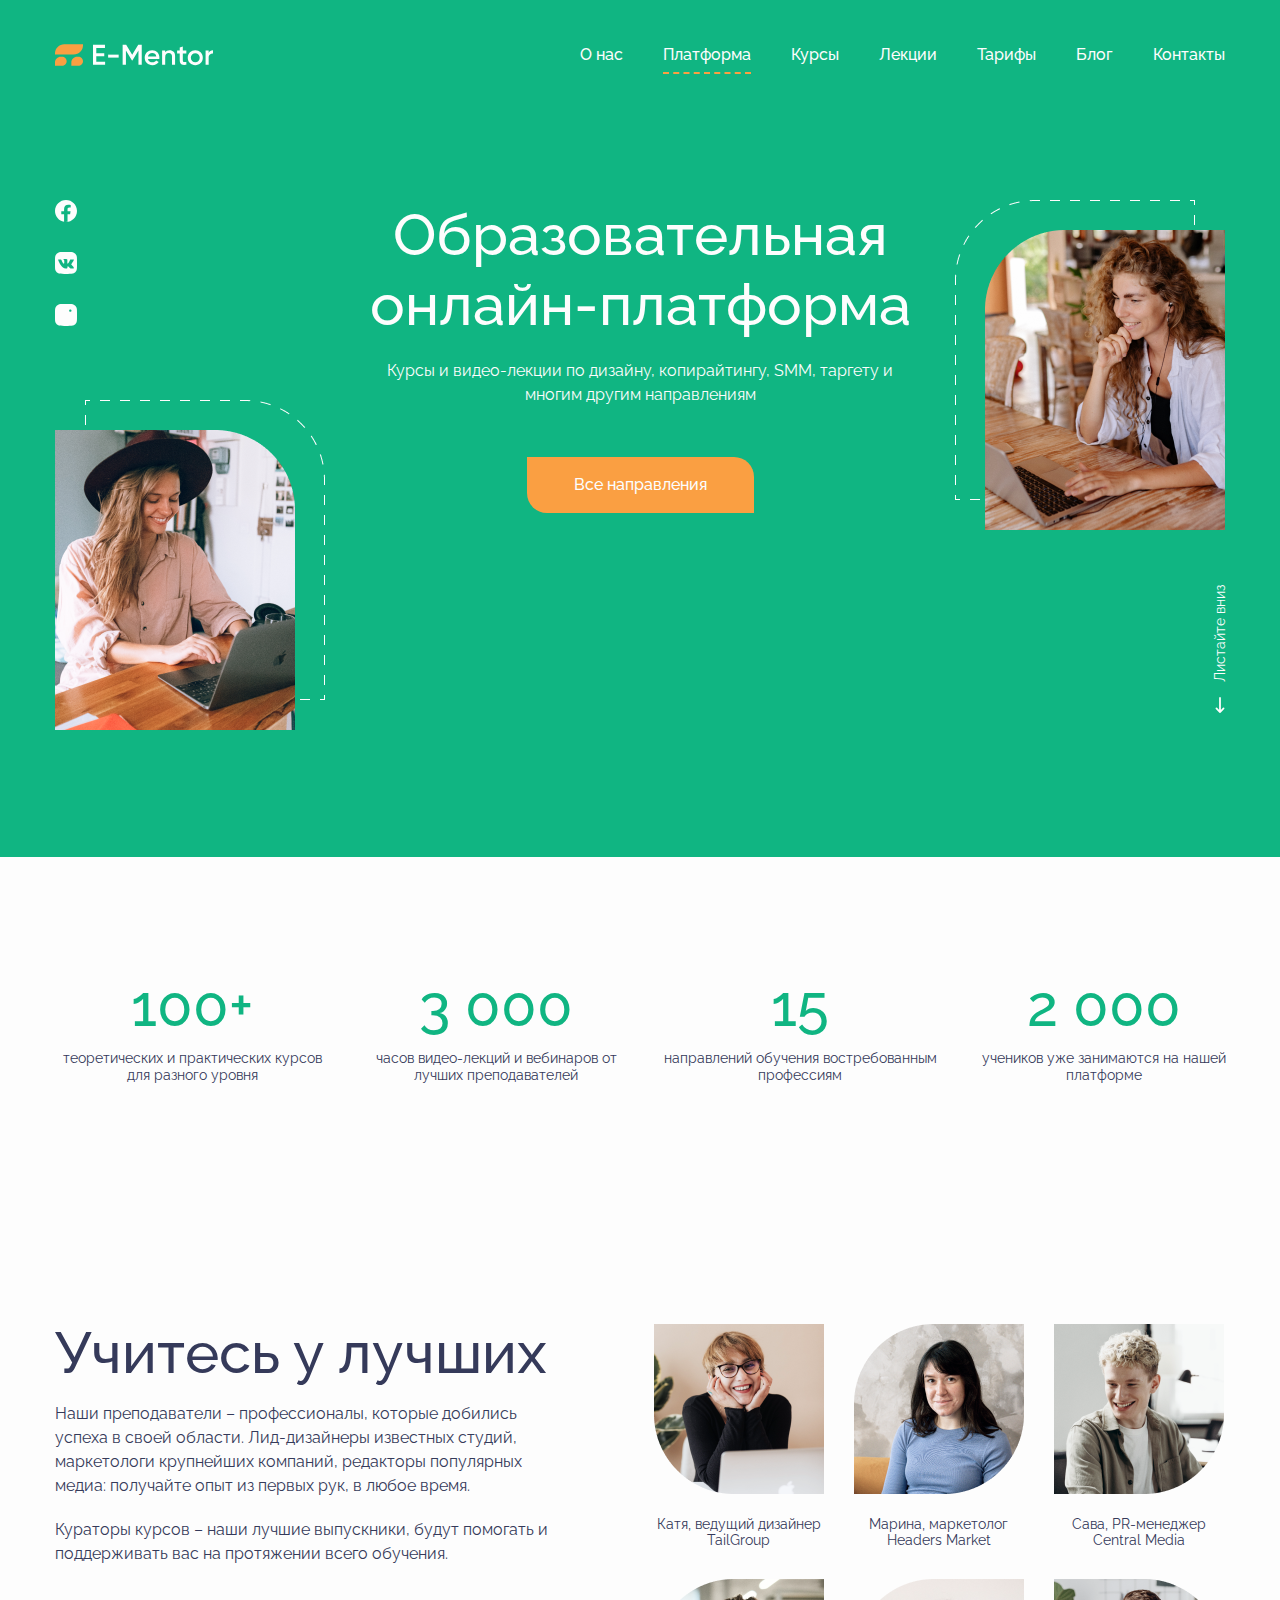
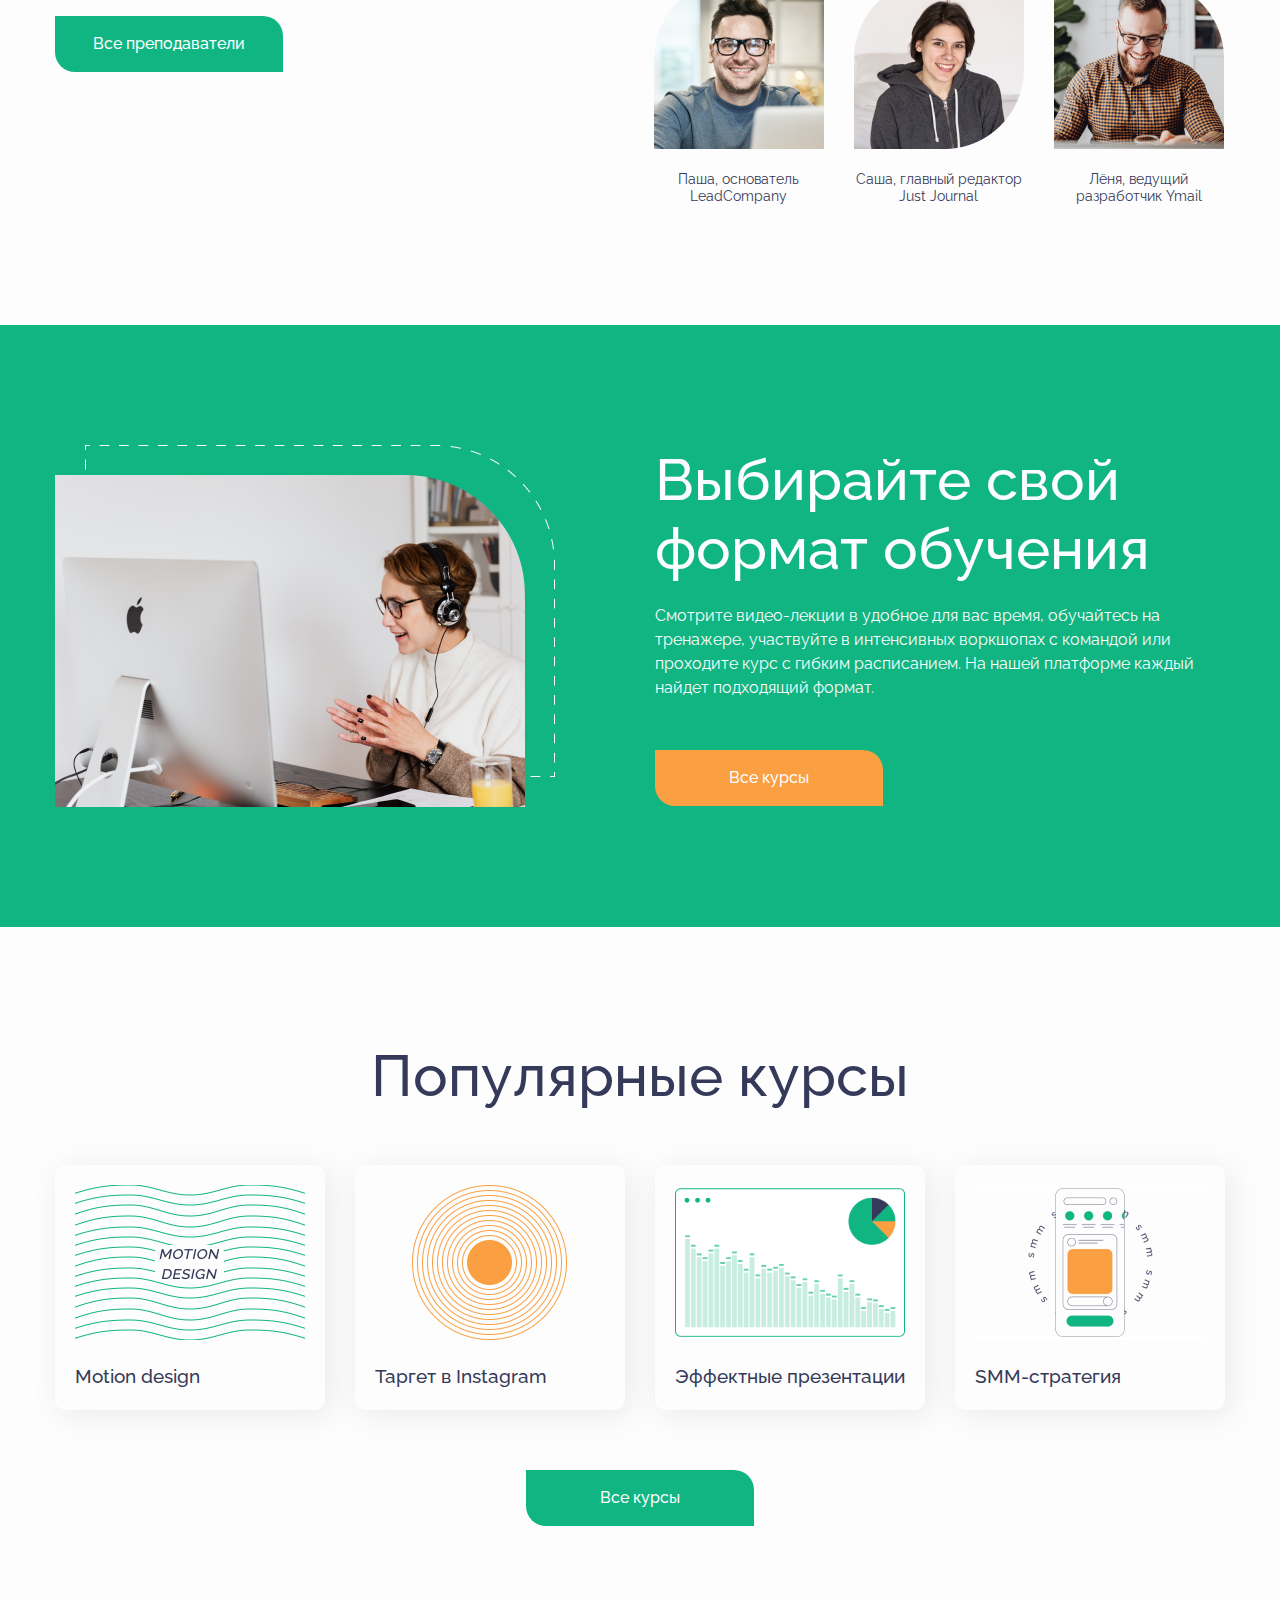
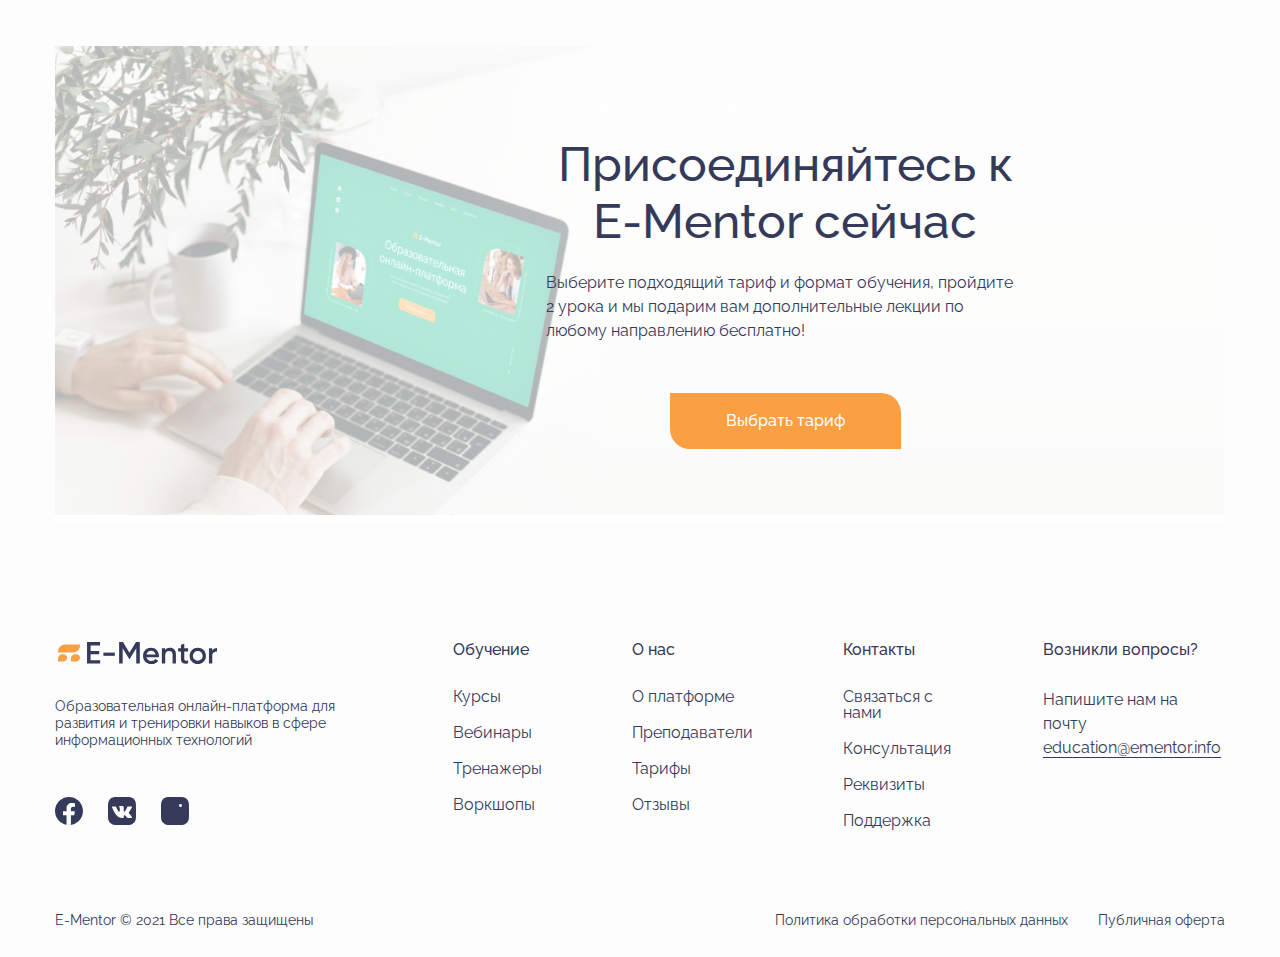
==== commit 94a46c0e: "correct mistake in HTML" ====
--- a/index.html
+++ b/index.html
@@ -7,7 +7,7 @@
     <meta name="viewport" content="width=device-width, initial-scale=1.0">
     <link rel="stylesheet" href="https://fonts.googleapis.com/css2?family=Raleway:wght@400;500&display=swap">
     <link rel="stylesheet"
-        href="https://cdnjs.cloudflare.com/ajax/libs/modern-normalize/1.1.0/modern-normalize.min.css" />
+        href="https://cdnjs.cloudflare.com/ajax/libs/modern-normalize/1.1.0/modern-normalize.min.css">
     <link rel="stylesheet" href="./css/main.min.css">
     <title>E-mentor</title>
 </head>
@@ -208,7 +208,7 @@
         <section class="join">
             <div class="join__container container">
                 <div class="join__wrapper-img">
-                    <img src="./img/join/note.jpg" class="join__img-bg">
+                    <img src="./img/join/note.jpg" alt="notebook" class="join__img-bg">
                 </div>
                 <div class="join__content">
                     <h2 class="join__title">Присоединяйтесь
--- a/css/main.min.css
+++ b/css/main.min.css
@@ -1 +1 @@
-h1,h2,h3,h4,h5,h6,p{margin:0;padding:0}ul{list-style:none;padding:0;margin:0}a{text-decoration:none;padding:0;margin:0}button:active,button:focus{outline:none}.header__link:active,.header__link:focus{outline:none}.header-courses__link:active,.header-courses__link:focus{outline:none}body{font-family:"Raleway";font-size:16px;font-weight:400;background-color:#fdfdfd;color:#353a5a;line-height:1.5}.container{max-width:1200px;margin:0 auto;padding-left:15px;padding-right:15px;padding-top:120px;padding-bottom:120px}.button-orange{font-family:"Raleway";font-size:16px;font-weight:500;line-height:1;color:#fdfdfd;background-color:#fa9f42;border-radius:0px 20px;border:#fa9f42;cursor:pointer}.button-orange:hover,.button-orange:focus{background:rgba(0,0,0,0);color:#fdfdfd;box-shadow:inset 0 0 0 3px #fa9f42;transition:box-shadow 250ms cubic-bezier(0.4, 0, 0.2, 1)}.button-green{font-family:"Raleway";font-size:16px;font-weight:500;line-height:1;color:#fdfdfd;background-color:#10b582;border-radius:0px 20px;border:#10b582;cursor:pointer}.button-green:hover,.button-green:focus{background:rgba(0,0,0,0);color:#353a5a;box-shadow:inset 0 0 0 3px #10b582;transition:box-shadow 250ms cubic-bezier(0.4, 0, 0.2, 1)}.active{padding-bottom:8px;border-bottom:2px dashed #fa9f42}.header{background-color:#10b582}.header__body{display:flex;align-items:center;column-gap:80px;padding:40px 0px 40px 0px}.header__container{padding-top:0px;padding-bottom:0px}.header__list{display:flex;justify-content:center;column-gap:40px}.header__link{color:#fdfdfd;font-weight:500;line-height:1}.header__link:hover,.header__link:focus{padding-bottom:8px;border-bottom:2px dashed #fa9f42}.header__burger-icon{display:none;width:40px;height:40px;fill:#fdfdfd}@media screen and (max-width: 991.98px){.header__body{column-gap:30px;padding:20px 0px 20px 0px}.header__list{column-gap:20px}}@media screen and (max-width: 767.98px){.header__body{justify-content:space-around}.header__nav{display:none}.header__burger-icon{display:block}}.header-courses__container{width:1200px;margin:0 auto;padding:0px 15px}.header-courses__body{display:flex;align-items:center;padding-top:40px;padding-bottom:58px}.header-courses__logo-link{display:flex;align-items:center}.header-courses__logo-icon{width:28px;height:30px}.header-courses__logo-text{padding-left:10px;width:130px;height:22px;fill:#353a5a}.header-courses__nav{margin-left:auto}.header-courses__list{display:flex;justify-content:center;column-gap:40px}.header-courses__link{color:#353a5a;font-weight:500;line-height:1}.header-courses__link:hover,.header-courses__link:focus{padding-bottom:8px;border-bottom:2px dashed #fa9f42}.hero{background-color:#10b582}.hero__container{padding-top:90px}.hero__body{display:flex}.hero__social{margin-bottom:104px}.hero__items{margin-bottom:30px}.hero__items:last-child{margin-bottom:0px}.hero__link{position:relative}.hero__icon{display:block;width:22px;height:22px;fill:#fdfdfd}.hero__box-img-bottom{position:relative}.hero__img-bottom{position:relative;z-index:1000}.hero__img-dashlinedown{position:absolute;z-index:10;top:-30px;right:-30px;width:240px;height:300px}.hero__content{width:542px;margin:0 auto;text-align:center}.hero__box-logo{display:flex;justify-content:center;align-items:center;margin-top:92px;margin-bottom:40px}.hero__logo-link{display:flex;align-items:center}.hero__logo-icon{width:28px;height:30px}.hero__logo-text{padding-left:10px;width:130px;height:22px;fill:#fdfdfd}.hero__title{font-size:58px;font-weight:500;line-height:1.2;color:#fdfdfd;margin-bottom:20px}.hero__subtitle{color:#fdfdfd;margin-bottom:50px}.hero__button{padding:20px 47px}.hero__box-right{position:relative;padding-top:30px}.hero__img-top{margin-bottom:101px;position:relative;z-index:100}.hero__img-dashline-top{position:absolute;z-index:10;width:240px;height:300px;top:0px;right:30px}.hero__navigation{position:relative;right:-165px;bottom:0;display:flex;align-items:center;gap:15px;background-color:inherit;border:inherit;font-size:14px;line-height:1;color:#fdfdfd;transform:rotate(-90deg);cursor:pointer}.hero__arrow{width:16px;height:20px;transform:rotate(90deg)}@media screen and (max-width: 1199.98px){.hero__content{padding:0px 15px}.hero__title{font-size:48px}}@media screen and (max-width: 991.98px){.hero__container{padding-top:30px}.hero__box-img-bottom{display:none}.hero__box-right{display:none}.hero__title{font-size:38px}}@media screen and (max-width: 767.98px){.hero__container{padding-bottom:60px}.hero__title{font-size:28px}.hero__subtitle{margin-bottom:20px}}@media screen and (max-width: 479.98px){.hero__container{padding-bottom:30px}.hero__social{display:none}}.ourstatistic__list{display:flex;gap:30px}.ourstatistic__item{text-align:center}.ourstatistic__title{margin-bottom:15px;font-size:58px;font-weight:500;line-height:1;color:#10b582}.ourstatistic__subtitle{width:274px;font-size:14px;line-height:1.2}@media screen and (max-width: 1199.98px){.ourstatistic__list{justify-content:center;flex-wrap:wrap}.ourstatistic__title{font-size:48px}}@media screen and (max-width: 991.98px){.ourstatistic__container{padding-top:60px;padding-bottom:60px}.ourstatistic__title{font-size:38px}}@media screen and (max-width: 767.98px){.ourstatistic__container{padding-top:30px;padding-bottom:30px}.ourstatistic__list{gap:15px}.ourstatistic__title{font-size:28px}}.study__body{display:flex}.study__content{width:48%;margin-right:100px}.study__title{margin-bottom:20px;font-size:58px;font-weight:500;line-height:1}.study__text-more{margin-bottom:20px}.study__text-little{margin-bottom:50px}.study__button{padding:20px 38px}.study__foto-list{display:flex;gap:30px;flex-wrap:wrap;width:55%}.study__item{width:170px}.study__subtitle{font-size:14px;line-height:1.2;text-align:center;margin-top:15px}@media screen and (max-width: 1199.98px){.study__title{font-size:48px}}@media screen and (max-width: 991.98px){.study__container{padding-top:60px;padding-bottom:60px}.study__content{margin-right:50px}.study__title{font-size:38px}.study__text-little{margin-bottom:20px}.study__foto-list{gap:15px}}@media screen and (max-width: 767.98px){.study__container{padding-top:30px;padding-bottom:30px}.study__body{flex-direction:column}.study__content{display:flex;flex-direction:column;align-items:center;justify-content:center;width:100%;margin-bottom:20px}.study__title{font-size:28px}.study__foto-list{justify-content:center;width:100%}}.choise{background-color:#10b582}.choise__body{display:flex;position:relative}.choise__img{position:relative;z-index:100;margin-top:30px}.choise__img-dashline{position:absolute;z-index:10;width:470px;height:332px;top:0px;left:30px}.choise__content{margin-left:130px;color:#fdfdfd}.choise__title{font-size:58px;font-weight:500;line-height:1.2;margin-bottom:20px}.choise__text{margin-bottom:50px}.choise__button{padding:20px 74px}@media screen and (max-width: 1199.98px){.choise__title{font-size:48px}.choise__content{margin-left:60px}}@media screen and (max-width: 991.98px){.choise__container{padding-top:60px;padding-bottom:60px}.choise__body{flex-direction:column-reverse}.choise__content{display:flex;justify-content:center;align-items:center;flex-direction:column;margin-left:0px;margin-bottom:20px}.choise__title{font-size:38px}.choise__text{margin-bottom:20px}.choise__img-dashline{display:none}.choise__img{margin-top:0px;max-width:100%;max-height:100%;object-fit:contain}}@media screen and (max-width: 767.98px){.choise__container{padding-top:30px;padding-bottom:30px}.choise__title{font-size:28px}}.popular__title{margin-bottom:60px;font-size:58px;font-weight:500;line-height:1;text-align:center}.popular__list{display:flex;gap:30px;margin-bottom:60px}.popular__item{max-width:270px;padding:20px;border-radius:10px;box-shadow:5px 5px 30px 0px rgba(101,101,101,.12);transition:box-shadow 300ms cubic-bezier(0.4, 0, 0.2, 1)}.popular__item:hover{box-shadow:5px 5px 30px 0px rgba(101,101,101,.4)}.popular__img{max-width:100%;max-height:100%;object-fit:contain}.popular__subtitle{margin-top:15px;font-weight:500}.popular__box-button{text-align:center}.popular__button{padding:20px 74px}@media screen and (max-width: 1199.98px){.popular__list{flex-wrap:wrap;justify-content:center}.popular__title{font-size:48px;margin-bottom:30px}}@media screen and (max-width: 991.98px){.popular__container{padding-top:60px;padding-bottom:60px}.popular__title{font-size:38px}.popular__list{display:flex;gap:15px;margin-bottom:20px}}@media screen and (max-width: 767.98px){.popular__container{padding-top:30px;padding-bottom:30px}.popular__title{font-size:28px}.popular__img{max-width:100%;max-height:100%;object-fit:contain}}.join{position:relative}.join__wrapper-img{position:relative;max-width:100%;max-height:100%;object-fit:cover}.join__wrapper-img::after{content:"";position:absolute;display:block;top:0px;left:0px;width:100%;height:100%;background-color:rgba(255,255,255,0)}.join__img-bg{max-width:100%;max-height:100%;object-fit:cover}.join__container{padding-top:0px;padding-bottom:0px}.join__content{position:absolute;top:60px;right:20%;max-width:508px}.join__title{margin-bottom:20px;font-size:58px;font-weight:500;line-height:1.2}.join__subtitle{margin-bottom:50px}.join__button{padding:20px 56px}.join__button:hover,.join__button:focus{color:#353a5a}@media screen and (max-width: 1499.98px){.join__wrapper-img::after{background-color:rgba(255,255,255,.7)}.join__content{display:flex;flex-direction:column;align-items:center;padding-top:30px;padding-left:30px}.join__title{text-align:center;font-size:48px}}@media screen and (max-width: 1199.98px){.join__content{padding-top:0px;top:30px}}@media screen and (max-width: 991.98px){.join__container{padding-top:60px;padding-bottom:60px}.join__content{padding-top:30px;top:60px}.join__title{font-size:38px}.join__subtitle{margin-bottom:20px}}@media screen and (max-width: 767.98px){.join__container{padding-top:30px;padding-bottom:30px}.join__content{max-width:100%}.join__title{font-size:28px}}@media screen and (max-width: 719.98px){.join__wrapper-img{display:none}.join__content{position:relative;top:0px;right:0px;padding-top:0px;padding-left:0px}}.footer__container{padding-bottom:30px}.footer__body{display:flex;justify-content:center;margin-bottom:80px}.footer__content{margin-right:100px}.footer__logo{margin-bottom:27px}.footer__icon-logo{width:28px;height:22px}.footer__icon-text{width:130px;height:22px;fill:#353a5a}.footer__text{margin-bottom:47px;font-size:14px;line-height:1.2}.footer__social{display:flex;column-gap:25px}.footer__item-icon{width:28px;height:30px;fill:#353a5a}.footer__list{display:flex;margin-right:68px;column-gap:90px}.footer__list-item{display:flex;flex-direction:column;row-gap:20px}.last{width:132px}.footer__list-title{margin-bottom:11px;font-size:16px;font-weight:500;line-height:1}.footer__list-link:hover{text-decoration:underline}.footer__list-subtitle{font-size:16px;font-weight:400;line-height:16px;color:#353a5a}.footer__questions-title{margin-bottom:30px;width:182px;font-size:16px;font-weight:500;line-height:1}.footer__questions-link{font-size:16px;font-weight:400;line-height:16px;color:#353a5a;border-bottom:1px solid #353a5a}.footer__bottom{display:flex;font-size:14px;line-height:1}.footer__bottom-copy{margin-right:auto}.footer__bottom-link{color:#353a5a}.footer__bottom-policy{margin-right:30px}@media screen and (max-width: 1199.98px){.footer__content{margin-right:50px}.footer__list{margin-right:40px;column-gap:45px}}@media screen and (max-width: 991.98px){.footer__container{padding-top:60px}.footer__body{flex-wrap:wrap;justify-content:flex-start;row-gap:40px}.footer__logo{margin-bottom:15px}.footer__text{margin-bottom:20px}.footer__questions-title{margin-bottom:15px}}@media screen and (max-width: 767.98px){.footer__container{padding-top:30px}.footer__body{margin-bottom:40px}.footer__bottom{flex-wrap:wrap;gap:20px}}@media screen and (max-width: 479.98px){.footer__list{flex-wrap:wrap;margin-right:0px;gap:30px}}.courses__container{width:1170px;padding:70px 15px 80px 15px;margin:0 auto}.courses__title{margin-bottom:40px;font-size:58px;font-weight:500;line-height:1.2}.courses__img{margin-bottom:40px}.courses__subtitle{margin-bottom:25px}.courses__text-first{padding-bottom:15px}.courses__text-second{padding-bottom:15px}.courses__text-third{padding-bottom:15px}.statistic__container{width:1170px;margin:0 auto;padding:0px 15px 120px 15px}.statistic__list{display:flex;gap:30px}.statistic__item{text-align:center}.statistic__title{margin-bottom:15px;font-size:58px;font-weight:500;line-height:1;color:#10b582}.statistic__subtitle{width:274px;font-size:14px;line-height:1.2}.knoweledge{background-color:#10b582}.knoweledge__body{display:flex;flex-direction:row-reverse;justify-content:center;align-items:center;position:relative}.knoweledge__img{position:relative;z-index:100}.knoweledge__img-dashline{position:absolute;z-index:10;width:540px;height:286px;top:-20px;right:35px}.knoweledge__content{margin-right:90px;color:#fdfdfd}.knoweledge__title{margin-bottom:20px;font-size:58px;font-weight:500;line-height:1.2}.knoweledge__text{margin-bottom:50px;width:478px}.knoweledge__button{padding:20px 68px}.oncourses__title{margin-bottom:85px;font-size:58px;font-weight:500;line-height:1;text-align:center}.oncourses__list{margin-bottom:80px;display:flex;column-gap:30px}.oncourses__item{padding:25px 15px;width:270px;box-shadow:5px 5px 30px rgba(101,101,101,.12);border-radius:10px}.oncourses__box-icon{display:flex}.oncourses__icon{width:18px;height:18px}.oncourses__list-title{margin-bottom:15px;margin-left:8px;font-weight:500;line-height:1}.oncourses__subtitle{font-size:14px;line-height:1.2}.oncourses__box-button{text-align:center}.oncourses__button{padding:20px 46px;font-weight:500;line-height:1}.discount{background-image:url("../img/discount/funnygirl.png");background-position:center;background-repeat:no-repeat;background-size:cover;width:1440px;margin:0 auto}.discount__container{width:1200px;margin:0 auto;padding:0px 15px}.discount__content{padding:120px 0px;margin-left:auto;width:508px}.discount__title{margin-bottom:20px;font-size:58px;font-weight:500;line-height:1.2}.discount__subtitle{margin-bottom:50px}.discount__button{padding:20px 68px}.discount__button:hover,.discount__button:focus{color:#353a5a}.faq__title{margin-bottom:90px;font-size:58px;font-weight:500;line-height:1.2;text-align:center}.faq__item{margin-bottom:30px;box-shadow:5px 5px 30px rgba(101,101,101,.12);border-radius:10px}.faq__item:last-child{margin-bottom:0px}details{display:block}summary{display:inline-block;cursor:pointer;position:relative}summary::before{content:"";position:absolute;display:block;background:url("../icon/open.svg");background-repeat:no-repeat;background-size:contain;background-position:center;width:33px;height:33px;top:28px;right:-450px;transition:transform .5s}details[open]>summary::before{background:url("../icon/close.svg");transform:scale(1, -1)}summary~*{padding:0 1em 0 1em}details[open] summary~*{animation:sweep .5s ease-in-out}@keyframes sweep{0%{opacity:0}100%{opacity:1}}.faq__subtitle{padding:30px 0px 30px 30px;width:690px;font-size:22px;font-weight:500;line-height:1.3}.faq__text{padding:0px 30px 30px 30px;line-height:1.3}/*# sourceMappingURL=main.min.css.map */+h1,h2,h3,h4,h5,h6,p{margin:0;padding:0}ul{list-style:none;padding:0;margin:0}a{text-decoration:none;padding:0;margin:0}button:active,button:focus{outline:none}.header__link:active,.header__link:focus{outline:none}.header-courses__link:active,.header-courses__link:focus{outline:none}body{font-family:"Raleway";font-size:16px;font-weight:400;background-color:#fdfdfd;color:#353a5a;line-height:1.5}.container{max-width:1200px;margin:0 auto;padding-left:15px;padding-right:15px;padding-top:120px;padding-bottom:120px}.button-orange{font-family:"Raleway";font-size:16px;font-weight:500;line-height:1;color:#fdfdfd;background-color:#fa9f42;border-radius:0px 20px;border:#fa9f42;cursor:pointer}.button-orange:hover,.button-orange:focus{background:rgba(0,0,0,0);color:#fdfdfd;box-shadow:inset 0 0 0 3px #fa9f42;transition:box-shadow 250ms cubic-bezier(0.4, 0, 0.2, 1)}.button-green{font-family:"Raleway";font-size:16px;font-weight:500;line-height:1;color:#fdfdfd;background-color:#10b582;border-radius:0px 20px;border:#10b582;cursor:pointer}.button-green:hover,.button-green:focus{background:rgba(0,0,0,0);color:#353a5a;box-shadow:inset 0 0 0 3px #10b582;transition:box-shadow 250ms cubic-bezier(0.4, 0, 0.2, 1)}.active{padding-bottom:8px;border-bottom:2px dashed #fa9f42}.header{background-color:#10b582}.header__body{display:flex;align-items:center;column-gap:80px;padding:40px 0px 40px 0px}.header__container{padding-top:0px;padding-bottom:0px}.header__nav{margin-left:auto}.header__list{display:flex;justify-content:center;column-gap:40px}.header__link{color:#fdfdfd;font-weight:500;line-height:1}.header__link:hover,.header__link:focus{padding-bottom:8px;border-bottom:2px dashed #fa9f42}.header__burger-icon{display:none;width:40px;height:40px;fill:#fdfdfd}@media screen and (max-width: 991.98px){.header__body{column-gap:30px;padding:20px 0px 20px 0px}.header__list{column-gap:20px}}@media screen and (max-width: 767.98px){.header__body{justify-content:space-around}.header__nav{display:none}.header__burger-icon{display:block}}.header-courses__container{padding-top:0px;padding-bottom:0px}.header-courses__body{display:flex;align-items:center;padding-top:40px;padding-bottom:40px}.header-courses__logo-link{display:flex;align-items:center}.header-courses__logo-icon{width:28px;height:30px}.header-courses__logo-text{padding-left:10px;width:130px;height:22px;fill:#353a5a}.header-courses__nav{margin-left:auto}.header-courses__list{display:flex;justify-content:center;column-gap:40px}.header-courses__link{color:#353a5a;font-weight:500;line-height:1}.header-courses__link:hover,.header-courses__link:focus{padding-bottom:8px;border-bottom:2px dashed #fa9f42}.header-courses__burger-icon{display:none;width:40px;height:40px;fill:#353a5a}@media screen and (max-width: 991.98px){.header-courses__body{column-gap:30px;padding:20px 0px 20px 0px}.header-courses__list{column-gap:20px}}@media screen and (max-width: 767.98px){.header-courses__body{justify-content:space-around}.header-courses__nav{display:none}.header-courses__burger-icon{display:block}}.hero{background-color:#10b582}.hero__container{padding-top:90px}.hero__body{display:flex}.hero__social{margin-bottom:104px}.hero__items{margin-bottom:30px}.hero__items:last-child{margin-bottom:0px}.hero__link{position:relative}.hero__icon{display:block;width:22px;height:22px;fill:#fdfdfd}.hero__box-img-bottom{position:relative}.hero__img-bottom{position:relative;z-index:1000}.hero__img-dashlinedown{position:absolute;z-index:10;top:-30px;right:-30px;width:240px;height:300px}.hero__content{width:542px;margin:0 auto;text-align:center}.hero__box-logo{display:flex;justify-content:center;align-items:center;margin-top:92px;margin-bottom:40px}.hero__logo-link{display:flex;align-items:center}.hero__logo-icon{width:28px;height:30px}.hero__logo-text{padding-left:10px;width:130px;height:22px;fill:#fdfdfd}.hero__title{font-size:58px;font-weight:500;line-height:1.2;color:#fdfdfd;margin-bottom:20px}.hero__subtitle{color:#fdfdfd;margin-bottom:50px}.hero__button{padding:20px 47px}.hero__box-right{position:relative;padding-top:30px}.hero__img-top{margin-bottom:101px;position:relative;z-index:100}.hero__img-dashline-top{position:absolute;z-index:10;width:240px;height:300px;top:0px;right:30px}.hero__navigation{position:relative;right:-165px;bottom:0;display:flex;align-items:center;gap:15px;background-color:inherit;border:inherit;font-size:14px;line-height:1;color:#fdfdfd;transform:rotate(-90deg);cursor:pointer}.hero__arrow{width:16px;height:20px;transform:rotate(90deg)}@media screen and (max-width: 1199.98px){.hero__content{padding:0px 15px}.hero__title{font-size:48px}}@media screen and (max-width: 991.98px){.hero__container{padding-top:30px}.hero__box-img-bottom{display:none}.hero__box-right{display:none}.hero__title{font-size:38px}}@media screen and (max-width: 767.98px){.hero__container{padding-bottom:60px}.hero__title{font-size:28px}.hero__subtitle{margin-bottom:20px}}@media screen and (max-width: 479.98px){.hero__container{padding-bottom:30px}.hero__social{display:none}}.ourstatistic__list{display:flex;gap:30px}.ourstatistic__item{text-align:center}.ourstatistic__title{margin-bottom:15px;font-size:58px;font-weight:500;line-height:1;color:#10b582}.ourstatistic__subtitle{width:274px;font-size:14px;line-height:1.2}@media screen and (max-width: 1199.98px){.ourstatistic__list{justify-content:center;flex-wrap:wrap}.ourstatistic__title{font-size:48px}}@media screen and (max-width: 991.98px){.ourstatistic__container{padding-top:60px;padding-bottom:60px}.ourstatistic__title{font-size:38px}}@media screen and (max-width: 767.98px){.ourstatistic__container{padding-top:30px;padding-bottom:30px}.ourstatistic__list{gap:15px}.ourstatistic__title{font-size:28px}}.study__body{display:flex}.study__content{width:48%;margin-right:100px}.study__title{margin-bottom:20px;font-size:58px;font-weight:500;line-height:1}.study__text-more{margin-bottom:20px}.study__text-little{margin-bottom:50px}.study__button{padding:20px 38px}.study__foto-list{display:flex;gap:30px;flex-wrap:wrap;width:55%}.study__item{width:170px}.study__subtitle{font-size:14px;line-height:1.2;text-align:center;margin-top:15px}@media screen and (max-width: 1199.98px){.study__title{font-size:48px}}@media screen and (max-width: 991.98px){.study__container{padding-top:60px;padding-bottom:60px}.study__content{margin-right:50px}.study__title{font-size:38px}.study__text-little{margin-bottom:20px}.study__foto-list{gap:15px}}@media screen and (max-width: 767.98px){.study__container{padding-top:30px;padding-bottom:30px}.study__body{flex-direction:column}.study__content{display:flex;flex-direction:column;align-items:center;justify-content:center;width:100%;margin-bottom:20px}.study__title{font-size:28px}.study__foto-list{justify-content:center;width:100%}}.choise{background-color:#10b582}.choise__body{display:flex;position:relative}.choise__img{position:relative;z-index:100;max-width:100%;max-height:100%;object-fit:contain;margin-top:30px}.choise__img-dashline{position:absolute;z-index:10;width:470px;height:332px;top:0px;left:30px}.choise__content{margin-left:130px;color:#fdfdfd}.choise__title{font-size:58px;font-weight:500;line-height:1.2;margin-bottom:20px}.choise__text{margin-bottom:50px}.choise__button{padding:20px 74px}@media screen and (max-width: 1199.98px){.choise__title{font-size:48px}.choise__content{margin-left:60px}}@media screen and (max-width: 991.98px){.choise__container{padding-top:60px;padding-bottom:60px}.choise__body{flex-direction:column-reverse}.choise__content{display:flex;justify-content:center;align-items:center;flex-direction:column;margin-left:0px;margin-bottom:20px}.choise__title{font-size:38px}.choise__text{margin-bottom:20px}.choise__img-dashline{display:none}.choise__img{margin-top:0px}}@media screen and (max-width: 767.98px){.choise__container{padding-top:30px;padding-bottom:30px}.choise__title{font-size:28px}}.popular__title{margin-bottom:60px;font-size:58px;font-weight:500;line-height:1;text-align:center}.popular__list{display:flex;gap:30px;margin-bottom:60px}.popular__item{max-width:270px;padding:20px;border-radius:10px;box-shadow:5px 5px 30px 0px rgba(101,101,101,.12);transition:box-shadow 300ms cubic-bezier(0.4, 0, 0.2, 1)}.popular__item:hover{box-shadow:5px 5px 30px 0px rgba(101,101,101,.4)}.popular__img{max-width:100%;max-height:100%;object-fit:contain}.popular__subtitle{margin-top:15px;font-weight:500}.popular__box-button{text-align:center}.popular__button{padding:20px 74px}@media screen and (max-width: 1199.98px){.popular__list{flex-wrap:wrap;justify-content:center}.popular__title{font-size:48px;margin-bottom:30px}}@media screen and (max-width: 991.98px){.popular__container{padding-top:60px;padding-bottom:60px}.popular__title{font-size:38px}.popular__list{display:flex;gap:15px;margin-bottom:20px}}@media screen and (max-width: 767.98px){.popular__container{padding-top:30px;padding-bottom:30px}.popular__title{font-size:28px}.popular__img{max-width:100%;max-height:100%;object-fit:contain}}.join{position:relative}.join__wrapper-img{position:relative;max-width:100%;max-height:100%;object-fit:cover}.join__wrapper-img::after{content:"";position:absolute;display:block;top:0px;left:0px;width:100%;height:100%;background-color:rgba(255,255,255,0)}.join__img-bg{max-width:100%;max-height:100%;object-fit:cover}.join__container{padding-top:0px;padding-bottom:0px}.join__content{position:absolute;top:60px;right:20%;max-width:508px}.join__title{margin-bottom:20px;font-size:58px;font-weight:500;line-height:1.2}.join__subtitle{margin-bottom:50px}.join__button{padding:20px 56px}.join__button:hover,.join__button:focus{color:#353a5a}@media screen and (max-width: 1499.98px){.join__wrapper-img::after{background-color:rgba(255,255,255,.7)}.join__content{display:flex;flex-direction:column;align-items:center;padding-top:30px;padding-left:30px}.join__title{text-align:center;font-size:48px}}@media screen and (max-width: 1199.98px){.join__content{padding-top:0px;top:30px}}@media screen and (max-width: 991.98px){.join__container{padding-top:60px;padding-bottom:60px}.join__content{padding-top:30px;top:60px}.join__title{font-size:38px}.join__subtitle{margin-bottom:20px}}@media screen and (max-width: 767.98px){.join__container{padding-top:30px;padding-bottom:30px}.join__content{max-width:100%}.join__title{font-size:28px}}@media screen and (max-width: 719.98px){.join__wrapper-img{display:none}.join__content{position:relative;top:0px;right:0px;padding-top:0px;padding-left:0px}}.footer__container{padding-bottom:30px}.footer__body{display:flex;justify-content:center;margin-bottom:80px}.footer__content{margin-right:100px}.footer__logo{margin-bottom:27px}.footer__icon-logo{width:28px;height:22px}.footer__icon-text{width:130px;height:22px;fill:#353a5a}.footer__text{margin-bottom:47px;font-size:14px;line-height:1.2}.footer__social{display:flex;column-gap:25px}.footer__item-icon{width:28px;height:30px;fill:#353a5a}.footer__list{display:flex;margin-right:68px;column-gap:90px}.footer__list-item{display:flex;flex-direction:column;row-gap:20px}.last{width:132px}.footer__list-title{margin-bottom:11px;font-size:16px;font-weight:500;line-height:1}.footer__list-link:hover{text-decoration:underline}.footer__list-subtitle{font-size:16px;font-weight:400;line-height:16px;color:#353a5a}.footer__questions-title{margin-bottom:30px;width:182px;font-size:16px;font-weight:500;line-height:1}.footer__questions-link{font-size:16px;font-weight:400;line-height:16px;color:#353a5a;border-bottom:1px solid #353a5a}.footer__bottom{display:flex;font-size:14px;line-height:1}.footer__bottom-copy{margin-right:auto}.footer__bottom-link{color:#353a5a}.footer__bottom-policy{margin-right:30px}@media screen and (max-width: 1199.98px){.footer__content{margin-right:50px}.footer__list{margin-right:40px;column-gap:45px}}@media screen and (max-width: 991.98px){.footer__container{padding-top:60px}.footer__body{flex-wrap:wrap;justify-content:flex-start;row-gap:40px}.footer__logo{margin-bottom:15px}.footer__text{margin-bottom:20px}.footer__questions-title{margin-bottom:15px}}@media screen and (max-width: 767.98px){.footer__container{padding-top:30px}.footer__body{margin-bottom:40px}.footer__bottom{flex-wrap:wrap;gap:20px}}@media screen and (max-width: 479.98px){.footer__list{flex-wrap:wrap;margin-right:0px;gap:30px}}.courses__container{padding-top:70px;padding-bottom:80px}.courses__title{margin-bottom:40px;font-size:58px;font-weight:500;line-height:1.2}.courses__img{width:100%;height:100%;object-fit:contain;margin-bottom:40px}.courses__subtitle{margin-bottom:25px}.courses__text-first{margin-bottom:15px}.courses__text-second{margin-bottom:15px}@media screen and (max-width: 1199.98px){.courses__title{font-size:48px}}@media screen and (max-width: 991.98px){.courses__container{padding-top:60px;padding-bottom:60px}.courses__title{font-size:38px;margin-bottom:20px}.courses__img{margin-bottom:20px}}@media screen and (max-width: 767.98px){.courses__container{padding-top:30px;padding-bottom:30px}.courses__title{font-size:28px}}@media screen and (max-width: 399.98px){.courses__img{display:none}}.statistic__container{padding-top:0px}.statistic__list{display:flex;gap:30px}.statistic__item{text-align:center}.statistic__title{margin-bottom:15px;font-size:58px;font-weight:500;line-height:1;color:#10b582}.statistic__subtitle{max-width:274px;font-size:14px;line-height:1.2}@media screen and (max-width: 1199.98px){.statistic__title{font-size:48px}}@media screen and (max-width: 991.98px){.statistic__container{padding-bottom:60px}.statistic__list{flex-wrap:wrap;justify-content:center;gap:15px}.statistic__title{font-size:38px}}@media screen and (max-width: 767.98px){.statistic__container{padding-bottom:30px}.statistic__title{font-size:28px}}.knoweledge{background-color:#10b582}.knoweledge__body{display:flex;flex-direction:row-reverse;justify-content:center;align-items:center;position:relative}.knoweledge__img{position:relative;z-index:100;max-width:100%;max-height:100%;object-fit:contain}.knoweledge__img-dashline{position:absolute;z-index:10;width:540px;height:286px;top:-20px;right:35px}.knoweledge__content{margin-right:90px;color:#fdfdfd}.knoweledge__title{margin-bottom:20px;font-size:58px;font-weight:500;line-height:1.2}.knoweledge__text{margin-bottom:50px;max-width:478px}.knoweledge__button{padding:20px 68px}@media screen and (max-width: 1199.98px){.knoweledge__title{font-size:48px}.knoweledge__content{margin-right:40px}}@media screen and (max-width: 991.98px){.knoweledge__container{padding-top:60px;padding-bottom:60px}.knoweledge__body{flex-direction:column-reverse}.knoweledge__content{display:flex;flex-direction:column;justify-content:center;align-items:center;margin-right:0px}.knoweledge__title{font-size:38px}.knoweledge__text{margin-bottom:20px}.knoweledge__img{margin-top:20px}.knoweledge__img-dashline{display:none}}@media screen and (max-width: 767.98px){.knoweledge__container{padding-top:30px;padding-bottom:30px}.knoweledge__title{font-size:28px}}.oncourses__title{margin-bottom:85px;font-size:58px;font-weight:500;line-height:1;text-align:center}.oncourses__list{margin-bottom:80px;display:flex;column-gap:30px}.oncourses__item{min-height:100%;display:flex;flex-direction:column;padding:25px 15px;max-width:270px;box-shadow:5px 5px 30px rgba(101,101,101,.12);border-radius:10px;transition:box-shadow 300ms cubic-bezier(0.4, 0, 0.2, 1)}.oncourses__item:hover{box-shadow:5px 5px 30px 0px rgba(101,101,101,.4)}.oncourses__box-icon{display:flex;flex:1 1 auto}.oncourses__icon{width:18px;height:18px}.oncourses__list-title{margin-bottom:15px;margin-left:8px;font-weight:500;line-height:1}.oncourses__subtitle{font-size:14px;line-height:1.2}.oncourses__box-button{text-align:center}.oncourses__button{padding:20px 46px;font-weight:500;line-height:1}@media screen and (max-width: 1199.98px){.oncourses__title{font-size:48px}}@media screen and (max-width: 991.98px){.oncourses__container{padding-top:60px;padding-bottom:60px}.oncourses__title{font-size:38px;margin-bottom:40px}.oncourses__list{justify-content:center;flex-wrap:wrap;gap:15px;margin-bottom:40px}}@media screen and (max-width: 767.98px){.oncourses__container{padding-top:30px;padding-bottom:30px}.oncourses__title{font-size:28px;margin-bottom:20px}.oncourses__list{margin-bottom:20px}}.discount{position:relative}.discount__wrapper-img{position:relative;max-width:100%;max-height:100%;object-fit:cover}.discount__wrapper-img::after{content:"";position:absolute;display:block;top:0px;left:0px;width:100%;height:100%;background-color:rgba(255,255,255,0)}.discount__img-bg{max-width:100%;max-height:100%;object-fit:cover}.discount__container{padding-top:0px;padding-bottom:0px}.discount__content{position:absolute;top:60px;right:20%;max-width:508px}.discount__title{margin-bottom:20px;font-size:58px;font-weight:500;line-height:1.2}.discount__subtitle{margin-bottom:50px}.discount__button{padding:20px 68px}.discount__button:hover,.discount__button:focus{color:#353a5a}@media screen and (max-width: 1499.98px){.discount__wrapper-img::after{background-color:rgba(255,255,255,.7)}.discount__content{display:flex;flex-direction:column;align-items:center;padding-top:30px;padding-left:30px}.discount__title{text-align:center;font-size:48px}}@media screen and (max-width: 1199.98px){.discount__content{padding-top:0px;top:30px}}@media screen and (max-width: 991.98px){.discount__container{padding-top:60px;padding-bottom:60px}.discount__content{padding-top:30px;top:60px}.discount__title{font-size:38px}.discount__subtitle{margin-bottom:20px}}@media screen and (max-width: 767.98px){.discount__container{padding-top:30px;padding-bottom:30px}.discount__content{max-width:100%;padding-top:0px}.discount__title{font-size:28px}}@media screen and (max-width: 719.98px){.discount__wrapper-img{display:none}.discount__content{position:relative;top:0px;right:0px;padding-top:0px;padding-left:0px}}.faq__title{margin-bottom:90px;font-size:58px;font-weight:500;line-height:1.2;text-align:center}.faq__item{margin-bottom:30px;box-shadow:5px 5px 30px rgba(101,101,101,.12);border-radius:10px;transition:box-shadow 300ms cubic-bezier(0.4, 0, 0.2, 1)}.faq__item:last-child{margin-bottom:0px}.faq__item:hover{box-shadow:5px 5px 30px 0px rgba(101,101,101,.4)}details{display:block}summary{display:inline-block;cursor:pointer;position:relative}details[open]>summary::before{background:url("../icon/close.svg");transform:scale(1, -1)}summary~*{padding:0 1em 0 1em}details[open] summary~*{animation:sweep .5s ease-in-out}@keyframes sweep{0%{opacity:0}100%{opacity:1}}.faq__subtitle{padding:30px;max-width:720px;font-size:22px;font-weight:500;line-height:1.3}.faq__text{padding:30px;line-height:1.3}@media screen and (max-width: 1199.98px){.faq__title{font-size:48px}}@media screen and (max-width: 991.98px){.faq__container{padding-top:60px;padding-bottom:60px}.faq__title{font-size:38px;margin-bottom:40px}.faq__item{margin-bottom:15px}}@media screen and (max-width: 767.98px){.faq__container{padding-top:30px;padding-bottom:30px}.faq__title{font-size:28px;margin-bottom:20px}.faq__subtitle{padding:15px}.faq__text{padding:15px}}/*# sourceMappingURL=main.min.css.map */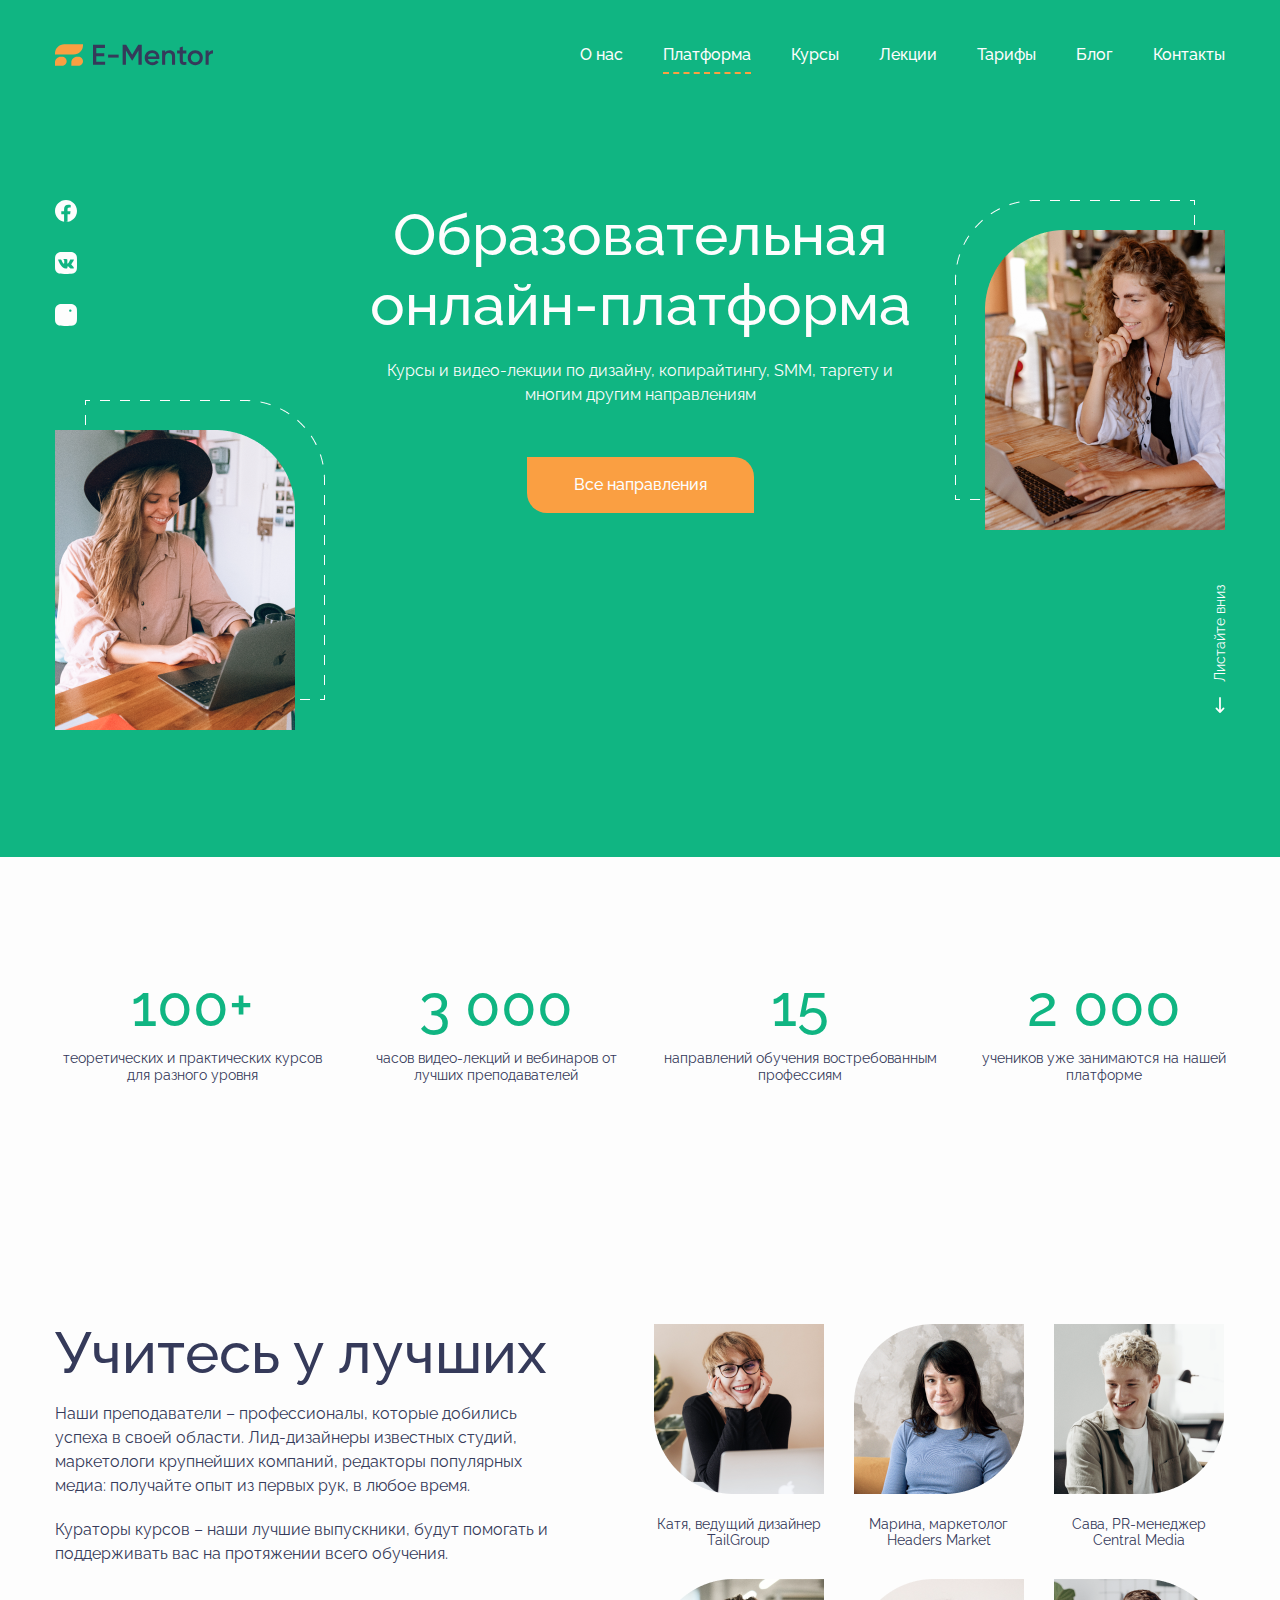
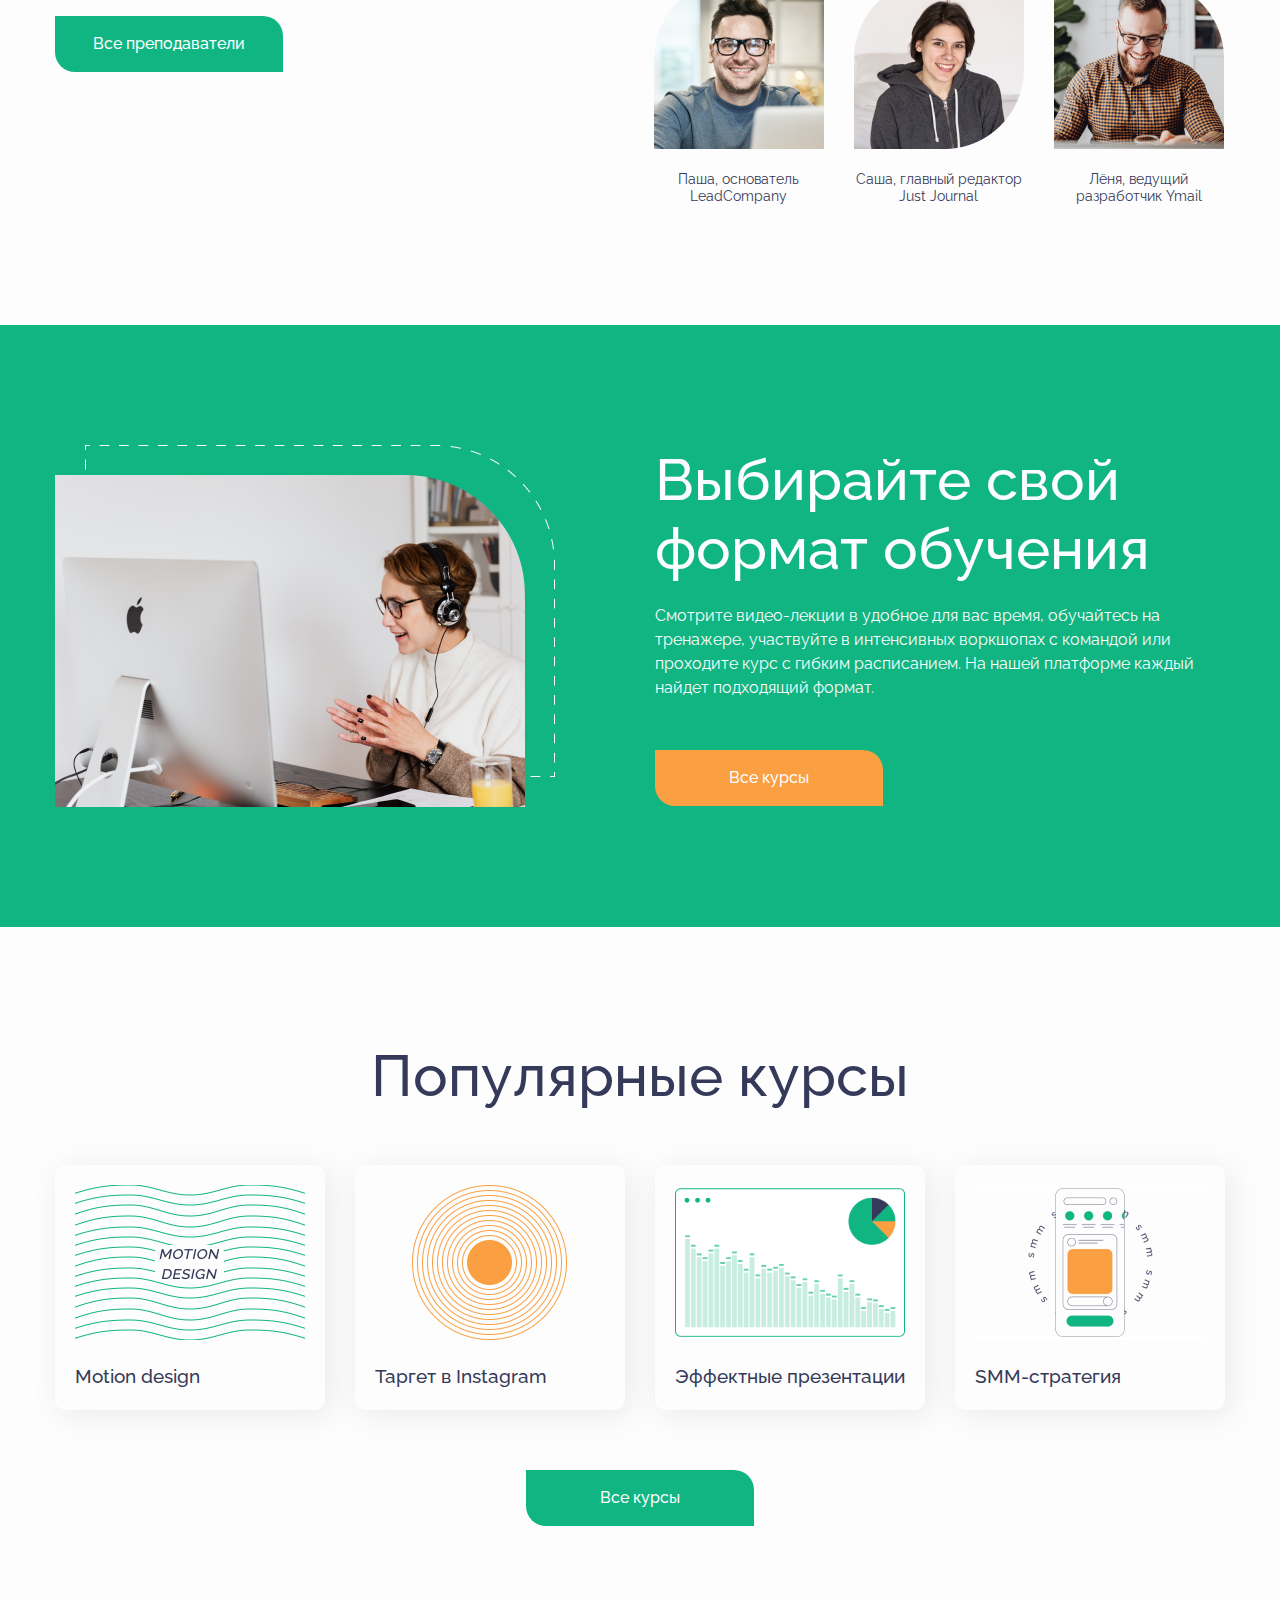
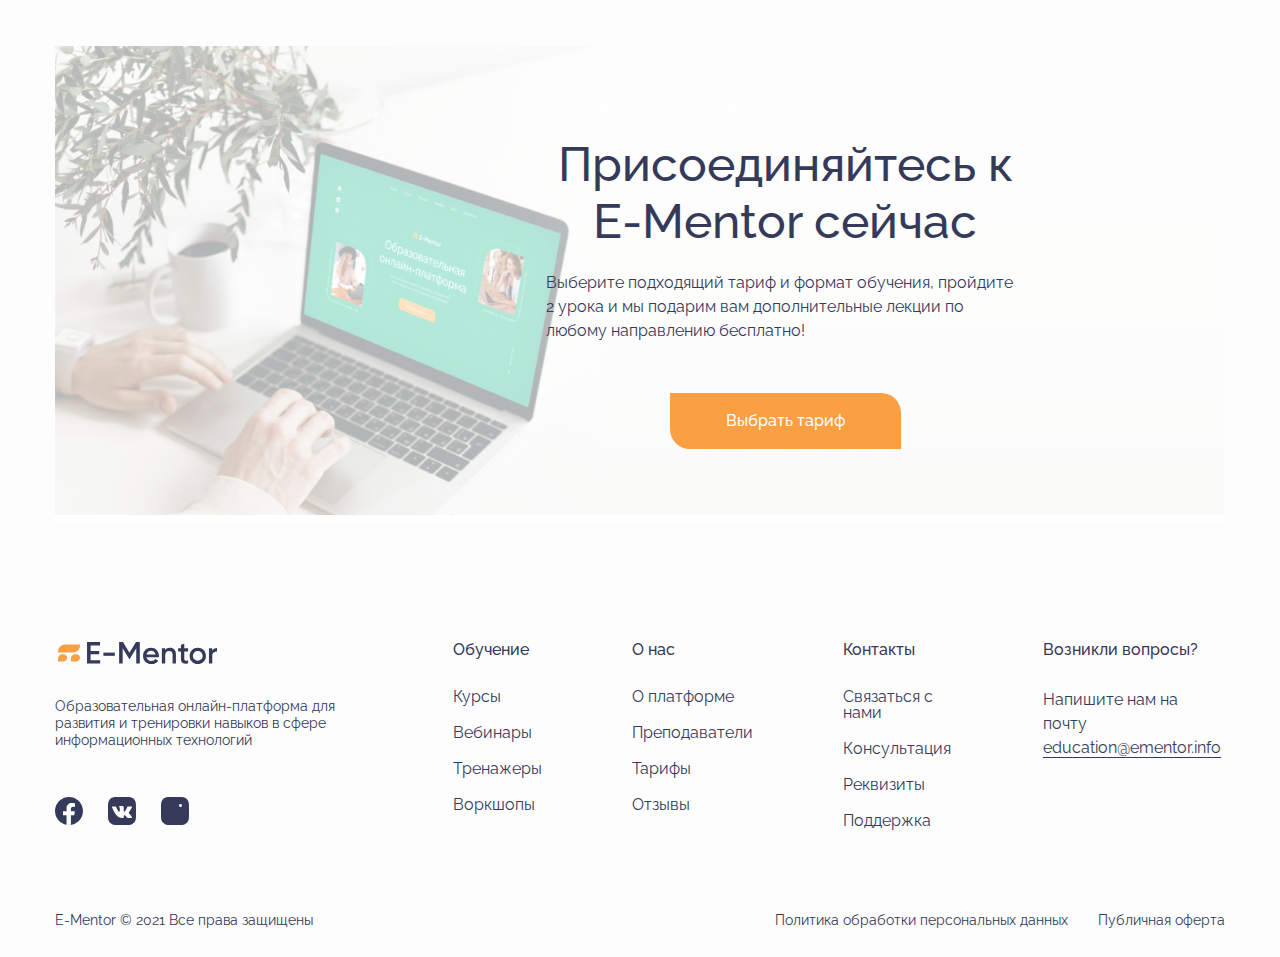
==== commit 6e776f3f: "зробив бургер" ====
--- a/index.html
+++ b/index.html
@@ -20,7 +20,7 @@
                     <svg class="hero__logo-icon">
                         <use href="./icon/sprite.svg#icon-logo"></use>
                     </svg>
-                    <svg class="hero__logo-text">
+                    <svg class="header-courses__logo-text">
                         <use href="./icon/sprite.svg#icon-e-mentor"></use>
                     </svg>
                 </a>
@@ -38,6 +38,37 @@
                 <svg class="header__burger-icon">
                     <use href='./icon/sprite.svg#icon-burger'></use>
                 </svg>
+                <div class="burger__menu">
+                    <div class="burger__container">
+                        <div class="burger__body">
+                            <div class="burger__wrapper-icon">
+                                <a href="./index.html" class="hero__logo-link">
+                                    <svg class="hero__logo-icon">
+                                        <use href="./icon/sprite.svg#icon-logo"></use>
+                                    </svg>
+                                    <svg class="header-courses__logo-text">
+                                        <use href="./icon/sprite.svg#icon-e-mentor"></use>
+                                    </svg>
+                                </a>
+                                <svg class="header__burger-cross">
+                                    <use href='./icon/sprite.svg#icon-cross'></use>
+                                </svg>
+                            </div>
+                            <nav class="burger__nav">
+                                <ul class="burger__list">
+                                    <li class="burger__item"><a href="#" class="burger__link">О нас</a></li>
+                                    <li class="burger__item"><a href="./index.html" class="burger__link">Платформа</a></li>
+                                    <li class="burger__item"><a href="./courses.html" class="burger__link">Курсы</a>
+                                    </li>
+                                    <li class="burger__item"><a href="#" class="burger__link">Лекции</a></li>
+                                    <li class="burger__item"><a href="#" class="burger__link">Тарифы</a></li>
+                                    <li class="burger__item"><a href="#" class="burger__link">Блог</a></li>
+                                    <li class="burger__item"><a href="#" class="burger__link">Контакты</a></li>
+                                </ul>
+                            </nav>
+                        </div>
+                    </div>
+                </div>
             </div>
         </div>
     </header>
@@ -328,7 +359,8 @@
         </div>
     </footer>
 
-    <script src="./scroll.js"></script>
+    <script type="module" src="./js/scroll.js"></script>
+    <script type="module" src="./js/burger.js"></script>
 </body>
 
 </html>--- a/css/main.min.css
+++ b/css/main.min.css
@@ -1 +1 @@
-h1,h2,h3,h4,h5,h6,p{margin:0;padding:0}ul{list-style:none;padding:0;margin:0}a{text-decoration:none;padding:0;margin:0}button:active,button:focus{outline:none}.header__link:active,.header__link:focus{outline:none}.header-courses__link:active,.header-courses__link:focus{outline:none}body{font-family:"Raleway";font-size:16px;font-weight:400;background-color:#fdfdfd;color:#353a5a;line-height:1.5}.container{max-width:1200px;margin:0 auto;padding-left:15px;padding-right:15px;padding-top:120px;padding-bottom:120px}.button-orange{font-family:"Raleway";font-size:16px;font-weight:500;line-height:1;color:#fdfdfd;background-color:#fa9f42;border-radius:0px 20px;border:#fa9f42;cursor:pointer}.button-orange:hover,.button-orange:focus{background:rgba(0,0,0,0);color:#fdfdfd;box-shadow:inset 0 0 0 3px #fa9f42;transition:box-shadow 250ms cubic-bezier(0.4, 0, 0.2, 1)}.button-green{font-family:"Raleway";font-size:16px;font-weight:500;line-height:1;color:#fdfdfd;background-color:#10b582;border-radius:0px 20px;border:#10b582;cursor:pointer}.button-green:hover,.button-green:focus{background:rgba(0,0,0,0);color:#353a5a;box-shadow:inset 0 0 0 3px #10b582;transition:box-shadow 250ms cubic-bezier(0.4, 0, 0.2, 1)}.active{padding-bottom:8px;border-bottom:2px dashed #fa9f42}.header{background-color:#10b582}.header__body{display:flex;align-items:center;column-gap:80px;padding:40px 0px 40px 0px}.header__container{padding-top:0px;padding-bottom:0px}.header__nav{margin-left:auto}.header__list{display:flex;justify-content:center;column-gap:40px}.header__link{color:#fdfdfd;font-weight:500;line-height:1}.header__link:hover,.header__link:focus{padding-bottom:8px;border-bottom:2px dashed #fa9f42}.header__burger-icon{display:none;width:40px;height:40px;fill:#fdfdfd}@media screen and (max-width: 991.98px){.header__body{column-gap:30px;padding:20px 0px 20px 0px}.header__list{column-gap:20px}}@media screen and (max-width: 767.98px){.header__body{justify-content:space-around}.header__nav{display:none}.header__burger-icon{display:block}}.header-courses__container{padding-top:0px;padding-bottom:0px}.header-courses__body{display:flex;align-items:center;padding-top:40px;padding-bottom:40px}.header-courses__logo-link{display:flex;align-items:center}.header-courses__logo-icon{width:28px;height:30px}.header-courses__logo-text{padding-left:10px;width:130px;height:22px;fill:#353a5a}.header-courses__nav{margin-left:auto}.header-courses__list{display:flex;justify-content:center;column-gap:40px}.header-courses__link{color:#353a5a;font-weight:500;line-height:1}.header-courses__link:hover,.header-courses__link:focus{padding-bottom:8px;border-bottom:2px dashed #fa9f42}.header-courses__burger-icon{display:none;width:40px;height:40px;fill:#353a5a}@media screen and (max-width: 991.98px){.header-courses__body{column-gap:30px;padding:20px 0px 20px 0px}.header-courses__list{column-gap:20px}}@media screen and (max-width: 767.98px){.header-courses__body{justify-content:space-around}.header-courses__nav{display:none}.header-courses__burger-icon{display:block}}.hero{background-color:#10b582}.hero__container{padding-top:90px}.hero__body{display:flex}.hero__social{margin-bottom:104px}.hero__items{margin-bottom:30px}.hero__items:last-child{margin-bottom:0px}.hero__link{position:relative}.hero__icon{display:block;width:22px;height:22px;fill:#fdfdfd}.hero__box-img-bottom{position:relative}.hero__img-bottom{position:relative;z-index:1000}.hero__img-dashlinedown{position:absolute;z-index:10;top:-30px;right:-30px;width:240px;height:300px}.hero__content{width:542px;margin:0 auto;text-align:center}.hero__box-logo{display:flex;justify-content:center;align-items:center;margin-top:92px;margin-bottom:40px}.hero__logo-link{display:flex;align-items:center}.hero__logo-icon{width:28px;height:30px}.hero__logo-text{padding-left:10px;width:130px;height:22px;fill:#fdfdfd}.hero__title{font-size:58px;font-weight:500;line-height:1.2;color:#fdfdfd;margin-bottom:20px}.hero__subtitle{color:#fdfdfd;margin-bottom:50px}.hero__button{padding:20px 47px}.hero__box-right{position:relative;padding-top:30px}.hero__img-top{margin-bottom:101px;position:relative;z-index:100}.hero__img-dashline-top{position:absolute;z-index:10;width:240px;height:300px;top:0px;right:30px}.hero__navigation{position:relative;right:-165px;bottom:0;display:flex;align-items:center;gap:15px;background-color:inherit;border:inherit;font-size:14px;line-height:1;color:#fdfdfd;transform:rotate(-90deg);cursor:pointer}.hero__arrow{width:16px;height:20px;transform:rotate(90deg)}@media screen and (max-width: 1199.98px){.hero__content{padding:0px 15px}.hero__title{font-size:48px}}@media screen and (max-width: 991.98px){.hero__container{padding-top:30px}.hero__box-img-bottom{display:none}.hero__box-right{display:none}.hero__title{font-size:38px}}@media screen and (max-width: 767.98px){.hero__container{padding-bottom:60px}.hero__title{font-size:28px}.hero__subtitle{margin-bottom:20px}}@media screen and (max-width: 479.98px){.hero__container{padding-bottom:30px}.hero__social{display:none}}.ourstatistic__list{display:flex;gap:30px}.ourstatistic__item{text-align:center}.ourstatistic__title{margin-bottom:15px;font-size:58px;font-weight:500;line-height:1;color:#10b582}.ourstatistic__subtitle{width:274px;font-size:14px;line-height:1.2}@media screen and (max-width: 1199.98px){.ourstatistic__list{justify-content:center;flex-wrap:wrap}.ourstatistic__title{font-size:48px}}@media screen and (max-width: 991.98px){.ourstatistic__container{padding-top:60px;padding-bottom:60px}.ourstatistic__title{font-size:38px}}@media screen and (max-width: 767.98px){.ourstatistic__container{padding-top:30px;padding-bottom:30px}.ourstatistic__list{gap:15px}.ourstatistic__title{font-size:28px}}.study__body{display:flex}.study__content{width:48%;margin-right:100px}.study__title{margin-bottom:20px;font-size:58px;font-weight:500;line-height:1}.study__text-more{margin-bottom:20px}.study__text-little{margin-bottom:50px}.study__button{padding:20px 38px}.study__foto-list{display:flex;gap:30px;flex-wrap:wrap;width:55%}.study__item{width:170px}.study__subtitle{font-size:14px;line-height:1.2;text-align:center;margin-top:15px}@media screen and (max-width: 1199.98px){.study__title{font-size:48px}}@media screen and (max-width: 991.98px){.study__container{padding-top:60px;padding-bottom:60px}.study__content{margin-right:50px}.study__title{font-size:38px}.study__text-little{margin-bottom:20px}.study__foto-list{gap:15px}}@media screen and (max-width: 767.98px){.study__container{padding-top:30px;padding-bottom:30px}.study__body{flex-direction:column}.study__content{display:flex;flex-direction:column;align-items:center;justify-content:center;width:100%;margin-bottom:20px}.study__title{font-size:28px}.study__foto-list{justify-content:center;width:100%}}.choise{background-color:#10b582}.choise__body{display:flex;position:relative}.choise__img{position:relative;z-index:100;max-width:100%;max-height:100%;object-fit:contain;margin-top:30px}.choise__img-dashline{position:absolute;z-index:10;width:470px;height:332px;top:0px;left:30px}.choise__content{margin-left:130px;color:#fdfdfd}.choise__title{font-size:58px;font-weight:500;line-height:1.2;margin-bottom:20px}.choise__text{margin-bottom:50px}.choise__button{padding:20px 74px}@media screen and (max-width: 1199.98px){.choise__title{font-size:48px}.choise__content{margin-left:60px}}@media screen and (max-width: 991.98px){.choise__container{padding-top:60px;padding-bottom:60px}.choise__body{flex-direction:column-reverse}.choise__content{display:flex;justify-content:center;align-items:center;flex-direction:column;margin-left:0px;margin-bottom:20px}.choise__title{font-size:38px}.choise__text{margin-bottom:20px}.choise__img-dashline{display:none}.choise__img{margin-top:0px}}@media screen and (max-width: 767.98px){.choise__container{padding-top:30px;padding-bottom:30px}.choise__title{font-size:28px}}.popular__title{margin-bottom:60px;font-size:58px;font-weight:500;line-height:1;text-align:center}.popular__list{display:flex;gap:30px;margin-bottom:60px}.popular__item{max-width:270px;padding:20px;border-radius:10px;box-shadow:5px 5px 30px 0px rgba(101,101,101,.12);transition:box-shadow 300ms cubic-bezier(0.4, 0, 0.2, 1)}.popular__item:hover{box-shadow:5px 5px 30px 0px rgba(101,101,101,.4)}.popular__img{max-width:100%;max-height:100%;object-fit:contain}.popular__subtitle{margin-top:15px;font-weight:500}.popular__box-button{text-align:center}.popular__button{padding:20px 74px}@media screen and (max-width: 1199.98px){.popular__list{flex-wrap:wrap;justify-content:center}.popular__title{font-size:48px;margin-bottom:30px}}@media screen and (max-width: 991.98px){.popular__container{padding-top:60px;padding-bottom:60px}.popular__title{font-size:38px}.popular__list{display:flex;gap:15px;margin-bottom:20px}}@media screen and (max-width: 767.98px){.popular__container{padding-top:30px;padding-bottom:30px}.popular__title{font-size:28px}.popular__img{max-width:100%;max-height:100%;object-fit:contain}}.join{position:relative}.join__wrapper-img{position:relative;max-width:100%;max-height:100%;object-fit:cover}.join__wrapper-img::after{content:"";position:absolute;display:block;top:0px;left:0px;width:100%;height:100%;background-color:rgba(255,255,255,0)}.join__img-bg{max-width:100%;max-height:100%;object-fit:cover}.join__container{padding-top:0px;padding-bottom:0px}.join__content{position:absolute;top:60px;right:20%;max-width:508px}.join__title{margin-bottom:20px;font-size:58px;font-weight:500;line-height:1.2}.join__subtitle{margin-bottom:50px}.join__button{padding:20px 56px}.join__button:hover,.join__button:focus{color:#353a5a}@media screen and (max-width: 1499.98px){.join__wrapper-img::after{background-color:rgba(255,255,255,.7)}.join__content{display:flex;flex-direction:column;align-items:center;padding-top:30px;padding-left:30px}.join__title{text-align:center;font-size:48px}}@media screen and (max-width: 1199.98px){.join__content{padding-top:0px;top:30px}}@media screen and (max-width: 991.98px){.join__container{padding-top:60px;padding-bottom:60px}.join__content{padding-top:30px;top:60px}.join__title{font-size:38px}.join__subtitle{margin-bottom:20px}}@media screen and (max-width: 767.98px){.join__container{padding-top:30px;padding-bottom:30px}.join__content{max-width:100%}.join__title{font-size:28px}}@media screen and (max-width: 719.98px){.join__wrapper-img{display:none}.join__content{position:relative;top:0px;right:0px;padding-top:0px;padding-left:0px}}.footer__container{padding-bottom:30px}.footer__body{display:flex;justify-content:center;margin-bottom:80px}.footer__content{margin-right:100px}.footer__logo{margin-bottom:27px}.footer__icon-logo{width:28px;height:22px}.footer__icon-text{width:130px;height:22px;fill:#353a5a}.footer__text{margin-bottom:47px;font-size:14px;line-height:1.2}.footer__social{display:flex;column-gap:25px}.footer__item-icon{width:28px;height:30px;fill:#353a5a}.footer__list{display:flex;margin-right:68px;column-gap:90px}.footer__list-item{display:flex;flex-direction:column;row-gap:20px}.last{width:132px}.footer__list-title{margin-bottom:11px;font-size:16px;font-weight:500;line-height:1}.footer__list-link:hover{text-decoration:underline}.footer__list-subtitle{font-size:16px;font-weight:400;line-height:16px;color:#353a5a}.footer__questions-title{margin-bottom:30px;width:182px;font-size:16px;font-weight:500;line-height:1}.footer__questions-link{font-size:16px;font-weight:400;line-height:16px;color:#353a5a;border-bottom:1px solid #353a5a}.footer__bottom{display:flex;font-size:14px;line-height:1}.footer__bottom-copy{margin-right:auto}.footer__bottom-link{color:#353a5a}.footer__bottom-policy{margin-right:30px}@media screen and (max-width: 1199.98px){.footer__content{margin-right:50px}.footer__list{margin-right:40px;column-gap:45px}}@media screen and (max-width: 991.98px){.footer__container{padding-top:60px}.footer__body{flex-wrap:wrap;justify-content:flex-start;row-gap:40px}.footer__logo{margin-bottom:15px}.footer__text{margin-bottom:20px}.footer__questions-title{margin-bottom:15px}}@media screen and (max-width: 767.98px){.footer__container{padding-top:30px}.footer__body{margin-bottom:40px}.footer__bottom{flex-wrap:wrap;gap:20px}}@media screen and (max-width: 479.98px){.footer__list{flex-wrap:wrap;margin-right:0px;gap:30px}}.courses__container{padding-top:70px;padding-bottom:80px}.courses__title{margin-bottom:40px;font-size:58px;font-weight:500;line-height:1.2}.courses__img{width:100%;height:100%;object-fit:contain;margin-bottom:40px}.courses__subtitle{margin-bottom:25px}.courses__text-first{margin-bottom:15px}.courses__text-second{margin-bottom:15px}@media screen and (max-width: 1199.98px){.courses__title{font-size:48px}}@media screen and (max-width: 991.98px){.courses__container{padding-top:60px;padding-bottom:60px}.courses__title{font-size:38px;margin-bottom:20px}.courses__img{margin-bottom:20px}}@media screen and (max-width: 767.98px){.courses__container{padding-top:30px;padding-bottom:30px}.courses__title{font-size:28px}}@media screen and (max-width: 399.98px){.courses__img{display:none}}.statistic__container{padding-top:0px}.statistic__list{display:flex;gap:30px}.statistic__item{text-align:center}.statistic__title{margin-bottom:15px;font-size:58px;font-weight:500;line-height:1;color:#10b582}.statistic__subtitle{max-width:274px;font-size:14px;line-height:1.2}@media screen and (max-width: 1199.98px){.statistic__title{font-size:48px}}@media screen and (max-width: 991.98px){.statistic__container{padding-bottom:60px}.statistic__list{flex-wrap:wrap;justify-content:center;gap:15px}.statistic__title{font-size:38px}}@media screen and (max-width: 767.98px){.statistic__container{padding-bottom:30px}.statistic__title{font-size:28px}}.knoweledge{background-color:#10b582}.knoweledge__body{display:flex;flex-direction:row-reverse;justify-content:center;align-items:center;position:relative}.knoweledge__img{position:relative;z-index:100;max-width:100%;max-height:100%;object-fit:contain}.knoweledge__img-dashline{position:absolute;z-index:10;width:540px;height:286px;top:-20px;right:35px}.knoweledge__content{margin-right:90px;color:#fdfdfd}.knoweledge__title{margin-bottom:20px;font-size:58px;font-weight:500;line-height:1.2}.knoweledge__text{margin-bottom:50px;max-width:478px}.knoweledge__button{padding:20px 68px}@media screen and (max-width: 1199.98px){.knoweledge__title{font-size:48px}.knoweledge__content{margin-right:40px}}@media screen and (max-width: 991.98px){.knoweledge__container{padding-top:60px;padding-bottom:60px}.knoweledge__body{flex-direction:column-reverse}.knoweledge__content{display:flex;flex-direction:column;justify-content:center;align-items:center;margin-right:0px}.knoweledge__title{font-size:38px}.knoweledge__text{margin-bottom:20px}.knoweledge__img{margin-top:20px}.knoweledge__img-dashline{display:none}}@media screen and (max-width: 767.98px){.knoweledge__container{padding-top:30px;padding-bottom:30px}.knoweledge__title{font-size:28px}}.oncourses__title{margin-bottom:85px;font-size:58px;font-weight:500;line-height:1;text-align:center}.oncourses__list{margin-bottom:80px;display:flex;column-gap:30px}.oncourses__item{min-height:100%;display:flex;flex-direction:column;padding:25px 15px;max-width:270px;box-shadow:5px 5px 30px rgba(101,101,101,.12);border-radius:10px;transition:box-shadow 300ms cubic-bezier(0.4, 0, 0.2, 1)}.oncourses__item:hover{box-shadow:5px 5px 30px 0px rgba(101,101,101,.4)}.oncourses__box-icon{display:flex;flex:1 1 auto}.oncourses__icon{width:18px;height:18px}.oncourses__list-title{margin-bottom:15px;margin-left:8px;font-weight:500;line-height:1}.oncourses__subtitle{font-size:14px;line-height:1.2}.oncourses__box-button{text-align:center}.oncourses__button{padding:20px 46px;font-weight:500;line-height:1}@media screen and (max-width: 1199.98px){.oncourses__title{font-size:48px}}@media screen and (max-width: 991.98px){.oncourses__container{padding-top:60px;padding-bottom:60px}.oncourses__title{font-size:38px;margin-bottom:40px}.oncourses__list{justify-content:center;flex-wrap:wrap;gap:15px;margin-bottom:40px}}@media screen and (max-width: 767.98px){.oncourses__container{padding-top:30px;padding-bottom:30px}.oncourses__title{font-size:28px;margin-bottom:20px}.oncourses__list{margin-bottom:20px}}.discount{position:relative}.discount__wrapper-img{position:relative;max-width:100%;max-height:100%;object-fit:cover}.discount__wrapper-img::after{content:"";position:absolute;display:block;top:0px;left:0px;width:100%;height:100%;background-color:rgba(255,255,255,0)}.discount__img-bg{max-width:100%;max-height:100%;object-fit:cover}.discount__container{padding-top:0px;padding-bottom:0px}.discount__content{position:absolute;top:60px;right:20%;max-width:508px}.discount__title{margin-bottom:20px;font-size:58px;font-weight:500;line-height:1.2}.discount__subtitle{margin-bottom:50px}.discount__button{padding:20px 68px}.discount__button:hover,.discount__button:focus{color:#353a5a}@media screen and (max-width: 1499.98px){.discount__wrapper-img::after{background-color:rgba(255,255,255,.7)}.discount__content{display:flex;flex-direction:column;align-items:center;padding-top:30px;padding-left:30px}.discount__title{text-align:center;font-size:48px}}@media screen and (max-width: 1199.98px){.discount__content{padding-top:0px;top:30px}}@media screen and (max-width: 991.98px){.discount__container{padding-top:60px;padding-bottom:60px}.discount__content{padding-top:30px;top:60px}.discount__title{font-size:38px}.discount__subtitle{margin-bottom:20px}}@media screen and (max-width: 767.98px){.discount__container{padding-top:30px;padding-bottom:30px}.discount__content{max-width:100%;padding-top:0px}.discount__title{font-size:28px}}@media screen and (max-width: 719.98px){.discount__wrapper-img{display:none}.discount__content{position:relative;top:0px;right:0px;padding-top:0px;padding-left:0px}}.faq__title{margin-bottom:90px;font-size:58px;font-weight:500;line-height:1.2;text-align:center}.faq__item{margin-bottom:30px;box-shadow:5px 5px 30px rgba(101,101,101,.12);border-radius:10px;transition:box-shadow 300ms cubic-bezier(0.4, 0, 0.2, 1)}.faq__item:last-child{margin-bottom:0px}.faq__item:hover{box-shadow:5px 5px 30px 0px rgba(101,101,101,.4)}details{display:block}summary{display:inline-block;cursor:pointer;position:relative}details[open]>summary::before{background:url("../icon/close.svg");transform:scale(1, -1)}summary~*{padding:0 1em 0 1em}details[open] summary~*{animation:sweep .5s ease-in-out}@keyframes sweep{0%{opacity:0}100%{opacity:1}}.faq__subtitle{padding:30px;max-width:720px;font-size:22px;font-weight:500;line-height:1.3}.faq__text{padding:30px;line-height:1.3}@media screen and (max-width: 1199.98px){.faq__title{font-size:48px}}@media screen and (max-width: 991.98px){.faq__container{padding-top:60px;padding-bottom:60px}.faq__title{font-size:38px;margin-bottom:40px}.faq__item{margin-bottom:15px}}@media screen and (max-width: 767.98px){.faq__container{padding-top:30px;padding-bottom:30px}.faq__title{font-size:28px;margin-bottom:20px}.faq__subtitle{padding:15px}.faq__text{padding:15px}}/*# sourceMappingURL=main.min.css.map */+h1,h2,h3,h4,h5,h6,p{margin:0;padding:0}ul{list-style:none;padding:0;margin:0}a{text-decoration:none;padding:0;margin:0}button:active,button:focus{outline:none}.header__link:active,.header__link:focus{outline:none}.header-courses__link:active,.header-courses__link:focus{outline:none}body{font-family:"Raleway";font-size:16px;font-weight:400;background-color:#fdfdfd;color:#353a5a;line-height:1.5}.container{max-width:1200px;margin:0 auto;padding-left:15px;padding-right:15px;padding-top:120px;padding-bottom:120px}.button-orange{font-family:"Raleway";font-size:16px;font-weight:500;line-height:1;color:#fdfdfd;background-color:#fa9f42;border-radius:0px 20px;border:#fa9f42;cursor:pointer}.button-orange:hover,.button-orange:focus{background:rgba(0,0,0,0);color:#fdfdfd;box-shadow:inset 0 0 0 3px #fa9f42;transition:box-shadow 250ms cubic-bezier(0.4, 0, 0.2, 1)}.button-green{font-family:"Raleway";font-size:16px;font-weight:500;line-height:1;color:#fdfdfd;background-color:#10b582;border-radius:0px 20px;border:#10b582;cursor:pointer}.button-green:hover,.button-green:focus{background:rgba(0,0,0,0);color:#353a5a;box-shadow:inset 0 0 0 3px #10b582;transition:box-shadow 250ms cubic-bezier(0.4, 0, 0.2, 1)}.active{padding-bottom:8px;border-bottom:2px dashed #fa9f42}.hidden{overflow:hidden}.header{background-color:#10b582}.header__body{display:flex;align-items:center;column-gap:80px;padding:40px 0px 40px 0px}.header__container{padding-top:0px;padding-bottom:0px}.header__nav{margin-left:auto}.header__list{display:flex;justify-content:center;column-gap:40px}.header__link{color:#fdfdfd;font-weight:500;line-height:1}.header__link:hover,.header__link:focus{padding-bottom:8px;border-bottom:2px dashed #fa9f42}.header__burger-icon{display:none;width:40px;height:40px;fill:#353a5a}.header__burger-cross{margin-left:auto;width:40px;height:40px;fill:#353a5a}@media screen and (max-width: 991.98px){.header__body{column-gap:30px;padding:20px 0px 20px 0px}.header__list{column-gap:20px}}@media screen and (max-width: 767.98px){.header__body{justify-content:space-around}.header__nav{display:none}.header__burger-icon{display:block}}.header-courses__container{padding-top:0px;padding-bottom:0px}.header-courses__body{display:flex;align-items:center;justify-content:space-between;padding-top:40px;padding-bottom:40px}.header-courses__logo-link{display:flex;align-items:center}.header-courses__logo-icon{width:28px;height:30px}.header-courses__logo-text{padding-left:10px;width:130px;height:22px;fill:#353a5a}.header-courses__nav{margin-left:auto}.header-courses__list{display:flex;justify-content:center;column-gap:40px}.header-courses__link{color:#353a5a;font-weight:500;line-height:1}.header-courses__link:hover,.header-courses__link:focus{padding-bottom:8px;border-bottom:2px dashed #fa9f42}.header__burger-icon{display:none;width:40px;height:40px;fill:#353a5a}@media screen and (max-width: 991.98px){.header-courses__body{column-gap:30px;padding:20px 0px 20px 0px}.header-courses__list{column-gap:20px}}@media screen and (max-width: 767.98px){.header-courses__nav{display:none}.header__burger-icon{display:block}}.hero{background-color:#10b582}.hero__container{padding-top:90px}.hero__body{display:flex}.hero__social{margin-bottom:104px}.hero__items{margin-bottom:30px}.hero__items:last-child{margin-bottom:0px}.hero__link{position:relative}.hero__icon{display:block;width:22px;height:22px;fill:#fdfdfd}.hero__box-img-bottom{position:relative}.hero__img-bottom{position:relative;z-index:1000}.hero__img-dashlinedown{position:absolute;z-index:10;top:-30px;right:-30px;width:240px;height:300px}.hero__content{width:542px;margin:0 auto;text-align:center}.hero__box-logo{display:flex;justify-content:center;align-items:center;margin-top:92px;margin-bottom:40px}.hero__logo-link{display:flex;align-items:center}.hero__logo-icon{width:28px;height:30px}.hero__logo-text{padding-left:10px;width:130px;height:22px;fill:#fdfdfd}.hero__title{font-size:58px;font-weight:500;line-height:1.2;color:#fdfdfd;margin-bottom:20px}.hero__subtitle{color:#fdfdfd;margin-bottom:50px}.hero__button{padding:20px 47px}.hero__box-right{position:relative;padding-top:30px}.hero__img-top{margin-bottom:101px;position:relative;z-index:100}.hero__img-dashline-top{position:absolute;z-index:10;width:240px;height:300px;top:0px;right:30px}.hero__navigation{position:relative;right:-165px;bottom:0;display:flex;align-items:center;gap:15px;background-color:inherit;border:inherit;font-size:14px;line-height:1;color:#fdfdfd;transform:rotate(-90deg);cursor:pointer}.hero__arrow{width:16px;height:20px;transform:rotate(90deg)}@media screen and (max-width: 1199.98px){.hero__content{padding:0px 15px}.hero__title{font-size:48px}}@media screen and (max-width: 991.98px){.hero__container{padding-top:30px}.hero__box-img-bottom{display:none}.hero__box-right{display:none}.hero__title{font-size:38px}}@media screen and (max-width: 767.98px){.hero__container{padding-bottom:60px}.hero__title{font-size:28px}.hero__subtitle{margin-bottom:20px}}@media screen and (max-width: 479.98px){.hero__container{padding-bottom:30px}.hero__social{display:none}}.ourstatistic__list{display:flex;gap:30px}.ourstatistic__item{text-align:center}.ourstatistic__title{margin-bottom:15px;font-size:58px;font-weight:500;line-height:1;color:#10b582}.ourstatistic__subtitle{width:274px;font-size:14px;line-height:1.2}@media screen and (max-width: 1199.98px){.ourstatistic__list{justify-content:center;flex-wrap:wrap}.ourstatistic__title{font-size:48px}}@media screen and (max-width: 991.98px){.ourstatistic__container{padding-top:60px;padding-bottom:60px}.ourstatistic__title{font-size:38px}}@media screen and (max-width: 767.98px){.ourstatistic__container{padding-top:30px;padding-bottom:30px}.ourstatistic__list{gap:15px}.ourstatistic__title{font-size:28px}}.study__body{display:flex}.study__content{width:48%;margin-right:100px}.study__title{margin-bottom:20px;font-size:58px;font-weight:500;line-height:1}.study__text-more{margin-bottom:20px}.study__text-little{margin-bottom:50px}.study__button{padding:20px 38px}.study__foto-list{display:flex;gap:30px;flex-wrap:wrap;width:55%}.study__item{width:170px}.study__subtitle{font-size:14px;line-height:1.2;text-align:center;margin-top:15px}@media screen and (max-width: 1199.98px){.study__title{font-size:48px}}@media screen and (max-width: 991.98px){.study__container{padding-top:60px;padding-bottom:60px}.study__content{margin-right:50px}.study__title{font-size:38px}.study__text-little{margin-bottom:20px}.study__foto-list{gap:15px}}@media screen and (max-width: 767.98px){.study__container{padding-top:30px;padding-bottom:30px}.study__body{flex-direction:column}.study__content{display:flex;flex-direction:column;align-items:center;justify-content:center;width:100%;margin-bottom:20px}.study__title{font-size:28px}.study__foto-list{justify-content:center;width:100%}}.choise{background-color:#10b582}.choise__body{display:flex;position:relative}.choise__img{position:relative;z-index:100;max-width:100%;max-height:100%;object-fit:contain;margin-top:30px}.choise__img-dashline{position:absolute;z-index:10;width:470px;height:332px;top:0px;left:30px}.choise__content{margin-left:130px;color:#fdfdfd}.choise__title{font-size:58px;font-weight:500;line-height:1.2;margin-bottom:20px}.choise__text{margin-bottom:50px}.choise__button{padding:20px 74px}@media screen and (max-width: 1199.98px){.choise__title{font-size:48px}.choise__content{margin-left:60px}}@media screen and (max-width: 991.98px){.choise__container{padding-top:60px;padding-bottom:60px}.choise__body{flex-direction:column-reverse}.choise__content{display:flex;justify-content:center;align-items:center;flex-direction:column;margin-left:0px;margin-bottom:20px}.choise__title{font-size:38px}.choise__text{margin-bottom:20px}.choise__img-dashline{display:none}.choise__img{margin-top:0px}}@media screen and (max-width: 767.98px){.choise__container{padding-top:30px;padding-bottom:30px}.choise__title{font-size:28px}}.popular__title{margin-bottom:60px;font-size:58px;font-weight:500;line-height:1;text-align:center}.popular__list{display:flex;gap:30px;margin-bottom:60px}.popular__item{max-width:270px;padding:20px;border-radius:10px;box-shadow:5px 5px 30px 0px rgba(101,101,101,.12);transition:box-shadow 300ms cubic-bezier(0.4, 0, 0.2, 1)}.popular__item:hover{box-shadow:5px 5px 30px 0px rgba(101,101,101,.4)}.popular__img{max-width:100%;max-height:100%;object-fit:contain}.popular__subtitle{margin-top:15px;font-weight:500}.popular__box-button{text-align:center}.popular__button{padding:20px 74px}@media screen and (max-width: 1199.98px){.popular__list{flex-wrap:wrap;justify-content:center}.popular__title{font-size:48px;margin-bottom:30px}}@media screen and (max-width: 991.98px){.popular__container{padding-top:60px;padding-bottom:60px}.popular__title{font-size:38px}.popular__list{display:flex;gap:15px;margin-bottom:20px}}@media screen and (max-width: 767.98px){.popular__container{padding-top:30px;padding-bottom:30px}.popular__title{font-size:28px}.popular__img{max-width:100%;max-height:100%;object-fit:contain}}.join{position:relative}.join__wrapper-img{position:relative;max-width:100%;max-height:100%;object-fit:cover}.join__wrapper-img::after{content:"";position:absolute;display:block;top:0px;left:0px;width:100%;height:100%;background-color:rgba(255,255,255,0)}.join__img-bg{max-width:100%;max-height:100%;object-fit:cover}.join__container{padding-top:0px;padding-bottom:0px}.join__content{position:absolute;top:60px;right:20%;max-width:508px}.join__title{margin-bottom:20px;font-size:58px;font-weight:500;line-height:1.2}.join__subtitle{margin-bottom:50px}.join__button{padding:20px 56px}.join__button:hover,.join__button:focus{color:#353a5a}@media screen and (max-width: 1499.98px){.join__wrapper-img::after{background-color:rgba(255,255,255,.7)}.join__content{display:flex;flex-direction:column;align-items:center;padding-top:30px;padding-left:30px}.join__title{text-align:center;font-size:48px}}@media screen and (max-width: 1199.98px){.join__content{padding-top:0px;top:30px}}@media screen and (max-width: 991.98px){.join__container{padding-top:60px;padding-bottom:60px}.join__content{padding-top:30px;top:60px}.join__title{font-size:38px}.join__subtitle{margin-bottom:20px}}@media screen and (max-width: 767.98px){.join__container{padding-top:30px;padding-bottom:30px}.join__content{max-width:100%}.join__title{font-size:28px}}@media screen and (max-width: 719.98px){.join__wrapper-img{display:none}.join__content{position:relative;top:0px;right:0px;padding-top:0px;padding-left:0px}}.footer__container{padding-bottom:30px}.footer__body{display:flex;justify-content:center;margin-bottom:80px}.footer__content{margin-right:100px}.footer__logo{margin-bottom:27px}.footer__icon-logo{width:28px;height:22px}.footer__icon-text{width:130px;height:22px;fill:#353a5a}.footer__text{margin-bottom:47px;font-size:14px;line-height:1.2}.footer__social{display:flex;column-gap:25px}.footer__item-icon{width:28px;height:30px;fill:#353a5a}.footer__list{display:flex;margin-right:68px;column-gap:90px}.footer__list-item{display:flex;flex-direction:column;row-gap:20px}.last{width:132px}.footer__list-title{margin-bottom:11px;font-size:16px;font-weight:500;line-height:1}.footer__list-link:hover{text-decoration:underline}.footer__list-subtitle{font-size:16px;font-weight:400;line-height:16px;color:#353a5a}.footer__questions-title{margin-bottom:30px;width:182px;font-size:16px;font-weight:500;line-height:1}.footer__questions-link{font-size:16px;font-weight:400;line-height:16px;color:#353a5a;border-bottom:1px solid #353a5a}.footer__bottom{display:flex;font-size:14px;line-height:1}.footer__bottom-copy{margin-right:auto}.footer__bottom-link{color:#353a5a}.footer__bottom-policy{margin-right:30px}@media screen and (max-width: 1199.98px){.footer__content{margin-right:50px}.footer__list{margin-right:40px;column-gap:45px}}@media screen and (max-width: 991.98px){.footer__container{padding-top:60px}.footer__body{flex-wrap:wrap;justify-content:flex-start;row-gap:40px}.footer__logo{margin-bottom:15px}.footer__text{margin-bottom:20px}.footer__questions-title{margin-bottom:15px}}@media screen and (max-width: 767.98px){.footer__container{padding-top:30px}.footer__body{margin-bottom:40px}.footer__bottom{flex-wrap:wrap;gap:20px}}@media screen and (max-width: 479.98px){.footer__list{flex-wrap:wrap;margin-right:0px;gap:30px}}.courses__container{padding-top:70px;padding-bottom:80px}.courses__title{margin-bottom:40px;font-size:58px;font-weight:500;line-height:1.2}.courses__img{width:100%;height:100%;object-fit:contain;margin-bottom:40px}.courses__subtitle{margin-bottom:25px}.courses__text-first{margin-bottom:15px}.courses__text-second{margin-bottom:15px}@media screen and (max-width: 1199.98px){.courses__title{font-size:48px}}@media screen and (max-width: 991.98px){.courses__container{padding-top:60px;padding-bottom:60px}.courses__title{font-size:38px;margin-bottom:20px}.courses__img{margin-bottom:20px}}@media screen and (max-width: 767.98px){.courses__container{padding-top:30px;padding-bottom:30px}.courses__title{font-size:28px}}@media screen and (max-width: 399.98px){.courses__img{display:none}}.statistic__container{padding-top:0px}.statistic__list{display:flex;gap:30px}.statistic__item{text-align:center}.statistic__title{margin-bottom:15px;font-size:58px;font-weight:500;line-height:1;color:#10b582}.statistic__subtitle{max-width:274px;font-size:14px;line-height:1.2}@media screen and (max-width: 1199.98px){.statistic__title{font-size:48px}}@media screen and (max-width: 991.98px){.statistic__container{padding-bottom:60px}.statistic__list{flex-wrap:wrap;justify-content:center;gap:15px}.statistic__title{font-size:38px}}@media screen and (max-width: 767.98px){.statistic__container{padding-bottom:30px}.statistic__title{font-size:28px}}.knoweledge{background-color:#10b582}.knoweledge__body{display:flex;flex-direction:row-reverse;justify-content:center;align-items:center;position:relative}.knoweledge__img{position:relative;z-index:100;max-width:100%;max-height:100%;object-fit:contain}.knoweledge__img-dashline{position:absolute;z-index:10;width:540px;height:286px;top:-20px;right:35px}.knoweledge__content{margin-right:90px;color:#fdfdfd}.knoweledge__title{margin-bottom:20px;font-size:58px;font-weight:500;line-height:1.2}.knoweledge__text{margin-bottom:50px;max-width:478px}.knoweledge__button{padding:20px 68px}@media screen and (max-width: 1199.98px){.knoweledge__title{font-size:48px}.knoweledge__content{margin-right:40px}}@media screen and (max-width: 991.98px){.knoweledge__container{padding-top:60px;padding-bottom:60px}.knoweledge__body{flex-direction:column-reverse}.knoweledge__content{display:flex;flex-direction:column;justify-content:center;align-items:center;margin-right:0px}.knoweledge__title{font-size:38px}.knoweledge__text{margin-bottom:20px}.knoweledge__img{margin-top:20px}.knoweledge__img-dashline{display:none}}@media screen and (max-width: 767.98px){.knoweledge__container{padding-top:30px;padding-bottom:30px}.knoweledge__title{font-size:28px}}.oncourses__title{margin-bottom:85px;font-size:58px;font-weight:500;line-height:1;text-align:center}.oncourses__list{margin-bottom:80px;display:flex;column-gap:30px}.oncourses__item{min-height:100%;display:flex;flex-direction:column;padding:25px 15px;max-width:270px;box-shadow:5px 5px 30px rgba(101,101,101,.12);border-radius:10px;transition:box-shadow 300ms cubic-bezier(0.4, 0, 0.2, 1)}.oncourses__item:hover{box-shadow:5px 5px 30px 0px rgba(101,101,101,.4)}.oncourses__box-icon{display:flex;flex:1 1 auto}.oncourses__icon{width:18px;height:18px}.oncourses__list-title{margin-bottom:15px;margin-left:8px;font-weight:500;line-height:1}.oncourses__subtitle{font-size:14px;line-height:1.2}.oncourses__box-button{text-align:center}.oncourses__button{padding:20px 46px;font-weight:500;line-height:1}@media screen and (max-width: 1199.98px){.oncourses__title{font-size:48px}}@media screen and (max-width: 991.98px){.oncourses__container{padding-top:60px;padding-bottom:60px}.oncourses__title{font-size:38px;margin-bottom:40px}.oncourses__list{justify-content:center;flex-wrap:wrap;gap:15px;margin-bottom:40px}}@media screen and (max-width: 767.98px){.oncourses__container{padding-top:30px;padding-bottom:30px}.oncourses__title{font-size:28px;margin-bottom:20px}.oncourses__list{margin-bottom:20px}}.discount{position:relative}.discount__wrapper-img{position:relative;max-width:100%;max-height:100%;object-fit:cover}.discount__wrapper-img::after{content:"";position:absolute;display:block;top:0px;left:0px;width:100%;height:100%;background-color:rgba(255,255,255,0)}.discount__img-bg{max-width:100%;max-height:100%;object-fit:cover}.discount__container{padding-top:0px;padding-bottom:0px}.discount__content{position:absolute;top:60px;right:20%;max-width:508px}.discount__title{margin-bottom:20px;font-size:58px;font-weight:500;line-height:1.2}.discount__subtitle{margin-bottom:50px}.discount__button{padding:20px 68px}.discount__button:hover,.discount__button:focus{color:#353a5a}@media screen and (max-width: 1499.98px){.discount__wrapper-img::after{background-color:rgba(255,255,255,.7)}.discount__content{display:flex;flex-direction:column;align-items:center;padding-top:30px;padding-left:30px}.discount__title{text-align:center;font-size:48px}}@media screen and (max-width: 1199.98px){.discount__content{padding-top:0px;top:30px}}@media screen and (max-width: 991.98px){.discount__container{padding-top:60px;padding-bottom:60px}.discount__content{padding-top:30px;top:60px}.discount__title{font-size:38px}.discount__subtitle{margin-bottom:20px}}@media screen and (max-width: 767.98px){.discount__container{padding-top:30px;padding-bottom:30px}.discount__content{max-width:100%;padding-top:0px}.discount__title{font-size:28px}}@media screen and (max-width: 719.98px){.discount__wrapper-img{display:none}.discount__content{position:relative;top:0px;right:0px;padding-top:0px;padding-left:0px}}.faq__title{margin-bottom:90px;font-size:58px;font-weight:500;line-height:1.2;text-align:center}.faq__item{margin-bottom:30px;box-shadow:5px 5px 30px rgba(101,101,101,.12);border-radius:10px;transition:box-shadow 300ms cubic-bezier(0.4, 0, 0.2, 1)}.faq__item:last-child{margin-bottom:0px}.faq__item:hover{box-shadow:5px 5px 30px 0px rgba(101,101,101,.4)}details{display:block}summary{display:inline-block;cursor:pointer;position:relative}details[open]>summary::before{background:url("../icon/close.svg");transform:scale(1, -1)}summary~*{padding:0 1em 0 1em}details[open] summary~*{animation:sweep .5s ease-in-out}@keyframes sweep{0%{opacity:0}100%{opacity:1}}.faq__subtitle{padding:30px;max-width:720px;font-size:22px;font-weight:500;line-height:1.3}.faq__text{padding:30px;line-height:1.3}@media screen and (max-width: 1199.98px){.faq__title{font-size:48px}}@media screen and (max-width: 991.98px){.faq__container{padding-top:60px;padding-bottom:60px}.faq__title{font-size:38px;margin-bottom:40px}.faq__item{margin-bottom:15px}}@media screen and (max-width: 767.98px){.faq__container{padding-top:30px;padding-bottom:30px}.faq__title{font-size:28px;margin-bottom:20px}.faq__subtitle{padding:15px}.faq__text{padding:15px}}.burger__menu{display:none}.burger__container{position:fixed;top:0px;left:0;z-index:20;width:100%;height:100%;overflow:auto;padding:20px 15px 40px 15px;background-color:#10b582}.burger__body{display:flex;flex-direction:column;align-items:center;row-gap:40px}.burger__wrapper-icon{display:flex;align-items:center;justify-content:center;width:100%}.burger__nav{width:100%}.burger__list{display:flex;flex-direction:column;gap:30px}.burger__item{align-self:flex-end}.burger__link{font-size:24px;font-weight:500;line-height:1;color:#fdfdfd}.burger__link:hover,.burger__link:focus{padding-bottom:8px;border-bottom:2px dashed #fa9f42}.active__burger{display:block}/*# sourceMappingURL=main.min.css.map */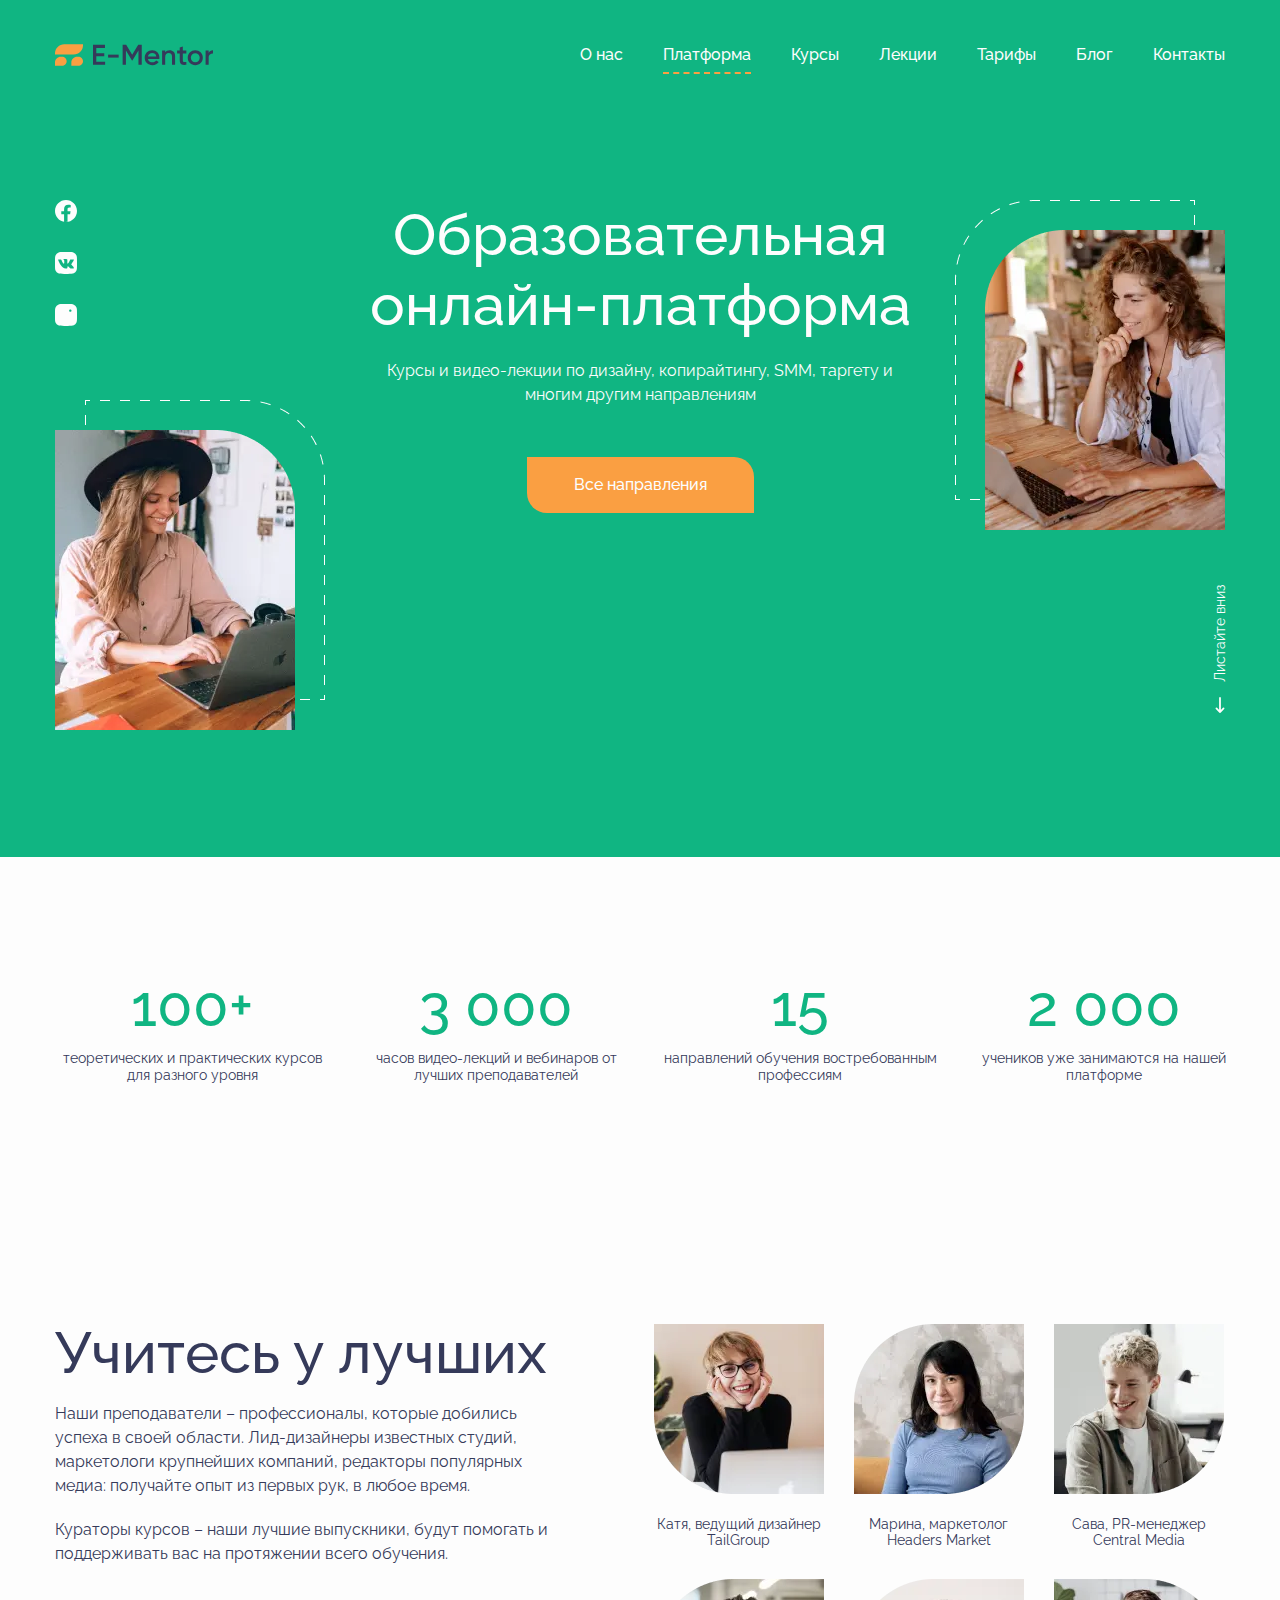
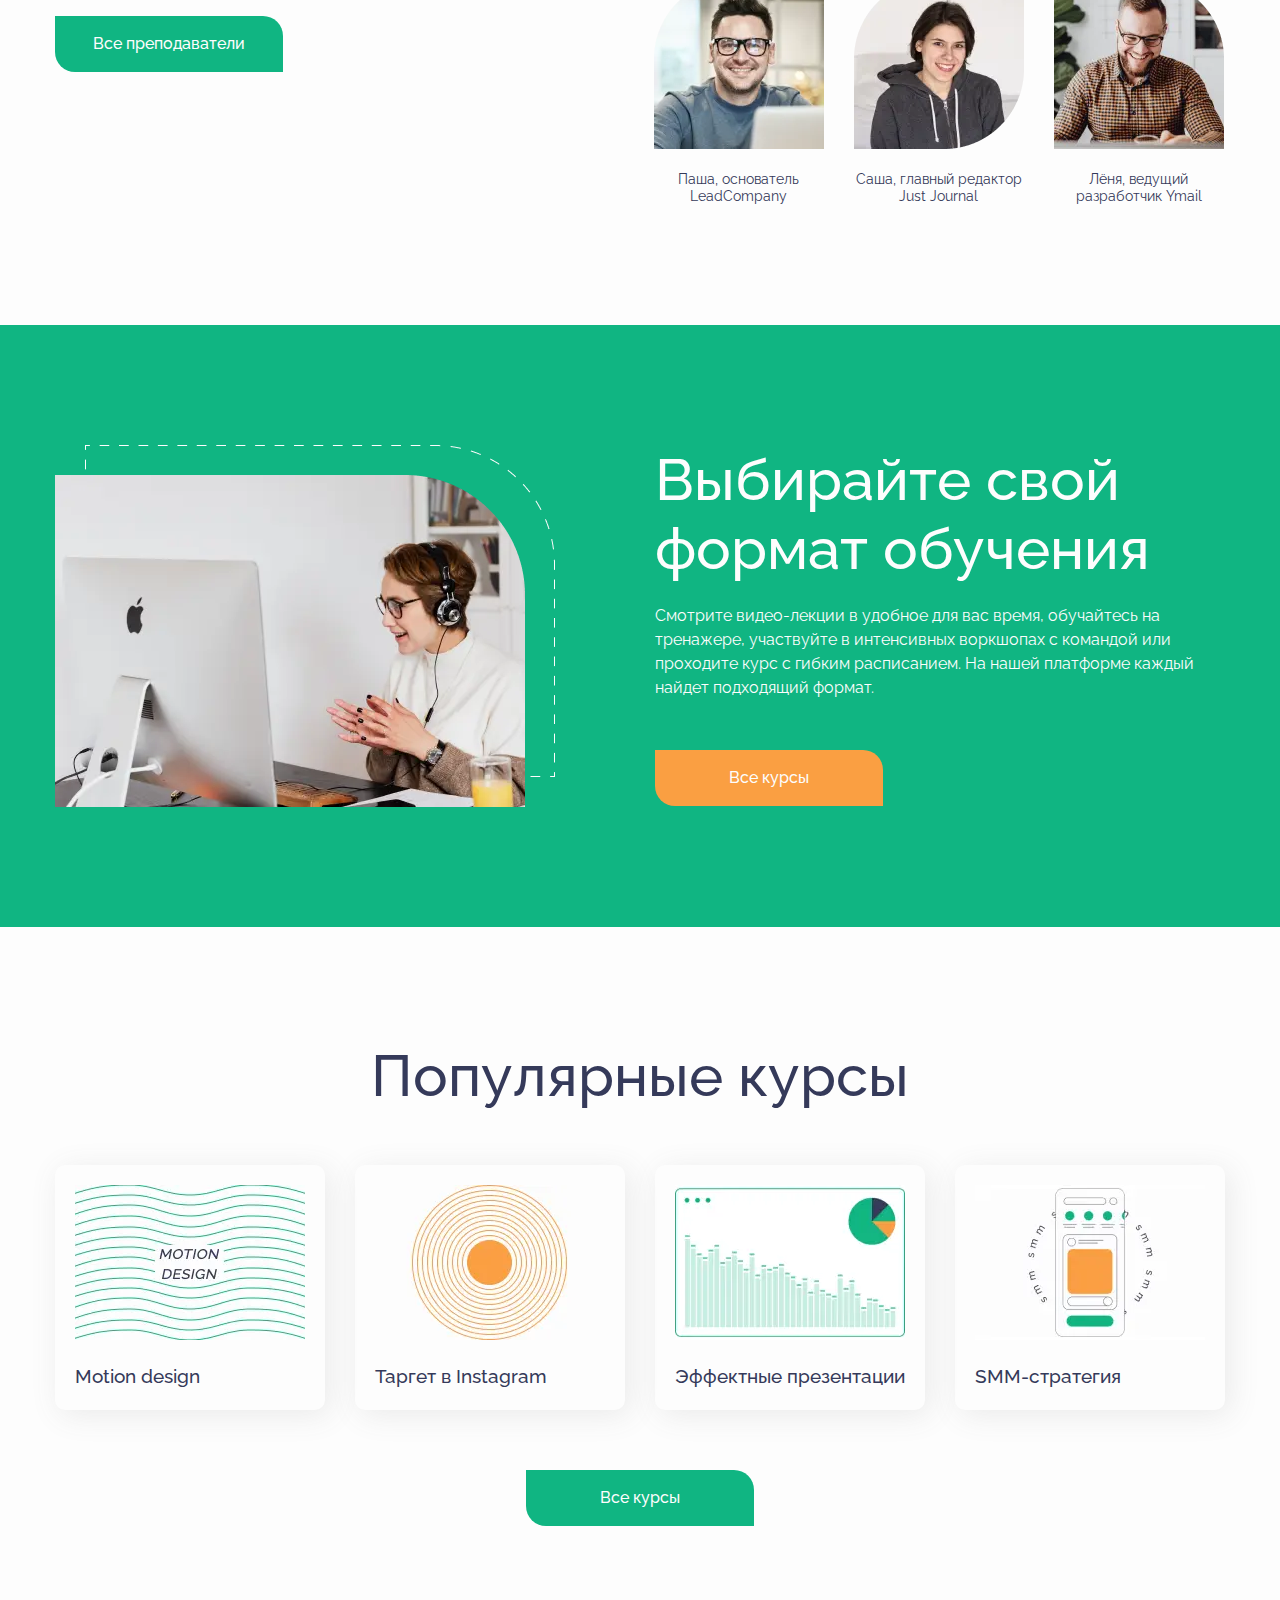
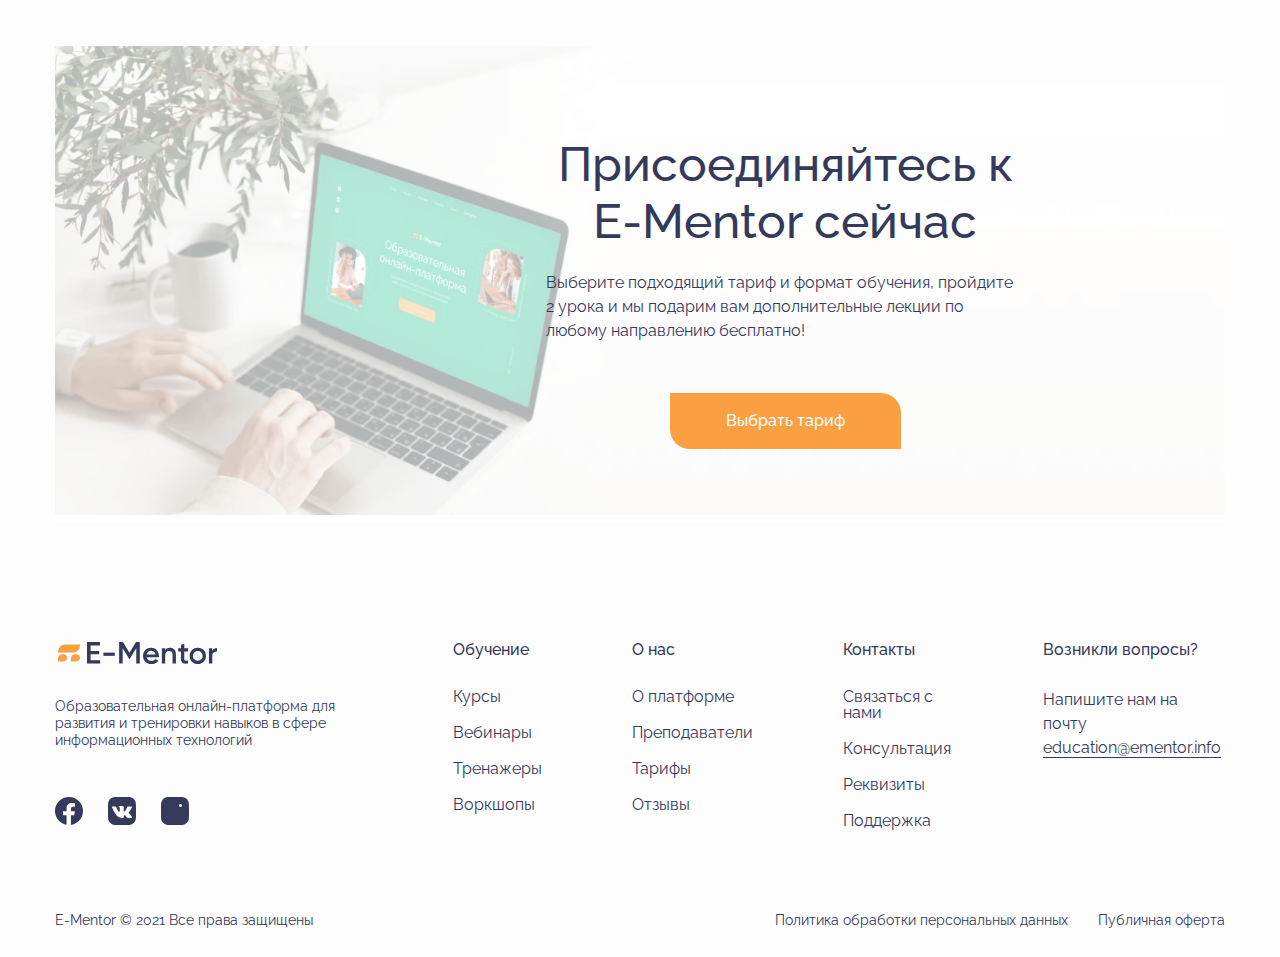
==== commit 6dabcfe8: "оптимізував картинки" ====
--- a/index.html
+++ b/index.html
@@ -101,9 +101,9 @@
                             </li>
                         </ul>
                         <div class="hero__box-img-bottom">
-                            <img src="./img/hero/girlwithhat.png" alt="girl with hat" class="hero__img-bottom"
+                            <img src="./img/hero/girlwithhat.webp" alt="girl with hat" class="hero__img-bottom"
                                 width="240" height="300">
-                            <img src="./img/hero/dashlinedown.png" alt="dashlinedown" class="hero__img-dashlinedown">
+                            <img src="./img/hero/dashlinedown.webp" alt="dashlinedown" class="hero__img-dashlinedown">
                         </div>
                     </div>
                     <div class="hero__content">
@@ -114,9 +114,9 @@
                         <button class="hero__button button-orange" type="submit">Все направления</button>
                     </div>
                     <div class="hero__box-right">
-                        <img src="./img/hero/girlwithnote.png" alt="girl with note" class="hero__img-top" width="240"
+                        <img src="./img/hero/girlwithnote.webp" alt="girl with note" class="hero__img-top" width="240"
                             height="300">
-                        <img src="./img/hero/dashline.png" alt="dashline" class="hero__img-dashline-top">
+                        <img src="./img/hero/dashline.webp" alt="dashline" class="hero__img-dashline-top">
                         <button class="hero__navigation">
                             <svg class="hero__arrow">
                                 <use href="./icon/sprite.svg#icon-down-arrow"></use>
@@ -168,27 +168,27 @@
                     </div>
                     <ul class="study__foto-list">
                         <li class="study__item">
-                            <img src="./img/study/Katya.png" alt="Katya" width="170" height="170" class="study__img">
+                            <img src="./img/study/Katya.webp" alt="Katya" width="170" height="170" class="study__img">
                             <p class="study__subtitle">Катя, ведущий дизайнер TailGroup</p>
                         </li>
                         <li class="study__item">
-                            <img src="./img/study/Marina.png" alt="Marina" width="170" height="170" class="study__img">
+                            <img src="./img/study/Marina.webp" alt="Marina" width="170" height="170" class="study__img">
                             <p class="study__subtitle">Марина, маркетолог Headers Market</p>
                         </li>
                         <li class="study__item">
-                            <img src="./img/study/Sava.png" alt="Sava" width="170" height="170" class="study__img">
+                            <img src="./img/study/Sava.webp" alt="Sava" width="170" height="170" class="study__img">
                             <p class="study__subtitle">Сава, PR-менеджер Central Media</p>
                         </li>
                         <li class="study__item">
-                            <img src="./img/study/Pasha.png" alt="Pasha" width="170" height="170" class="study__img">
+                            <img src="./img/study/Pasha.webp" alt="Pasha" width="170" height="170" class="study__img">
                             <p class="study__subtitle">Паша, основатель LeadCompany</p>
                         </li>
                         <li class="study__item">
-                            <img src="./img/study/Sasha.png" alt="Sasha" width="170" height="170" class="study__img">
+                            <img src="./img/study/Sasha.webp" alt="Sasha" width="170" height="170" class="study__img">
                             <p class="study__subtitle">Саша, главный редактор Just Journal</p>
                         </li>
                         <li class="study__item">
-                            <img src="./img/study/Leonid.png" alt="Leonid" width="170" height="170" class="study__img">
+                            <img src="./img/study/Leonid.webp" alt="Leonid" width="170" height="170" class="study__img">
                             <p class="study__subtitle">Лёня, ведущий разработчик Ymail</p>
                         </li>
                     </ul>
@@ -198,8 +198,8 @@
         <section class="choise">
             <div class="choise__container container">
                 <div class="choise__body">
-                    <img src="./img/choise/girl.png" alt="girl" class="choise__img">
-                    <img src="./img/choise/dashline.png" alt="dashline" class="choise__img-dashline">
+                    <img src="./img/choise/girl.webp" alt="girl" class="choise__img">
+                    <img src="./img/choise/dashline.webp" alt="dashline" class="choise__img-dashline">
                     <div class="choise__content">
                         <h2 class="choise__title">Выбирайте свой формат обучения</h2>
                         <p class="choise__text">Смотрите видео-лекции в удобное для вас время, обучайтесь на тренажере,
@@ -216,18 +216,18 @@
             <div class="popular__container container">
                 <h2 class="popular__title">Популярные курсы</h2>
                 <ul class="popular__list">
-                    <li class="popular__item"><img src="./img/popular/motion.jpg" alt="Motion design"
+                    <li class="popular__item"><img src="./img/popular/motion.webp" alt="Motion design"
                             class="popular__img">
                         <h3 class="popular__subtitle">Motion design</h3>
                     </li>
-                    <li class="popular__item"><img src="./img/popular/target.jpg" alt="Target instagram"
+                    <li class="popular__item"><img src="./img/popular/target.webp" alt="Target instagram"
                             class="popular__img">
                         <h3 class="popular__subtitle">Таргет в Instagram</h3>
                     </li>
-                    <li class="popular__item"><img src="./img/popular/efect.jpg" alt="Effectiv" class="popular__img">
+                    <li class="popular__item"><img src="./img/popular/efect.webp" alt="Effectiv" class="popular__img">
                         <h3 class="popular__subtitle">Эффектные презентации</h3>
                     </li>
-                    <li class="popular__item"><img src="./img/popular/smm.jpg" alt="SMM" class="popular__img">
+                    <li class="popular__item"><img src="./img/popular/smm.webp" alt="SMM" class="popular__img">
                         <h3 class="popular__subtitle">SMM-стратегия</h3>
                     </li>
                 </ul>
@@ -239,7 +239,7 @@
         <section class="join">
             <div class="join__container container">
                 <div class="join__wrapper-img">
-                    <img src="./img/join/note.jpg" alt="notebook" class="join__img-bg">
+                    <img src="./img/join/note.webp" alt="notebook" class="join__img-bg">
                 </div>
                 <div class="join__content">
                     <h2 class="join__title">Присоединяйтесь
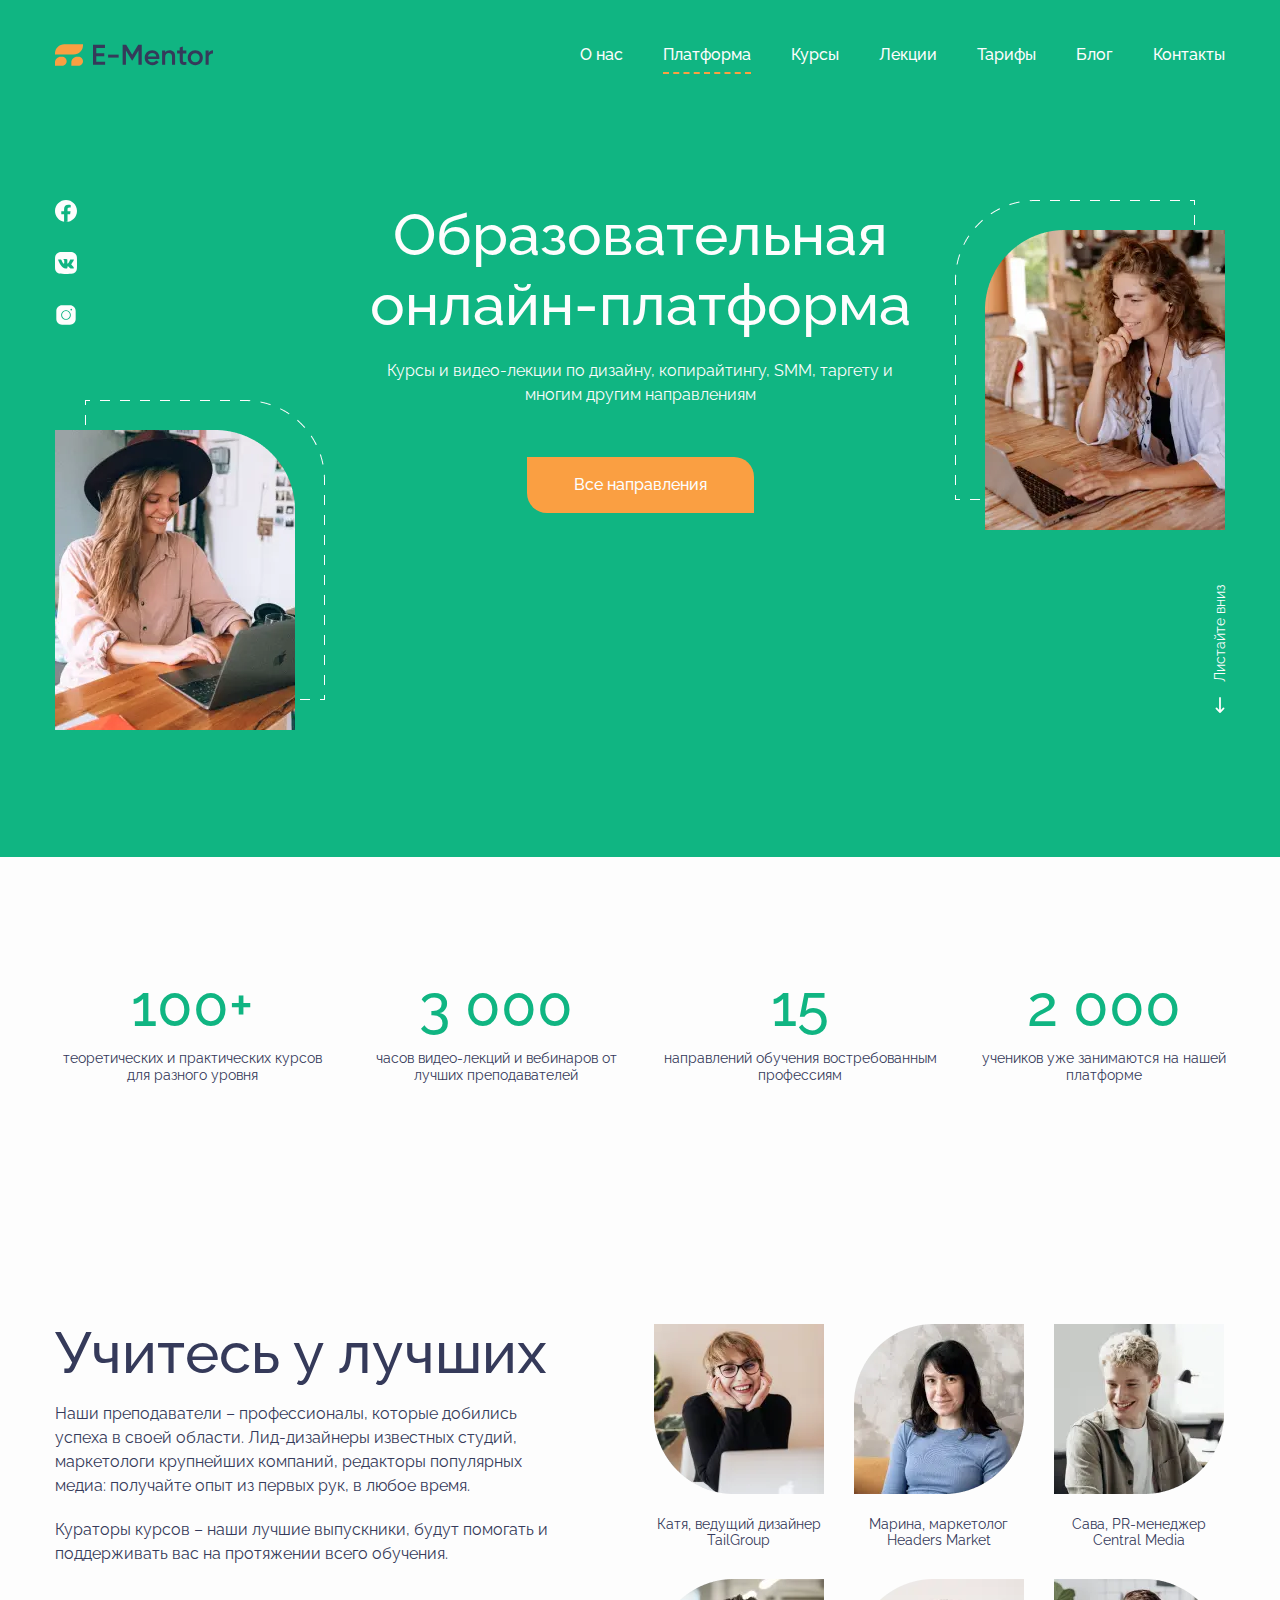
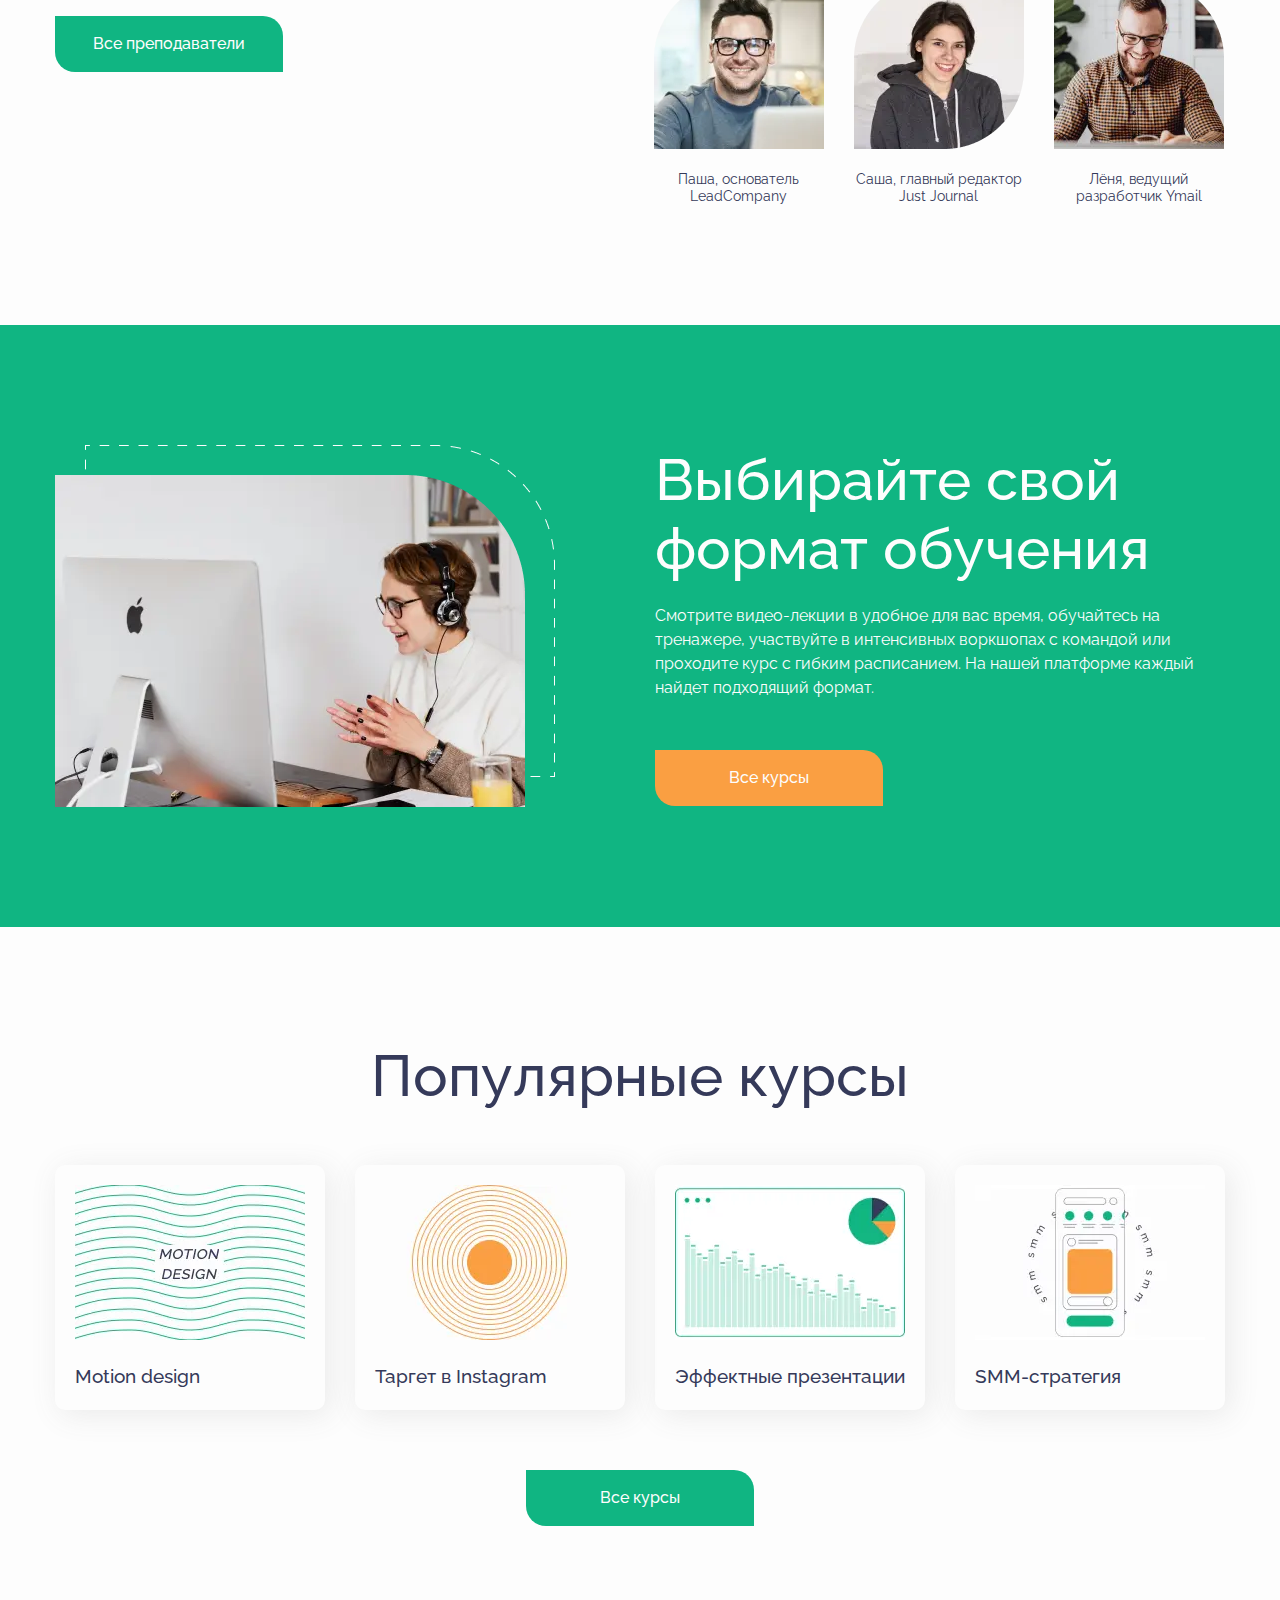
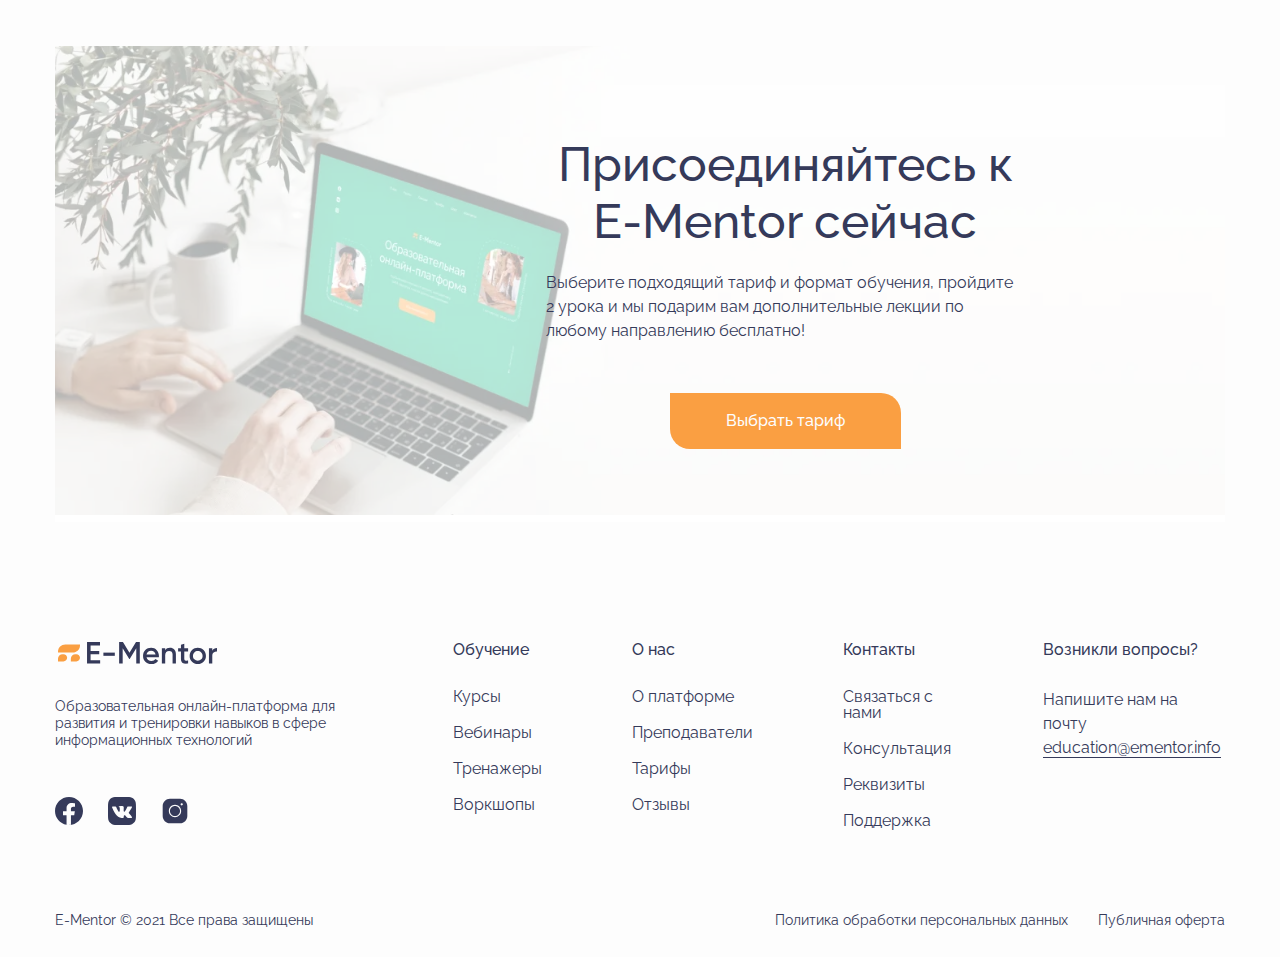
==== commit e6c7ab0d: "виправив іконки" ====
--- a/index.html
+++ b/index.html
@@ -95,7 +95,7 @@
                             <li class="hero__items"><a href="https://www.instagram.com/" target="_blank"
                                     class="hero__link">
                                     <svg class="hero__icon">
-                                        <use href="./icon/sprite.svg#icon-inst"></use>
+                                        <use href="./icon/sprite.svg#icon-instagram"></use>
                                     </svg>
                                 </a>
                             </li>
@@ -286,7 +286,7 @@
                         <li class="footer__item">
                             <a href="https://www.instagram.com/" target="_blank" class="footer__item-link">
                                 <svg class="footer__item-icon">
-                                    <use href="./icon/sprite.svg#icon-inst"></use>
+                                    <use href="./icon/sprite.svg#icon-instagram"></use>
                                 </svg>
                             </a>
                         </li>
